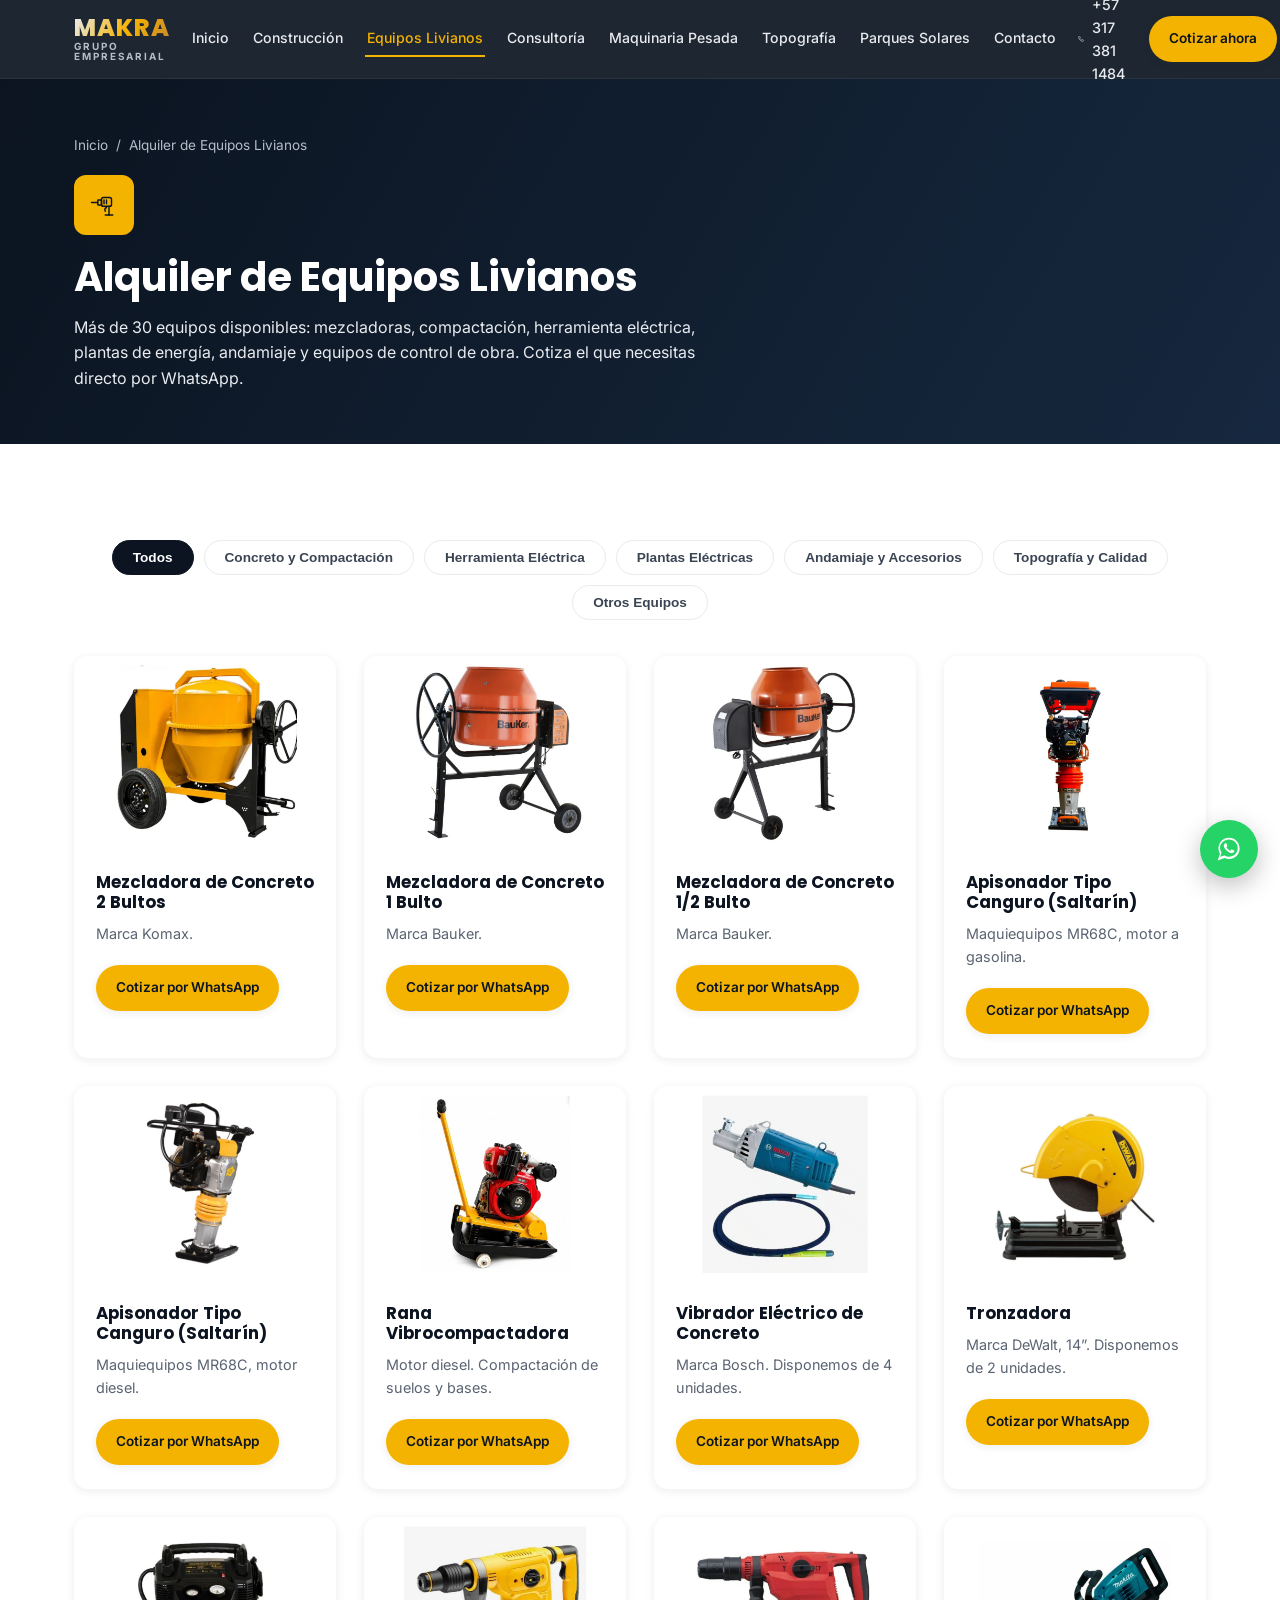
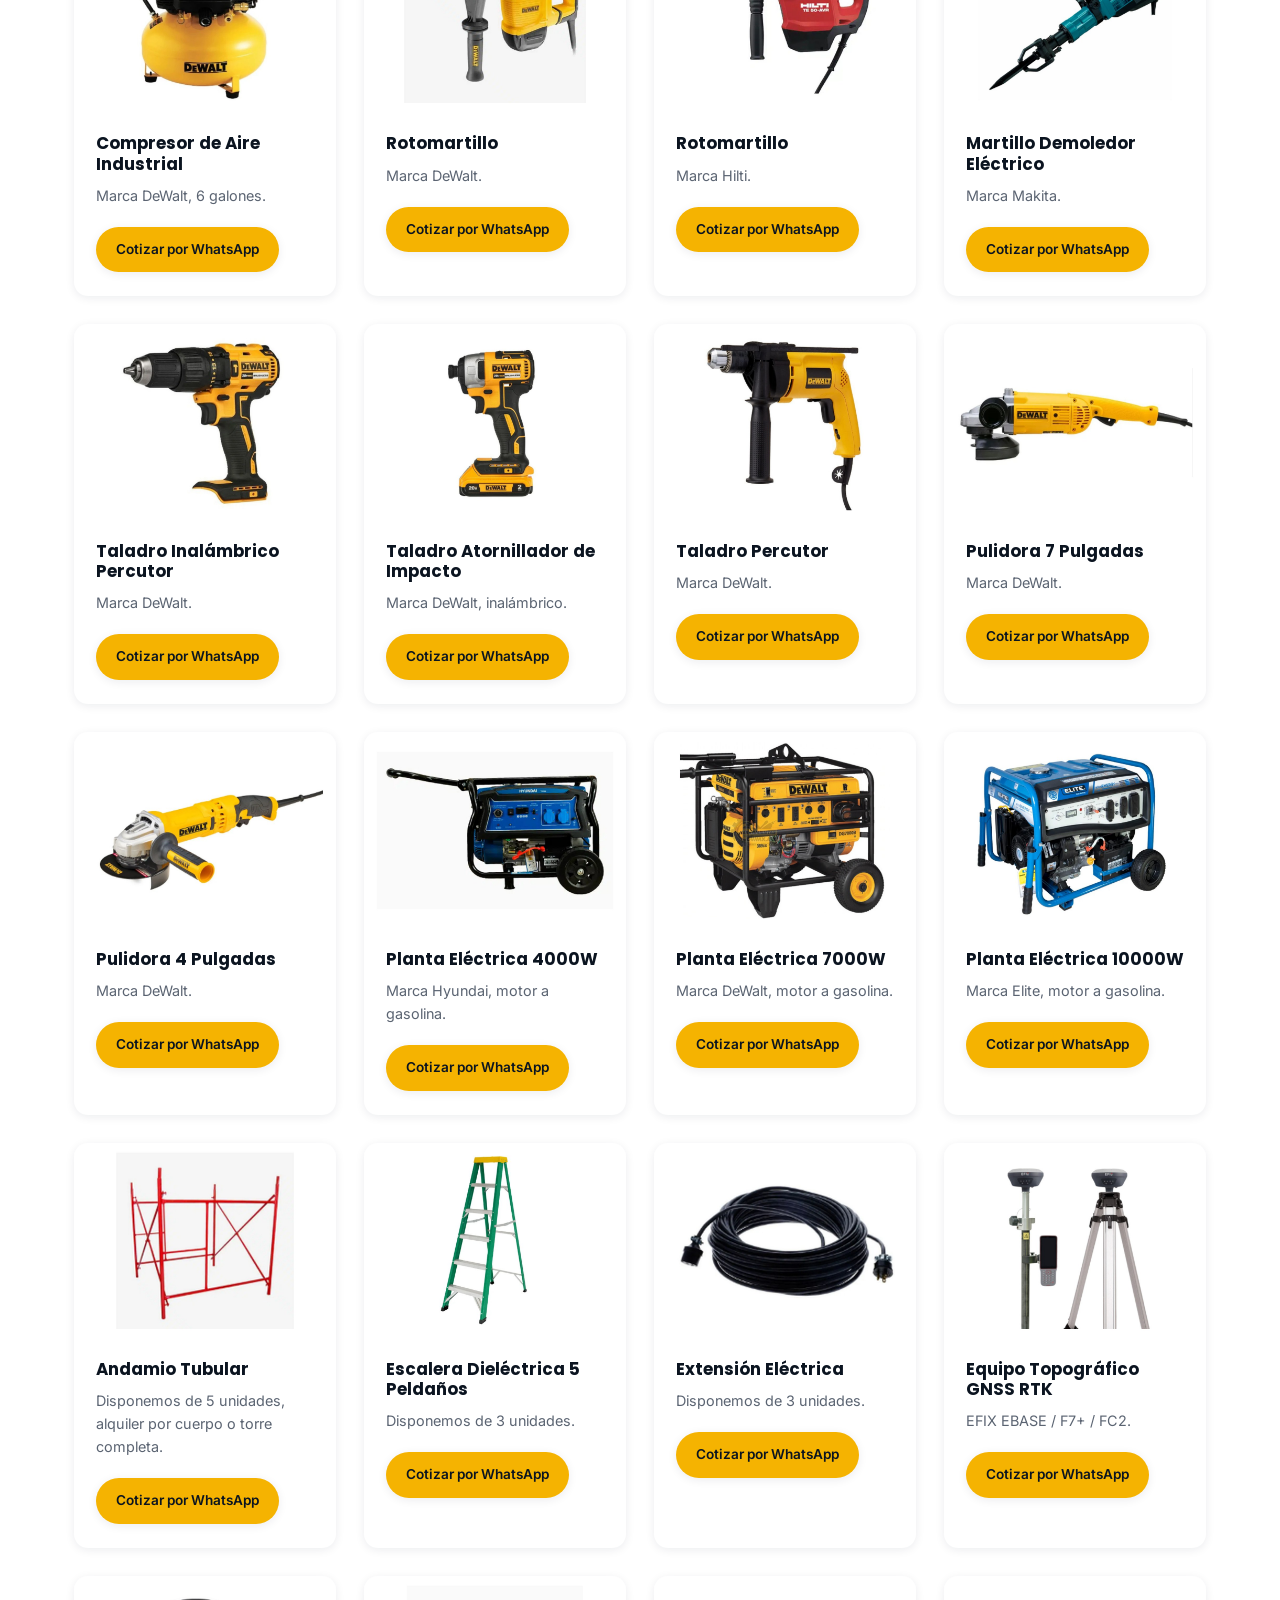
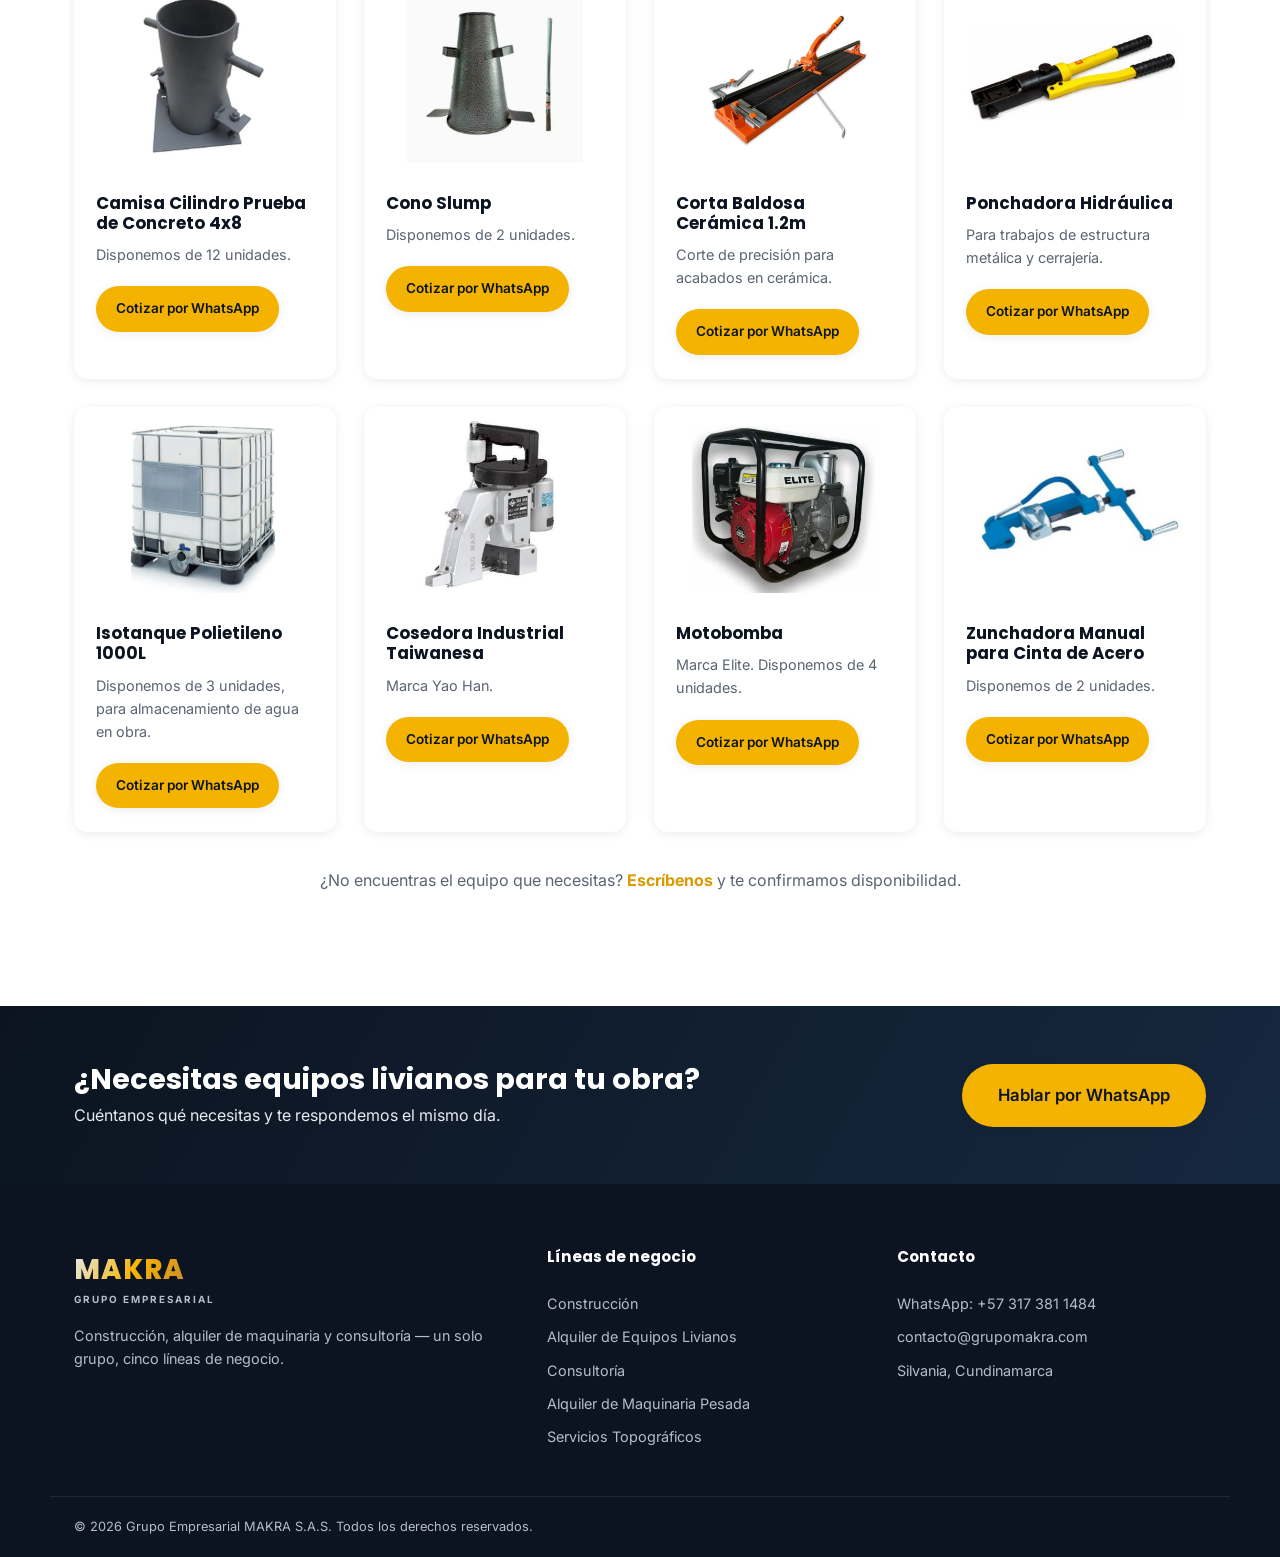
==== alquiler-equipos-livianos.html @ 00861cf1 "Agregar Servicios Topograficos y pagina de Parques Solares, corregir atribucion de interventoria" ====
<!DOCTYPE html>
<html lang="es">
<head>
<meta charset="UTF-8">
<meta name="viewport" content="width=device-width, initial-scale=1.0">
<title>Alquiler de Equipos Livianos | Grupo Empresarial MAKRA S.A.S.</title>
<meta name="description" content="Alquiler de mezcladoras, apisonadores, plantas eléctricas, rotomartillos, taladros, andamios y más de 30 equipos livianos. Grupo Empresarial MAKRA S.A.S.">
<link rel="icon" type="image/png" href="images/favicon.png">
<link rel="preconnect" href="https://fonts.googleapis.com">
<link rel="preconnect" href="https://fonts.gstatic.com" crossorigin>
<link href="https://fonts.googleapis.com/css2?family=Poppins:wght@600;700;800&family=Inter:wght@400;500;600;700&display=swap" rel="stylesheet">
<link rel="stylesheet" href="css/styles.css">
</head>
<body>

<a class="whatsapp-float" target="_blank" rel="noopener"
   href="https://wa.me/573173811484?text=Hola%20MAKRA%2C%20quiero%20informaci%C3%B3n%20sobre%20Alquiler%20de%20Equipos%20Livianos"
   aria-label="Escribir por WhatsApp">
  <svg viewBox="0 0 32 32" width="28" height="28" fill="currentColor" aria-hidden="true"><path d="M16.04 3C9.37 3 3.96 8.4 3.96 15.06c0 2.23.61 4.36 1.75 6.24L3 29l7.9-2.66a12.02 12.02 0 0 0 5.14 1.15h.01c6.67 0 12.08-5.4 12.08-12.06C28.13 8.4 22.71 3 16.04 3zm0 21.9h-.01a9.9 9.9 0 0 1-5.05-1.38l-.36-.21-4.69 1.58 1.58-4.57-.24-.38a9.86 9.86 0 0 1-1.52-5.28C5.75 9.5 10.34 5 16.04 5c2.65 0 5.14 1.03 7.01 2.9a9.83 9.83 0 0 1 2.9 6.97c0 5.5-4.6 9.99-9.91 9.99zm5.44-7.44c-.3-.15-1.76-.87-2.03-.97-.27-.1-.47-.15-.67.15-.2.3-.77.97-.94 1.17-.17.2-.35.22-.65.07-.3-.15-1.24-.46-2.36-1.46-.87-.78-1.46-1.74-1.63-2.04-.17-.3-.02-.46.13-.6.13-.13.3-.35.44-.52.15-.17.2-.3.3-.5.1-.2.05-.37-.02-.52-.07-.15-.67-1.62-.92-2.22-.24-.58-.49-.5-.67-.51h-.57c-.2 0-.52.07-.79.37-.27.3-1.04 1.02-1.04 2.48s1.06 2.88 1.21 3.08c.15.2 2.09 3.2 5.08 4.48.71.31 1.26.49 1.69.63.71.22 1.36.19 1.87.12.57-.09 1.76-.72 2.01-1.42.25-.7.25-1.29.17-1.42-.07-.13-.27-.2-.57-.35z"/></svg>
</a>
<button class="back-to-top" id="backToTop" aria-label="Volver arriba">↑</button>

<header class="site-header" id="header">
  <div class="container header-inner">
    <a href="index.html" class="brand">
      <span class="brand-mark">MAKRA</span>
      <span class="brand-sub">GRUPO EMPRESARIAL</span>
    </a>
    <nav class="main-nav" id="mainNav">
      <a href="index.html" class="nav-link">Inicio</a>
      <a href="construccion.html" class="nav-link">Construcción</a>
      <a href="alquiler-equipos-livianos.html" class="nav-link">Equipos Livianos</a>
      <a href="consultoria.html" class="nav-link">Consultoría</a>
      <a href="alquiler-maquinaria-pesada.html" class="nav-link">Maquinaria Pesada</a>
      <a href="topografia.html" class="nav-link">Topografía</a>
      <a href="parques-solares.html" class="nav-link">Parques Solares</a>
      <a href="index.html#contacto" class="nav-link">Contacto</a>
    </nav>
    <div class="header-actions">
      <a href="tel:+573173811484" class="phone-pill" title="Llamar a MAKRA S.A.S">
        <svg width="16" height="16" viewBox="0 0 24 24" fill="none" stroke="currentColor" stroke-width="2"><path d="M22 16.92v3a2 2 0 0 1-2.18 2 19.79 19.79 0 0 1-8.63-3.07 19.5 19.5 0 0 1-6-6 19.79 19.79 0 0 1-3.07-8.67A2 2 0 0 1 4.11 2h3a2 2 0 0 1 2 1.72c.12.9.34 1.79.65 2.65a2 2 0 0 1-.45 2.11L8.09 9.91a16 16 0 0 0 6 6l1.43-1.27a2 2 0 0 1 2.11-.45c.86.31 1.75.53 2.65.65A2 2 0 0 1 22 16.92z"/></svg>
        <span>+57 317 381 1484</span>
      </a>
      <a class="btn btn-primary btn-sm" target="_blank" rel="noopener"
         href="https://wa.me/573173811484?text=Hola%20MAKRA%2C%20quiero%20una%20cotizaci%C3%B3n">
        Cotizar ahora
      </a>
    </div>
    <button class="nav-toggle" id="navToggle" aria-label="Abrir menú" aria-expanded="false">
      <span></span><span></span><span></span>
    </button>
  </div>
</header>

<section class="page-hero">
  <div class="container" data-reveal>
    <div class="breadcrumb"><a href="index.html">Inicio</a> <span>/</span> <span>Alquiler de Equipos Livianos</span></div>
    <span class="business-icon-badge" aria-hidden="true">
      <svg viewBox="0 0 48 48" fill="none" stroke="currentColor" stroke-width="2.3" stroke-linecap="round" stroke-linejoin="round">
        <line x1="4" y1="20" x2="14" y2="20"/>
        <rect x="14" y="16" width="6" height="8" rx="1"/>
        <rect x="20" y="12" width="16" height="14" rx="3"/>
        <line x1="24" y1="16" x2="24" y2="22"/>
        <line x1="28" y1="16" x2="28" y2="22"/>
        <path d="M32 26 L32 40"/>
        <path d="M26 40 L38 40"/>
        <path d="M28 28 Q24 30 26 34"/>
      </svg>
    </span>
    <h1>Alquiler de Equipos Livianos</h1>
    <p>Más de 30 equipos disponibles: mezcladoras, compactación, herramienta eléctrica, plantas de energía, andamiaje y equipos de control de obra. Cotiza el que necesitas directo por WhatsApp.</p>
  </div>
</section>

<section class="section">
  <div class="container">

    <div class="filter-bar" data-reveal>
      <button class="filter-btn active" data-filter="all">Todos</button>
      <button class="filter-btn" data-filter="concreto">Concreto y Compactación</button>
      <button class="filter-btn" data-filter="herramienta">Herramienta Eléctrica</button>
      <button class="filter-btn" data-filter="energia">Plantas Eléctricas</button>
      <button class="filter-btn" data-filter="andamiaje">Andamiaje y Accesorios</button>
      <button class="filter-btn" data-filter="topografia">Topografía y Calidad</button>
      <button class="filter-btn" data-filter="otros">Otros Equipos</button>
    </div>

    <div class="grid machines-grid">

      <article class="card machine-card" data-category="concreto" data-reveal>
        <div class="card-media"><img src="images/mezcladora-2-bultos.jpg" alt="Mezcladora de concreto 2 bultos, marca Komax" loading="lazy"></div>
        <div class="card-body">
          <h3>Mezcladora de Concreto 2 Bultos</h3>
          <p>Marca Komax.</p>
          <a class="btn btn-sm btn-primary" target="_blank" rel="noopener" href="https://wa.me/573173811484?text=Hola%2C%20quiero%20cotizar%20el%20alquiler%20de%20la%20Mezcladora%20de%20Concreto%202%20Bultos">Cotizar por WhatsApp</a>
        </div>
      </article>

      <article class="card machine-card" data-category="concreto" data-reveal>
        <div class="card-media"><img src="images/mezcladora-1-bulto.jpg" alt="Mezcladora de concreto 1 bulto, marca Bauker" loading="lazy"></div>
        <div class="card-body">
          <h3>Mezcladora de Concreto 1 Bulto</h3>
          <p>Marca Bauker.</p>
          <a class="btn btn-sm btn-primary" target="_blank" rel="noopener" href="https://wa.me/573173811484?text=Hola%2C%20quiero%20cotizar%20el%20alquiler%20de%20la%20Mezcladora%20de%20Concreto%201%20Bulto">Cotizar por WhatsApp</a>
        </div>
      </article>

      <article class="card machine-card" data-category="concreto" data-reveal>
        <div class="card-media"><img src="images/mezcladora-medio-bulto.jpg" alt="Mezcladora de concreto 1/2 bulto, marca Bauker" loading="lazy"></div>
        <div class="card-body">
          <h3>Mezcladora de Concreto 1/2 Bulto</h3>
          <p>Marca Bauker.</p>
          <a class="btn btn-sm btn-primary" target="_blank" rel="noopener" href="https://wa.me/573173811484?text=Hola%2C%20quiero%20cotizar%20el%20alquiler%20de%20la%20Mezcladora%20de%20Concreto%201%2F2%20Bulto">Cotizar por WhatsApp</a>
        </div>
      </article>

      <article class="card machine-card" data-category="concreto" data-reveal>
        <div class="card-media"><img src="images/apisonador-gasolina.jpg" alt="Apisonador tipo canguro a gasolina, Maquiequipos MR68C" loading="lazy"></div>
        <div class="card-body">
          <h3>Apisonador Tipo Canguro (Saltarín)</h3>
          <p>Maquiequipos MR68C, motor a gasolina.</p>
          <a class="btn btn-sm btn-primary" target="_blank" rel="noopener" href="https://wa.me/573173811484?text=Hola%2C%20quiero%20cotizar%20el%20alquiler%20del%20Apisonador%20a%20gasolina">Cotizar por WhatsApp</a>
        </div>
      </article>

      <article class="card machine-card" data-category="concreto" data-reveal>
        <div class="card-media"><img src="images/apisonador-diesel.jpg" alt="Apisonador tipo canguro a diesel, Maquiequipos MR68C" loading="lazy"></div>
        <div class="card-body">
          <h3>Apisonador Tipo Canguro (Saltarín)</h3>
          <p>Maquiequipos MR68C, motor diesel.</p>
          <a class="btn btn-sm btn-primary" target="_blank" rel="noopener" href="https://wa.me/573173811484?text=Hola%2C%20quiero%20cotizar%20el%20alquiler%20del%20Apisonador%20diesel">Cotizar por WhatsApp</a>
        </div>
      </article>

      <article class="card machine-card" data-category="concreto" data-reveal>
        <div class="card-media"><img src="images/rana-vibrocompactadora.jpg" alt="Rana vibrocompactadora diesel" loading="lazy"></div>
        <div class="card-body">
          <h3>Rana Vibrocompactadora</h3>
          <p>Motor diesel. Compactación de suelos y bases.</p>
          <a class="btn btn-sm btn-primary" target="_blank" rel="noopener" href="https://wa.me/573173811484?text=Hola%2C%20quiero%20cotizar%20el%20alquiler%20de%20la%20Rana%20Vibrocompactadora">Cotizar por WhatsApp</a>
        </div>
      </article>

      <article class="card machine-card" data-category="concreto" data-reveal>
        <div class="card-media"><img src="images/vibrador-concreto.jpg" alt="Vibrador eléctrico de concreto, marca Bosch" loading="lazy"></div>
        <div class="card-body">
          <h3>Vibrador Eléctrico de Concreto</h3>
          <p>Marca Bosch. Disponemos de 4 unidades.</p>
          <a class="btn btn-sm btn-primary" target="_blank" rel="noopener" href="https://wa.me/573173811484?text=Hola%2C%20quiero%20cotizar%20el%20alquiler%20de%20Vibradores%20de%20Concreto">Cotizar por WhatsApp</a>
        </div>
      </article>

      <article class="card machine-card" data-category="herramienta" data-reveal>
        <div class="card-media"><img src="images/tronzadora.jpg" alt="Tronzadora DeWalt 14 pulgadas" loading="lazy"></div>
        <div class="card-body">
          <h3>Tronzadora</h3>
          <p>Marca DeWalt, 14”. Disponemos de 2 unidades.</p>
          <a class="btn btn-sm btn-primary" target="_blank" rel="noopener" href="https://wa.me/573173811484?text=Hola%2C%20quiero%20cotizar%20el%20alquiler%20de%20la%20Tronzadora">Cotizar por WhatsApp</a>
        </div>
      </article>

      <article class="card machine-card" data-category="herramienta" data-reveal>
        <div class="card-media"><img src="images/compresor-aire.jpg" alt="Compresor de aire industrial DeWalt 6 galones" loading="lazy"></div>
        <div class="card-body">
          <h3>Compresor de Aire Industrial</h3>
          <p>Marca DeWalt, 6 galones.</p>
          <a class="btn btn-sm btn-primary" target="_blank" rel="noopener" href="https://wa.me/573173811484?text=Hola%2C%20quiero%20cotizar%20el%20alquiler%20del%20Compresor%20de%20Aire">Cotizar por WhatsApp</a>
        </div>
      </article>

      <article class="card machine-card" data-category="herramienta" data-reveal>
        <div class="card-media"><img src="images/rotomartillo-dewalt.jpg" alt="Rotomartillo DeWalt" loading="lazy"></div>
        <div class="card-body">
          <h3>Rotomartillo</h3>
          <p>Marca DeWalt.</p>
          <a class="btn btn-sm btn-primary" target="_blank" rel="noopener" href="https://wa.me/573173811484?text=Hola%2C%20quiero%20cotizar%20el%20alquiler%20del%20Rotomartillo%20DeWalt">Cotizar por WhatsApp</a>
        </div>
      </article>

      <article class="card machine-card" data-category="herramienta" data-reveal>
        <div class="card-media"><img src="images/rotomartillo-hilti.jpg" alt="Rotomartillo Hilti" loading="lazy"></div>
        <div class="card-body">
          <h3>Rotomartillo</h3>
          <p>Marca Hilti.</p>
          <a class="btn btn-sm btn-primary" target="_blank" rel="noopener" href="https://wa.me/573173811484?text=Hola%2C%20quiero%20cotizar%20el%20alquiler%20del%20Rotomartillo%20Hilti">Cotizar por WhatsApp</a>
        </div>
      </article>

      <article class="card machine-card" data-category="herramienta" data-reveal>
        <div class="card-media"><img src="images/martillo-demoledor.jpg" alt="Martillo demoledor eléctrico Makita" loading="lazy"></div>
        <div class="card-body">
          <h3>Martillo Demoledor Eléctrico</h3>
          <p>Marca Makita.</p>
          <a class="btn btn-sm btn-primary" target="_blank" rel="noopener" href="https://wa.me/573173811484?text=Hola%2C%20quiero%20cotizar%20el%20alquiler%20del%20Martillo%20Demoledor">Cotizar por WhatsApp</a>
        </div>
      </article>

      <article class="card machine-card" data-category="herramienta" data-reveal>
        <div class="card-media"><img src="images/taladro-inalambrico-percutor.jpg" alt="Taladro inalámbrico percutor DeWalt" loading="lazy"></div>
        <div class="card-body">
          <h3>Taladro Inalámbrico Percutor</h3>
          <p>Marca DeWalt.</p>
          <a class="btn btn-sm btn-primary" target="_blank" rel="noopener" href="https://wa.me/573173811484?text=Hola%2C%20quiero%20cotizar%20el%20alquiler%20del%20Taladro%20Inal%C3%A1mbrico%20Percutor">Cotizar por WhatsApp</a>
        </div>
      </article>

      <article class="card machine-card" data-category="herramienta" data-reveal>
        <div class="card-media"><img src="images/taladro-atornillador-impacto.jpg" alt="Taladro inalámbrico atornillador de impacto DeWalt" loading="lazy"></div>
        <div class="card-body">
          <h3>Taladro Atornillador de Impacto</h3>
          <p>Marca DeWalt, inalámbrico.</p>
          <a class="btn btn-sm btn-primary" target="_blank" rel="noopener" href="https://wa.me/573173811484?text=Hola%2C%20quiero%20cotizar%20el%20alquiler%20del%20Taladro%20Atornillador%20de%20Impacto">Cotizar por WhatsApp</a>
        </div>
      </article>

      <article class="card machine-card" data-category="herramienta" data-reveal>
        <div class="card-media"><img src="images/taladro-percutor.jpg" alt="Taladro percutor DeWalt" loading="lazy"></div>
        <div class="card-body">
          <h3>Taladro Percutor</h3>
          <p>Marca DeWalt.</p>
          <a class="btn btn-sm btn-primary" target="_blank" rel="noopener" href="https://wa.me/573173811484?text=Hola%2C%20quiero%20cotizar%20el%20alquiler%20del%20Taladro%20Percutor">Cotizar por WhatsApp</a>
        </div>
      </article>

      <article class="card machine-card" data-category="herramienta" data-reveal>
        <div class="card-media"><img src="images/pulidora-7.jpg" alt="Pulidora 7 pulgadas DeWalt" loading="lazy"></div>
        <div class="card-body">
          <h3>Pulidora 7 Pulgadas</h3>
          <p>Marca DeWalt.</p>
          <a class="btn btn-sm btn-primary" target="_blank" rel="noopener" href="https://wa.me/573173811484?text=Hola%2C%20quiero%20cotizar%20el%20alquiler%20de%20la%20Pulidora%207%20Pulgadas">Cotizar por WhatsApp</a>
        </div>
      </article>

      <article class="card machine-card" data-category="herramienta" data-reveal>
        <div class="card-media"><img src="images/pulidora-4.jpg" alt="Pulidora 4 pulgadas DeWalt" loading="lazy"></div>
        <div class="card-body">
          <h3>Pulidora 4 Pulgadas</h3>
          <p>Marca DeWalt.</p>
          <a class="btn btn-sm btn-primary" target="_blank" rel="noopener" href="https://wa.me/573173811484?text=Hola%2C%20quiero%20cotizar%20el%20alquiler%20de%20la%20Pulidora%204%20Pulgadas">Cotizar por WhatsApp</a>
        </div>
      </article>

      <article class="card machine-card" data-category="energia" data-reveal>
        <div class="card-media"><img src="images/planta-4000w.jpg" alt="Planta eléctrica 4000w Hyundai" loading="lazy"></div>
        <div class="card-body">
          <h3>Planta Eléctrica 4000W</h3>
          <p>Marca Hyundai, motor a gasolina.</p>
          <a class="btn btn-sm btn-primary" target="_blank" rel="noopener" href="https://wa.me/573173811484?text=Hola%2C%20quiero%20cotizar%20el%20alquiler%20de%20la%20Planta%20El%C3%A9ctrica%204000W">Cotizar por WhatsApp</a>
        </div>
      </article>

      <article class="card machine-card" data-category="energia" data-reveal>
        <div class="card-media"><img src="images/planta-7000w.jpg" alt="Planta eléctrica 7000w DeWalt" loading="lazy"></div>
        <div class="card-body">
          <h3>Planta Eléctrica 7000W</h3>
          <p>Marca DeWalt, motor a gasolina.</p>
          <a class="btn btn-sm btn-primary" target="_blank" rel="noopener" href="https://wa.me/573173811484?text=Hola%2C%20quiero%20cotizar%20el%20alquiler%20de%20la%20Planta%20El%C3%A9ctrica%207000W">Cotizar por WhatsApp</a>
        </div>
      </article>

      <article class="card machine-card" data-category="energia" data-reveal>
        <div class="card-media"><img src="images/planta-10000w.jpg" alt="Planta eléctrica 10000w Elite" loading="lazy"></div>
        <div class="card-body">
          <h3>Planta Eléctrica 10000W</h3>
          <p>Marca Elite, motor a gasolina.</p>
          <a class="btn btn-sm btn-primary" target="_blank" rel="noopener" href="https://wa.me/573173811484?text=Hola%2C%20quiero%20cotizar%20el%20alquiler%20de%20la%20Planta%20El%C3%A9ctrica%2010000W">Cotizar por WhatsApp</a>
        </div>
      </article>

      <article class="card machine-card" data-category="andamiaje" data-reveal>
        <div class="card-media"><img src="images/andamio-tubular.jpg" alt="Andamio tubular" loading="lazy"></div>
        <div class="card-body">
          <h3>Andamio Tubular</h3>
          <p>Disponemos de 5 unidades, alquiler por cuerpo o torre completa.</p>
          <a class="btn btn-sm btn-primary" target="_blank" rel="noopener" href="https://wa.me/573173811484?text=Hola%2C%20quiero%20cotizar%20el%20alquiler%20de%20Andamio%20Tubular">Cotizar por WhatsApp</a>
        </div>
      </article>

      <article class="card machine-card" data-category="andamiaje" data-reveal>
        <div class="card-media"><img src="images/escalera-dielectrica.jpg" alt="Escalera dieléctrica de 5 peldaños" loading="lazy"></div>
        <div class="card-body">
          <h3>Escalera Dieléctrica 5 Peldaños</h3>
          <p>Disponemos de 3 unidades.</p>
          <a class="btn btn-sm btn-primary" target="_blank" rel="noopener" href="https://wa.me/573173811484?text=Hola%2C%20quiero%20cotizar%20el%20alquiler%20de%20la%20Escalera%20Diel%C3%A9ctrica">Cotizar por WhatsApp</a>
        </div>
      </article>

      <article class="card machine-card" data-category="andamiaje" data-reveal>
        <div class="card-media"><img src="images/extension-electrica.jpg" alt="Extensión eléctrica industrial" loading="lazy"></div>
        <div class="card-body">
          <h3>Extensión Eléctrica</h3>
          <p>Disponemos de 3 unidades.</p>
          <a class="btn btn-sm btn-primary" target="_blank" rel="noopener" href="https://wa.me/573173811484?text=Hola%2C%20quiero%20cotizar%20el%20alquiler%20de%20Extensi%C3%B3n%20El%C3%A9ctrica">Cotizar por WhatsApp</a>
        </div>
      </article>

      <article class="card machine-card" data-category="topografia" data-reveal>
        <div class="card-media"><img src="images/equipo-topografico-gnss.jpg" alt="Equipo topográfico GNSS RTK EFIX" loading="lazy"></div>
        <div class="card-body">
          <h3>Equipo Topográfico GNSS RTK</h3>
          <p>EFIX EBASE / F7+ / FC2.</p>
          <a class="btn btn-sm btn-primary" target="_blank" rel="noopener" href="https://wa.me/573173811484?text=Hola%2C%20quiero%20cotizar%20el%20alquiler%20del%20Equipo%20Topogr%C3%A1fico%20GNSS">Cotizar por WhatsApp</a>
        </div>
      </article>

      <article class="card machine-card" data-category="topografia" data-reveal>
        <div class="card-media"><img src="images/camisa-cilindro-concreto.jpg" alt="Camisa cilindro para prueba de concreto 4x8" loading="lazy"></div>
        <div class="card-body">
          <h3>Camisa Cilindro Prueba de Concreto 4x8</h3>
          <p>Disponemos de 12 unidades.</p>
          <a class="btn btn-sm btn-primary" target="_blank" rel="noopener" href="https://wa.me/573173811484?text=Hola%2C%20quiero%20cotizar%20el%20alquiler%20de%20Camisas%20Cilindro%20para%20Prueba%20de%20Concreto">Cotizar por WhatsApp</a>
        </div>
      </article>

      <article class="card machine-card" data-category="topografia" data-reveal>
        <div class="card-media"><img src="images/cono-slump.jpg" alt="Cono de Abrams (Slump) para control de concreto" loading="lazy"></div>
        <div class="card-body">
          <h3>Cono Slump</h3>
          <p>Disponemos de 2 unidades.</p>
          <a class="btn btn-sm btn-primary" target="_blank" rel="noopener" href="https://wa.me/573173811484?text=Hola%2C%20quiero%20cotizar%20el%20alquiler%20del%20Cono%20Slump">Cotizar por WhatsApp</a>
        </div>
      </article>

      <article class="card machine-card" data-category="otros" data-reveal>
        <div class="card-media"><img src="images/corta-baldosa.jpg" alt="Corta baldosa cerámica 1.2 metros" loading="lazy"></div>
        <div class="card-body">
          <h3>Corta Baldosa Cerámica 1.2m</h3>
          <p>Corte de precisión para acabados en cerámica.</p>
          <a class="btn btn-sm btn-primary" target="_blank" rel="noopener" href="https://wa.me/573173811484?text=Hola%2C%20quiero%20cotizar%20el%20alquiler%20del%20Corta%20Baldosa">Cotizar por WhatsApp</a>
        </div>
      </article>

      <article class="card machine-card" data-category="otros" data-reveal>
        <div class="card-media"><img src="images/ponchadora-hidraulica.jpg" alt="Ponchadora hidráulica" loading="lazy"></div>
        <div class="card-body">
          <h3>Ponchadora Hidráulica</h3>
          <p>Para trabajos de estructura metálica y cerrajería.</p>
          <a class="btn btn-sm btn-primary" target="_blank" rel="noopener" href="https://wa.me/573173811484?text=Hola%2C%20quiero%20cotizar%20el%20alquiler%20de%20la%20Ponchadora%20Hidr%C3%A1ulica">Cotizar por WhatsApp</a>
        </div>
      </article>

      <article class="card machine-card" data-category="otros" data-reveal>
        <div class="card-media"><img src="images/isotanque-1000l.jpg" alt="Isotanque de polietileno 1000 litros" loading="lazy"></div>
        <div class="card-body">
          <h3>Isotanque Polietileno 1000L</h3>
          <p>Disponemos de 3 unidades, para almacenamiento de agua en obra.</p>
          <a class="btn btn-sm btn-primary" target="_blank" rel="noopener" href="https://wa.me/573173811484?text=Hola%2C%20quiero%20cotizar%20el%20alquiler%20de%20Isotanques%20de%201000L">Cotizar por WhatsApp</a>
        </div>
      </article>

      <article class="card machine-card" data-category="otros" data-reveal>
        <div class="card-media"><img src="images/cosedora-industrial.jpg" alt="Cosedora industrial taiwanesa Yao Han" loading="lazy"></div>
        <div class="card-body">
          <h3>Cosedora Industrial Taiwanesa</h3>
          <p>Marca Yao Han.</p>
          <a class="btn btn-sm btn-primary" target="_blank" rel="noopener" href="https://wa.me/573173811484?text=Hola%2C%20quiero%20cotizar%20el%20alquiler%20de%20la%20Cosedora%20Industrial">Cotizar por WhatsApp</a>
        </div>
      </article>

      <article class="card machine-card" data-category="otros" data-reveal>
        <div class="card-media"><img src="images/motobomba.jpg" alt="Motobomba Elite" loading="lazy"></div>
        <div class="card-body">
          <h3>Motobomba</h3>
          <p>Marca Elite. Disponemos de 4 unidades.</p>
          <a class="btn btn-sm btn-primary" target="_blank" rel="noopener" href="https://wa.me/573173811484?text=Hola%2C%20quiero%20cotizar%20el%20alquiler%20de%20Motobombas">Cotizar por WhatsApp</a>
        </div>
      </article>

      <article class="card machine-card" data-category="otros" data-reveal>
        <div class="card-media"><img src="images/zunchadora-manual.jpg" alt="Zunchadora manual para cinta de acero" loading="lazy"></div>
        <div class="card-body">
          <h3>Zunchadora Manual para Cinta de Acero</h3>
          <p>Disponemos de 2 unidades.</p>
          <a class="btn btn-sm btn-primary" target="_blank" rel="noopener" href="https://wa.me/573173811484?text=Hola%2C%20quiero%20cotizar%20el%20alquiler%20de%20la%20Zunchadora%20Manual">Cotizar por WhatsApp</a>
        </div>
      </article>

    </div>

    <p class="machines-note" data-reveal>
      ¿No encuentras el equipo que necesitas? <a href="index.html#contacto">Escríbenos</a> y te confirmamos disponibilidad.
    </p>
  </div>
</section>

<section class="cta-band" data-reveal>
  <div class="container cta-inner">
    <div>
      <h2>¿Necesitas equipos livianos para tu obra?</h2>
      <p>Cuéntanos qué necesitas y te respondemos el mismo día.</p>
    </div>
    <a class="btn btn-primary btn-lg" target="_blank" rel="noopener"
       href="https://wa.me/573173811484?text=Hola%20MAKRA%2C%20quiero%20informaci%C3%B3n%20sobre%20Alquiler%20de%20Equipos%20Livianos">
       Hablar por WhatsApp
    </a>
  </div>
</section>

<footer class="site-footer">
  <div class="container footer-inner">
    <div class="footer-brand">
      <span class="brand-mark brand-mark-footer">MAKRA</span>
      <span class="brand-sub brand-sub-footer">GRUPO EMPRESARIAL</span>
      <p>Construcción, alquiler de maquinaria y consultoría — un solo grupo, cinco líneas de negocio.</p>
    </div>
    <div class="footer-col">
      <h4>Líneas de negocio</h4>
      <a href="construccion.html">Construcción</a>
      <a href="alquiler-equipos-livianos.html">Alquiler de Equipos Livianos</a>
      <a href="consultoria.html">Consultoría</a>
      <a href="alquiler-maquinaria-pesada.html">Alquiler de Maquinaria Pesada</a>
      <a href="topografia.html">Servicios Topográficos</a>
    </div>
    <div class="footer-col">
      <h4>Contacto</h4>
      <a href="https://wa.me/573173811484" target="_blank" rel="noopener">WhatsApp: +57 317 381 1484</a>
      <a href="mailto:contacto@grupomakra.com">contacto@grupomakra.com</a>
      <span>Silvania, Cundinamarca</span>
    </div>
  </div>
  <div class="footer-bottom">
    <div class="container">
      <span>© <span id="year"></span> Grupo Empresarial MAKRA S.A.S. Todos los derechos reservados.</span>
    </div>
  </div>
</footer>

<script src="js/script.js"></script>
</body>
</html>
---- css/styles.css ----
/* =========================================================
   MAKRA S.A.S — Hoja de estilos principal
   Paleta: navy industrial + amarillo de seguridad + gris concreto
   ========================================================= */

:root{
  --navy-900:#0B1420;
  --navy-800:#0F1B2D;
  --navy-700:#16283F;
  --navy-600:#20395A;
  --yellow:#F5B301;
  --yellow-dark:#D99A00;
  --gray-100:#F5F6F8;
  --gray-200:#E8EBEF;
  --gray-400:#B5BDC9;
  --gray-600:#5B6472;
  --gray-800:#3A4453;
  --white:#FFFFFF;

  --font-head:'Poppins', Arial, sans-serif;
  --font-body:'Inter', Arial, sans-serif;

  --radius:14px;
  --radius-sm:8px;
  --shadow-sm:0 2px 10px rgba(15,27,45,0.08);
  --shadow-md:0 10px 30px rgba(15,27,45,0.14);
  --container:1180px;
  --transition:.25s ease;
}

*,*::before,*::after{ box-sizing:border-box; }
html{ scroll-behavior:smooth; }

/* Foco visible: se ve claro al navegar con teclado, sin aparecer con el mouse.
   El anillo interior (navy) resalta sobre fondos claros y el exterior
   (amarillo) resalta sobre fondos oscuros, así siempre hay contraste. */
a:focus-visible, button:focus-visible, input:focus-visible,
select:focus-visible, textarea:focus-visible, [tabindex]:focus-visible{
  outline:none;
  box-shadow:0 0 0 3px var(--navy-900), 0 0 0 6px var(--yellow-dark);
}
body{
  margin:0;
  font-family:var(--font-body);
  color:var(--navy-800);
  background:var(--white);
  line-height:1.6;
  -webkit-font-smoothing:antialiased;
}
img{ max-width:100%; display:block; }
a{ color:inherit; text-decoration:none; }
ul{ margin:0; padding:0; list-style:none; }
h1,h2,h3,h4{ font-family:var(--font-head); font-weight:700; margin:0 0 .5em; line-height:1.2; color:var(--navy-900); }
p{ margin:0 0 1em; color:var(--gray-800); }

.container{
  width:100%;
  max-width:var(--container);
  margin:0 auto;
  padding:0 24px;
}

/* ===== Botones ===== */
.btn{
  display:inline-flex;
  align-items:center;
  justify-content:center;
  gap:8px;
  padding:14px 28px;
  border-radius:999px;
  font-weight:600;
  font-size:.95rem;
  border:2px solid transparent;
  cursor:pointer;
  transition:transform var(--transition), box-shadow var(--transition), background var(--transition), color var(--transition);
  white-space:nowrap;
}
.btn:hover{ transform:translateY(-2px); }
.btn-primary{ background:var(--yellow); color:var(--navy-900); box-shadow:var(--shadow-sm); }
.btn-primary:hover{ background:var(--yellow-dark); box-shadow:var(--shadow-md); }
.btn-outline{ border-color:rgba(255,255,255,0.6); color:var(--white); }
.btn-outline:hover{ background:rgba(255,255,255,0.12); }
.btn-sm{ padding:10px 18px; font-size:.85rem; min-height:44px; }
.btn-lg{ padding:16px 34px; font-size:1.05rem; }
.btn-block{ width:100%; }

/* ===== Header ===== */
.site-header{
  position:sticky; top:0; z-index:100;
  background:rgba(11,20,32,0.92);
  backdrop-filter:blur(8px);
  border-bottom:1px solid rgba(255,255,255,0.06);
}
.header-inner{
  display:flex; align-items:center; justify-content:space-between;
  height:78px;
  gap:20px;
}
.brand img{ height:40px; }
.brand{ display:flex; flex-direction:column; line-height:1; gap:2px; }
.brand-mark{
  font-family:var(--font-head);
  font-weight:800;
  font-size:1.5rem;
  letter-spacing:1px;
  background:linear-gradient(120deg, #E8ECF1 0%, var(--yellow) 55%, #C98A2C 100%);
  -webkit-background-clip:text;
  background-clip:text;
  -webkit-text-fill-color:transparent;
  color:var(--yellow);
}
.brand-sub{
  font-size:.62rem;
  font-weight:700;
  letter-spacing:2px;
  color:var(--gray-400);
}
.brand-mark-footer{ font-size:1.7rem; }
.brand-sub-footer{ display:block; margin-bottom:14px; }
.main-nav{ display:flex; align-items:center; gap:20px; }
.nav-link{
  color:var(--gray-200);
  font-weight:500;
  font-size:.88rem;
  padding:6px 2px;
  border-bottom:2px solid transparent;
  white-space:nowrap;
  transition:color var(--transition), border-color var(--transition);
}
.nav-link:hover, .nav-link.active{ color:var(--yellow); border-color:var(--yellow); }

.header-actions{ display:flex; align-items:center; gap:14px; }
.phone-pill{
  display:flex; align-items:center; gap:8px;
  color:var(--gray-200);
  font-size:.9rem;
  font-weight:500;
}
.phone-pill:hover{ color:var(--yellow); }

.nav-toggle{
  display:none;
  flex-direction:column;
  justify-content:center;
  gap:5px;
  width:40px; height:40px;
  background:transparent;
  border:none;
  cursor:pointer;
}
.nav-toggle span{
  display:block; height:2px; width:100%;
  background:var(--white);
  border-radius:2px;
  transition:transform var(--transition), opacity var(--transition);
}
.nav-toggle.open span:nth-child(1){ transform:translateY(7px) rotate(45deg); }
.nav-toggle.open span:nth-child(2){ opacity:0; }
.nav-toggle.open span:nth-child(3){ transform:translateY(-7px) rotate(-45deg); }

/* ===== Hero ===== */
.hero{
  position:relative;
  min-height:88vh;
  display:flex;
  align-items:center;
  background-size:cover;
  background-position:center top;
  background-color:var(--navy-900);
  overflow:hidden;
}
.hero-bg-video{
  position:absolute; inset:0;
  width:100%; height:100%;
  object-fit:cover;
  object-position:center top;
  z-index:0;
  filter:brightness(1.12) saturate(1.25) contrast(1.05);
}
@media (prefers-reduced-motion: reduce){
  .hero-bg-video{ display:none; }
}
.hero-overlay{
  position:absolute; inset:0;
  z-index:0;
  background:linear-gradient(100deg, rgba(8,14,23,0.6) 0%, rgba(8,14,23,0.46) 40%, rgba(8,14,23,0.16) 70%, rgba(8,14,23,0.36) 100%);
}
.hero-content{ position:relative; z-index:1; max-width:760px; padding-top:60px; padding-bottom:60px; }
.eyebrow{
  display:inline-block;
  color:var(--yellow);
  font-weight:700;
  letter-spacing:1.5px;
  text-transform:uppercase;
  font-size:.8rem;
  margin-bottom:16px;
}
.hero h1{ color:var(--white); font-size:clamp(2rem, 4.5vw, 3.2rem); margin-bottom:20px; }
.hero-sub{ color:var(--gray-200); font-size:1.05rem; max-width:620px; margin-bottom:32px; }
.hero-actions{ display:flex; gap:16px; flex-wrap:wrap; }

/* ===== Stats ===== */
.stats{ background:var(--navy-800); padding:44px 0; }
.stats-grid{
  display:grid;
  grid-template-columns:repeat(4, 1fr);
  gap:24px;
  text-align:center;
}
.stat-item{ display:flex; flex-direction:column; gap:4px; }
.stat-number{ font-family:var(--font-head); font-size:2.4rem; font-weight:800; color:var(--yellow); }
.stat-label{ color:var(--gray-200); font-size:.85rem; letter-spacing:.3px; }

/* ===== Secciones genéricas ===== */
.section{ padding:96px 0; }
.section-alt{ background:var(--gray-100); }
.section-tag{
  display:inline-block;
  color:var(--yellow-dark);
  background:rgba(245,179,1,0.12);
  padding:6px 14px;
  border-radius:999px;
  font-weight:700;
  font-size:.78rem;
  letter-spacing:.5px;
  text-transform:uppercase;
  margin-bottom:16px;
}
.section-head{ max-width:680px; margin:0 auto 48px; text-align:center; }
.section-head h2{ font-size:clamp(1.6rem, 3vw, 2.2rem); }
.section-head p{ color:var(--gray-600); }

/* ===== Nosotros ===== */
.about-grid{
  display:grid;
  grid-template-columns:1fr 1.1fr;
  gap:60px;
  align-items:center;
}
.about-image img{ border-radius:var(--radius); box-shadow:var(--shadow-md); }
.about-logo-card{
  background:var(--white);
  border:1.5px solid var(--gray-200);
  border-radius:var(--radius);
  box-shadow:var(--shadow-md);
  padding:48px 32px;
  display:flex;
  flex-direction:column;
  align-items:center;
  text-align:center;
  gap:20px;
}
.about-logo-card img{ max-width:280px; }
.about-logo-card span{ font-size:.85rem; font-weight:600; color:var(--gray-600); }
.about-logo-card .brand-mark{ font-size:2.6rem; }
.about-logo-card .brand-sub{ color:var(--gray-600); }
.about-logo-card .tagline{ margin-top:4px; font-size:.9rem; color:var(--gray-600); text-align:center; font-weight:500; }
.about-logo-card .about-stats{ display:flex; gap:28px; margin-top:14px; padding-top:20px; border-top:1px solid var(--gray-200); width:100%; justify-content:center; }
.about-logo-card .about-stats div{ text-align:center; }
.about-logo-card .about-stats strong{ display:block; font-family:var(--font-head); font-size:1.4rem; color:var(--navy-900); }
.about-logo-card .about-stats span{ font-size:.72rem; text-transform:uppercase; letter-spacing:.4px; }

/* ===== Líneas de negocio ===== */
.business-grid{ grid-template-columns:repeat(4, 1fr); }
.business-card{
  background:var(--white);
  border:1px solid var(--gray-200);
  border-top:3px solid transparent;
  border-radius:var(--radius-sm);
  padding:30px 26px;
  text-align:left;
  display:flex;
  flex-direction:column;
  align-items:flex-start;
  gap:14px;
  transition:transform var(--transition), box-shadow var(--transition), border-color var(--transition);
}
.business-card:hover{ transform:translateY(-4px); box-shadow:var(--shadow-md); border-top-color:var(--yellow); }
.business-icon-badge{
  width:52px; height:52px;
  flex-shrink:0;
  display:flex; align-items:center; justify-content:center;
  border-radius:12px;
  background:var(--navy-900);
  color:var(--yellow);
}
.business-icon-badge svg{ width:26px; height:26px; }
.business-card h3{ font-size:1.02rem; margin-bottom:0; }
.business-card p{ font-size:.85rem; color:var(--gray-600); margin:0; line-height:1.55; }

.subsection-title{
  font-size:1.15rem;
  color:var(--navy-900);
  margin:40px 0 22px;
  padding-bottom:10px;
  border-bottom:2px solid var(--gray-200);
}
.subsection-title:first-of-type{ margin-top:0; }

/* ===== Page hero (subpáginas de línea de negocio) ===== */
.page-hero{
  background:linear-gradient(120deg, var(--navy-900), var(--navy-700));
  padding:56px 0 52px;
}
.breadcrumb{ display:flex; gap:8px; align-items:center; color:var(--gray-400); font-size:.85rem; margin-bottom:18px; }
.breadcrumb a{ color:var(--gray-400); }
.breadcrumb a:hover{ color:var(--yellow); }
.page-hero h1{ color:var(--white); font-size:clamp(1.7rem, 4vw, 2.5rem); margin-bottom:14px; }
.page-hero p{ color:var(--gray-200); max-width:640px; margin:0; }
.page-hero .business-icon-badge{ width:60px; height:60px; margin-bottom:18px; background:var(--yellow); color:var(--navy-900); }
.page-hero .business-icon-badge svg{ width:30px; height:30px; }

/* ===== Consultoría: tarjetas de servicio ===== */
.features-grid{ grid-template-columns:repeat(2, 1fr); }
.feature-card{
  background:var(--white);
  border:1px solid var(--gray-200);
  border-radius:var(--radius);
  padding:32px 28px;
  display:flex; flex-direction:column; gap:12px;
  box-shadow:var(--shadow-sm);
}
.feature-card h3{ font-size:1.08rem; margin-bottom:0; }
.feature-card p{ font-size:.9rem; color:var(--gray-600); margin:0; }

/* ===== Nuestros clientes ===== */
.clients-wrap{
  background:var(--white);
  border-radius:var(--radius);
  padding:20px;
  box-shadow:var(--shadow-sm);
}
.clients-wrap img{ border-radius:var(--radius-sm); width:100%; height:auto; aspect-ratio:2250/1601; object-fit:cover; }
.about-text h2{ font-size:clamp(1.6rem, 3vw, 2.1rem); }
.check-list{ margin-top:20px; display:flex; flex-direction:column; gap:12px; }
.check-list li{
  position:relative;
  padding-left:30px;
  color:var(--gray-800);
  font-weight:500;
}
.check-list li::before{
  content:'✓';
  position:absolute; left:0; top:0;
  width:20px; height:20px;
  background:var(--yellow);
  color:var(--navy-900);
  border-radius:50%;
  font-size:.75rem;
  font-weight:800;
  display:flex; align-items:center; justify-content:center;
}

/* ===== Grids de tarjetas ===== */
.grid{ display:grid; gap:28px; }
.projects-grid{ grid-template-columns:repeat(3, 1fr); }
.machines-grid{ grid-template-columns:repeat(4, 1fr); }

.card{
  background:var(--white);
  border-radius:var(--radius);
  overflow:hidden;
  box-shadow:var(--shadow-sm);
  transition:transform var(--transition), box-shadow var(--transition);
  display:flex; flex-direction:column;
}
.card:hover{ transform:translateY(-6px); box-shadow:var(--shadow-md); }
.card-media{ aspect-ratio:4/3; overflow:hidden; background:var(--navy-800); }
.card-media img{ width:100%; height:100%; object-fit:cover; transition:transform .4s ease; }
.card:hover .card-media img{ transform:scale(1.06); }
.card-body{ padding:20px 22px 24px; display:flex; flex-direction:column; gap:8px; flex:1; }
.card-body h3{ font-size:1.05rem; margin-bottom:2px; }
.card-body p{ font-size:.9rem; color:var(--gray-600); margin-bottom:12px; }
.card-link{ font-size:.85rem; font-weight:700; color:var(--yellow-dark); }
.card-link:hover{ color:var(--navy-900); }
.machine-card .card-body{ align-items:flex-start; }
.badge{
  align-self:flex-start;
  background:var(--navy-800);
  color:var(--yellow);
  font-size:.72rem;
  font-weight:700;
  text-transform:uppercase;
  letter-spacing:.4px;
  padding:4px 10px;
  border-radius:999px;
}

.filter-bar{ display:flex; justify-content:center; gap:10px; flex-wrap:wrap; margin-bottom:36px; }
.filter-btn{
  padding:9px 20px;
  border-radius:999px;
  border:1.5px solid var(--gray-200);
  background:var(--white);
  color:var(--gray-800);
  font-weight:600;
  font-size:.85rem;
  cursor:pointer;
  transition:all var(--transition);
}
.filter-btn:hover{ border-color:var(--yellow); }
.filter-btn.active{ background:var(--navy-900); border-color:var(--navy-900); color:var(--white); }

.machines-note{ text-align:center; margin-top:36px; color:var(--gray-600); }
.machines-note a{ color:var(--yellow-dark); font-weight:700; }

/* ===== CTA band ===== */
.cta-band{ background:linear-gradient(120deg, var(--navy-900), var(--navy-700)); padding:56px 0; }

/* ===== Banda destacada: Parques Solares ===== */
.solar-band{
  background:linear-gradient(120deg, var(--navy-900) 0%, var(--navy-700) 60%, var(--navy-600) 100%);
  border-top:4px solid var(--yellow);
  border-bottom:4px solid var(--yellow);
  padding:48px 0;
}
.solar-band-inner{ display:flex; align-items:center; justify-content:space-between; gap:40px; flex-wrap:wrap; }
.solar-band-text{ max-width:640px; }
.solar-band-tag{ display:inline-block; color:var(--yellow); font-weight:700; letter-spacing:1.5px; text-transform:uppercase; font-size:.8rem; margin-bottom:10px; }
.solar-band-text h2{ color:var(--white); font-size:clamp(1.5rem, 3vw, 2.1rem); margin-bottom:12px; }
.solar-band-text p{ color:var(--gray-200); margin-bottom:20px; }
.solar-band-stats{ display:flex; gap:32px; flex-shrink:0; }
.solar-band-stats div{ text-align:center; }
.solar-band-stats strong{ display:block; font-family:var(--font-head); font-size:2rem; font-weight:800; color:var(--yellow); }
.solar-band-stats span{ font-size:.8rem; color:var(--gray-200); }
@media (max-width:640px){
  .solar-band-inner{ flex-direction:column; align-items:flex-start; }
  .solar-band-stats{ gap:24px; }
}
.cta-inner{
  display:flex; align-items:center; justify-content:space-between; gap:24px; flex-wrap:wrap;
}
.cta-inner h2{ color:var(--white); margin-bottom:6px; font-size:clamp(1.3rem, 2.6vw, 1.8rem); }
.cta-inner p{ color:var(--gray-200); margin:0; }

/* ===== Contacto ===== */
.contact-grid{
  display:grid;
  grid-template-columns:1fr 1fr;
  gap:60px;
  align-items:start;
}
.contact-lead{ color:var(--gray-600); }
.contact-cards{ display:grid; grid-template-columns:1fr 1fr; gap:16px; margin-top:24px; }
.contact-card{
  display:flex; align-items:flex-start; gap:12px;
  background:var(--gray-100);
  border-radius:var(--radius-sm);
  padding:16px;
  transition:background var(--transition);
}
a.contact-card:hover{ background:var(--gray-200); }
.contact-card strong{ display:block; font-size:.85rem; color:var(--navy-900); }
.contact-card span{ font-size:.85rem; color:var(--gray-600); }
.contact-icon{ font-size:1.3rem; line-height:1; }

.social-row{ display:flex; gap:12px; margin-top:28px; }
.social-btn{
  width:42px; height:42px;
  display:flex; align-items:center; justify-content:center;
  background:var(--navy-900);
  color:var(--white);
  border-radius:50%;
  transition:background var(--transition), transform var(--transition);
}
.social-btn:hover{ background:var(--yellow); color:var(--navy-900); transform:translateY(-3px); }

.contact-form{
  background:var(--gray-100);
  border-radius:var(--radius);
  padding:36px;
  display:flex; flex-direction:column; gap:16px;
}
.contact-form label{ display:flex; flex-direction:column; gap:6px; font-size:.85rem; font-weight:600; color:var(--navy-800); }
.contact-form input, .contact-form select, .contact-form textarea{
  font-family:var(--font-body);
  padding:12px 14px;
  border-radius:var(--radius-sm);
  border:1.5px solid var(--gray-200);
  font-size:.95rem;
  background:var(--white);
  color:var(--navy-900);
  resize:vertical;
}
.contact-form input:focus, .contact-form select:focus, .contact-form textarea:focus{
  outline:none; border-color:var(--yellow);
}
.form-row{ display:grid; grid-template-columns:1fr 1fr; gap:16px; }
.form-note{ font-size:.78rem; color:var(--gray-600); margin-top:-4px; }

/* ===== Footer ===== */
.site-footer{ background:var(--navy-900); color:var(--gray-200); padding-top:64px; }
.footer-inner{
  display:grid;
  grid-template-columns:1.4fr 1fr 1fr;
  gap:40px;
  padding-bottom:48px;
  border-bottom:1px solid rgba(255,255,255,0.08);
}
.footer-brand p{ color:var(--gray-400); font-size:.9rem; margin-top:16px; }
.footer-col h4{ color:var(--white); font-size:.95rem; margin-bottom:16px; }
.footer-col{ display:flex; flex-direction:column; gap:10px; }
.footer-col a, .footer-col span{ color:var(--gray-400); font-size:.9rem; transition:color var(--transition); }
.footer-col a:hover{ color:var(--yellow); }
.footer-bottom{ padding:20px 0; }
.footer-bottom .container{
  display:flex; justify-content:space-between; flex-wrap:wrap; gap:8px;
  font-size:.8rem; color:var(--gray-400);
}

/* ===== Botón flotante WhatsApp ===== */
.whatsapp-float{
  position:fixed; right:22px; bottom:22px; z-index:200;
  width:58px; height:58px;
  background:#25D366;
  color:var(--white);
  border-radius:50%;
  display:flex; align-items:center; justify-content:center;
  box-shadow:0 8px 24px rgba(0,0,0,0.25);
  transition:transform var(--transition);
}
.whatsapp-float:hover{ transform:scale(1.08); }

.back-to-top{
  position:fixed; right:22px; bottom:90px; z-index:200;
  width:44px; height:44px;
  background:var(--navy-900);
  color:var(--yellow);
  border:none;
  border-radius:50%;
  font-size:1.1rem;
  cursor:pointer;
  opacity:0; pointer-events:none;
  transform:translateY(10px);
  transition:opacity var(--transition), transform var(--transition);
}
.back-to-top.visible{ opacity:1; pointer-events:auto; transform:translateY(0); }

/* ===== Animación al hacer scroll ===== */
[data-reveal]{ opacity:0; transform:translateY(10px); transition:opacity .5s cubic-bezier(.16,1,.3,1), transform .5s cubic-bezier(.16,1,.3,1); }
[data-reveal].in-view{ opacity:1; transform:translateY(0); }

/* ===== Responsive ===== */
@media (max-width: 1180px){
  .header-actions .phone-pill{ display:none; }
}

@media (max-width: 980px){
  .projects-grid{ grid-template-columns:repeat(2,1fr); }
  .machines-grid{ grid-template-columns:repeat(2,1fr); }
  .business-grid{ grid-template-columns:repeat(2,1fr); }
  .features-grid{ grid-template-columns:1fr; }
  .about-grid, .contact-grid{ grid-template-columns:1fr; gap:36px; }
  .footer-inner{ grid-template-columns:1fr 1fr; }
}

@media (max-width: 900px){
  .hero-overlay{
    background:linear-gradient(180deg, rgba(8,14,23,0.28) 0%, rgba(8,14,23,0.48) 55%, rgba(8,14,23,0.65) 100%);
  }
  /* Video a pantalla completa (sin marco/letterbox), tal como antes:
     "cover" recorta los costados en pantallas angostas, pero se ve
     vivo y ocupa todo el hero en vez de quedar chiquito con barras. */
  .main-nav{
    position:fixed; top:78px; left:0; right:0;
    background:var(--navy-900);
    flex-direction:column;
    align-items:flex-start;
    padding:24px;
    gap:18px;
    transform:translateY(-130%);
    transition:transform var(--transition);
    border-bottom:1px solid rgba(255,255,255,0.08);
  }
  .main-nav.open{ transform:translateY(0); }
  .header-actions .phone-pill{ display:none; }
  .nav-toggle{ display:flex; }
  .stats-grid{ grid-template-columns:repeat(2,1fr); }
  .projects-grid, .machines-grid, .business-grid{ grid-template-columns:1fr; }
  .footer-inner{ grid-template-columns:1fr; }
  .contact-cards{ grid-template-columns:1fr; }
  .form-row{ grid-template-columns:1fr; }
  .cta-inner{ flex-direction:column; align-items:flex-start; }
  .hero{ min-height:100vh; }
}
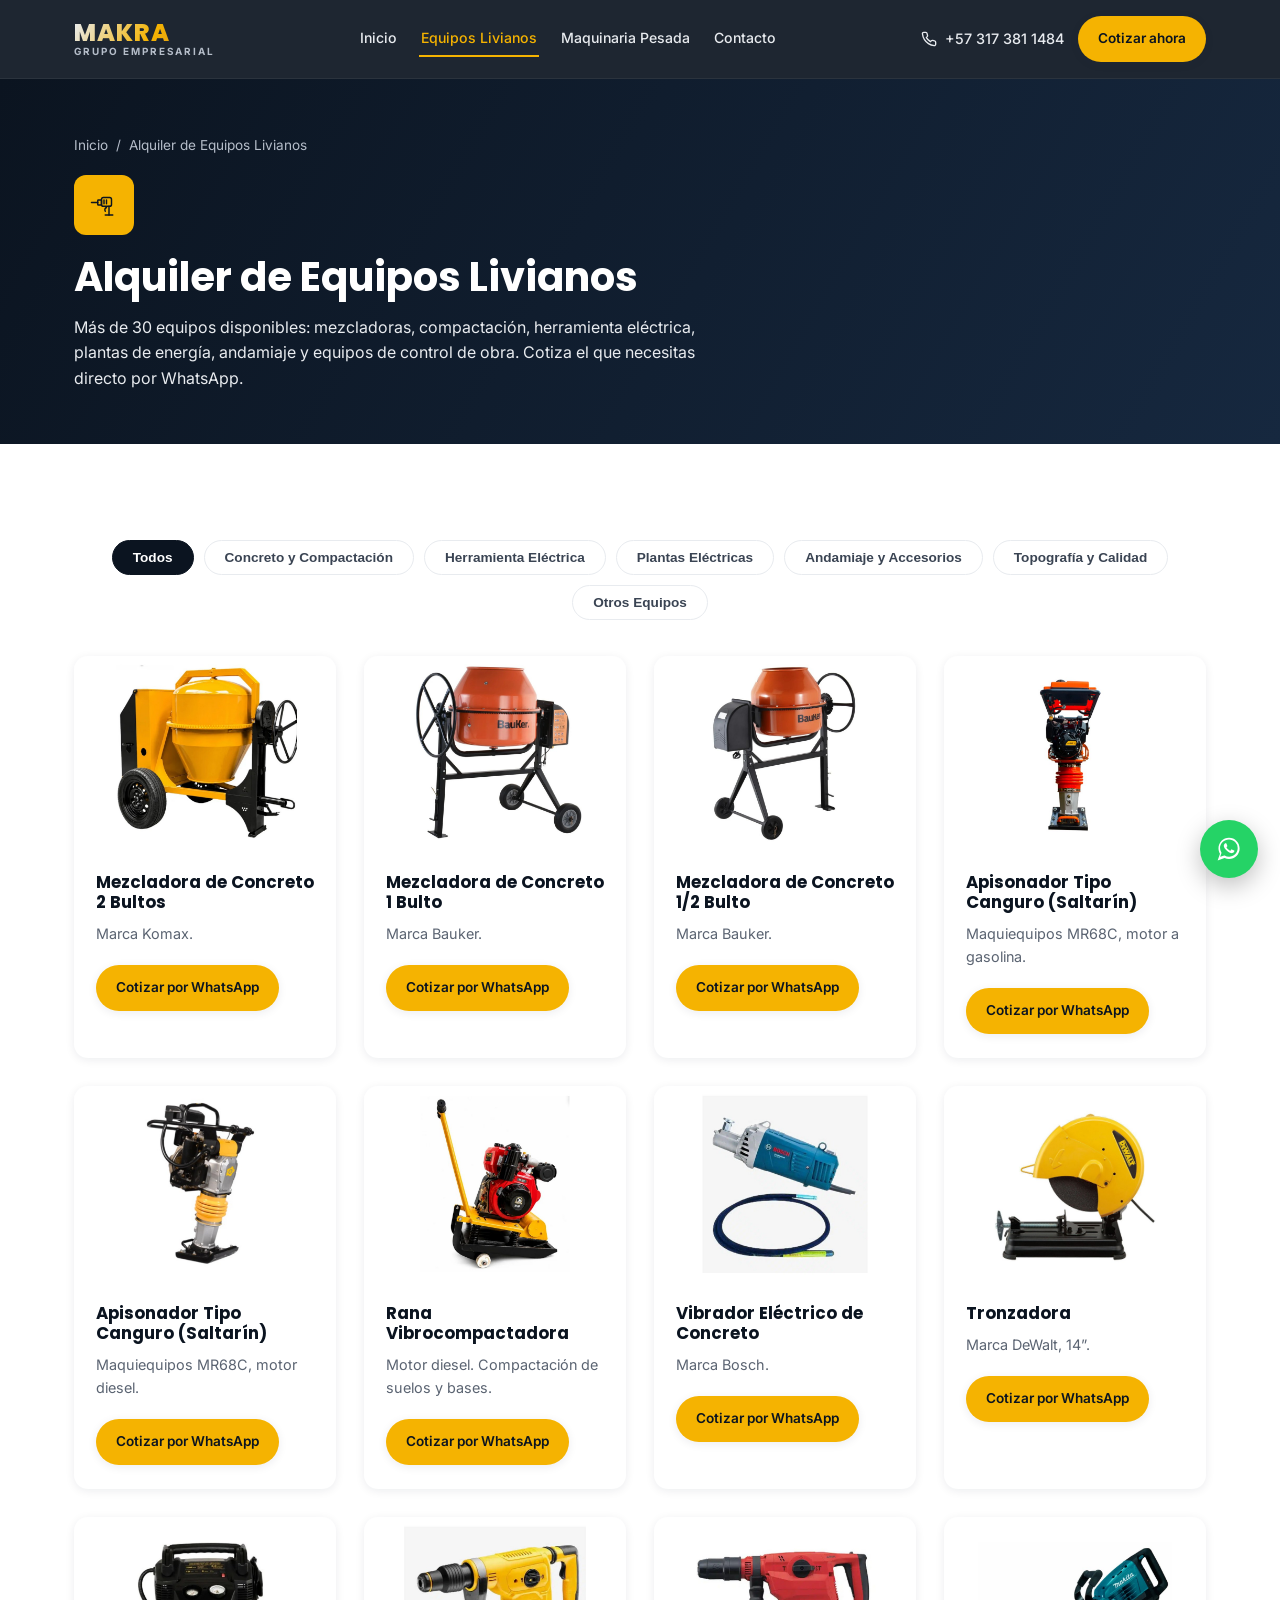
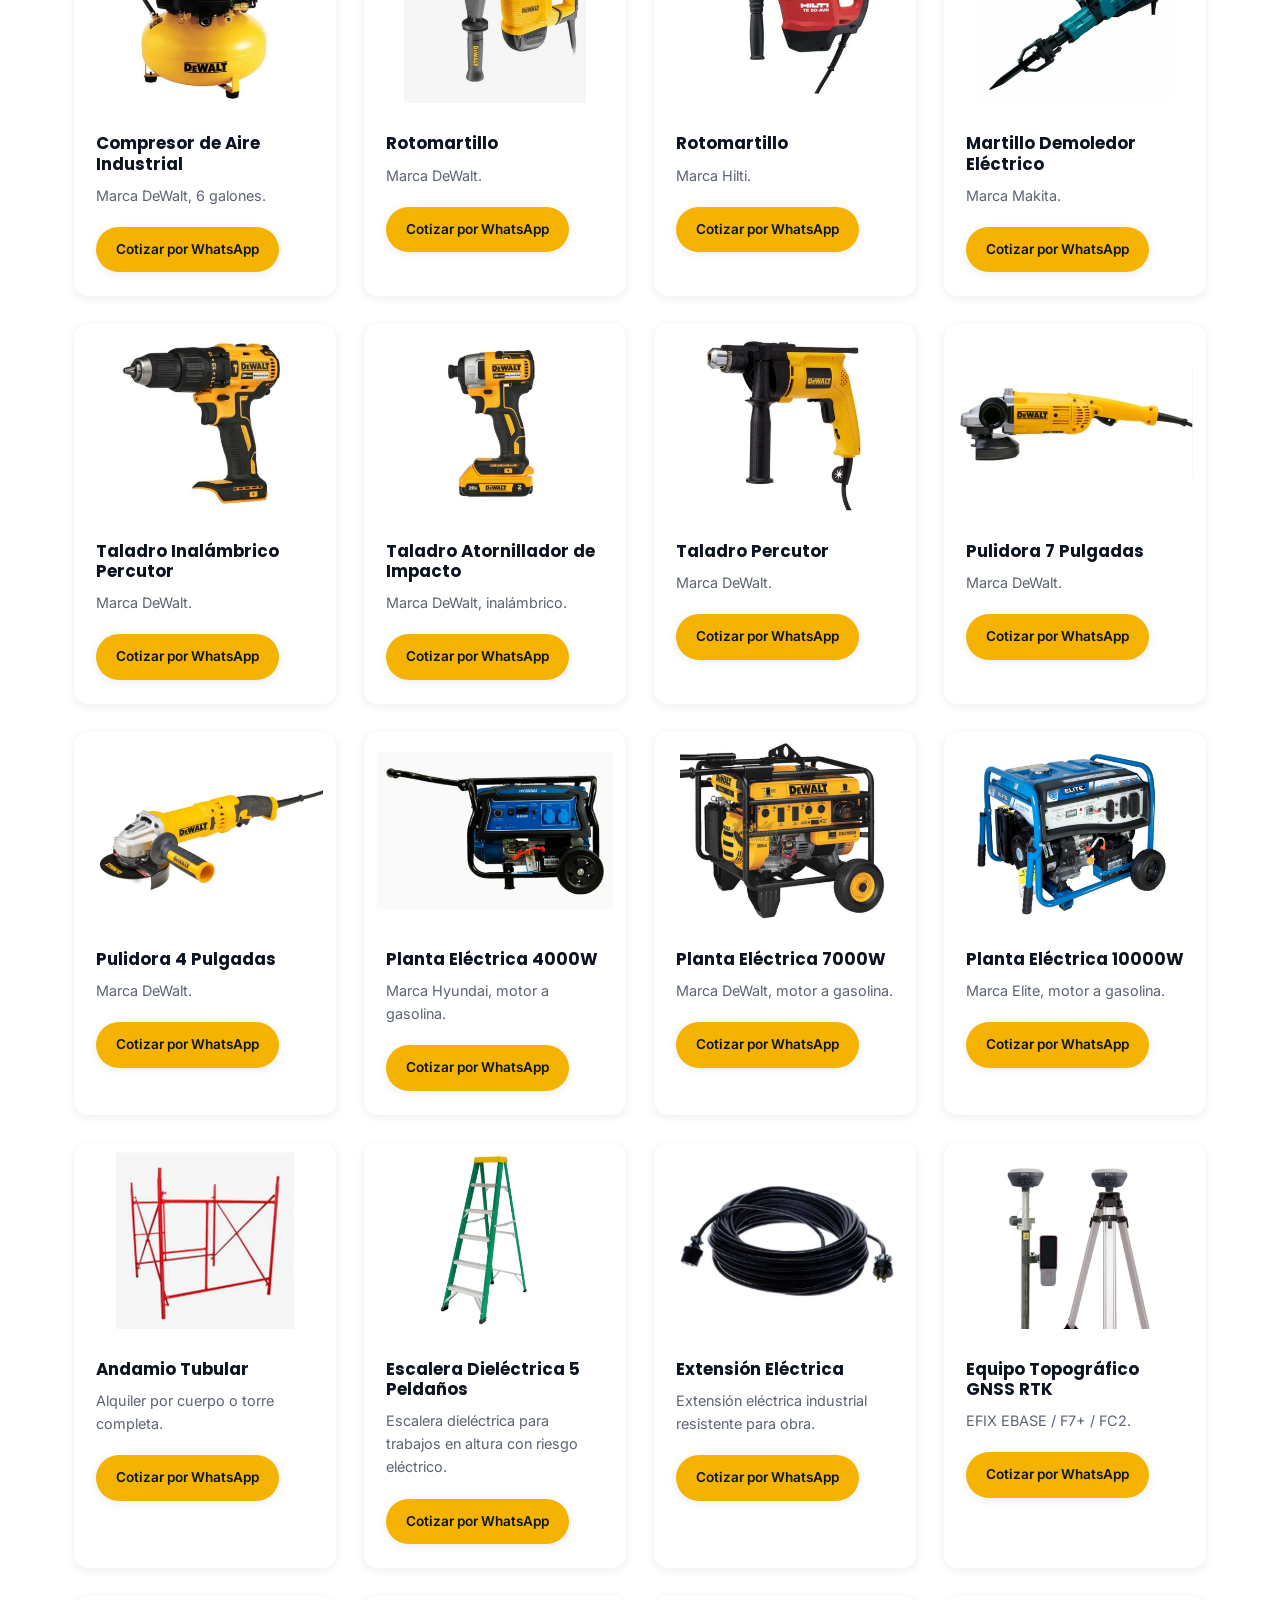
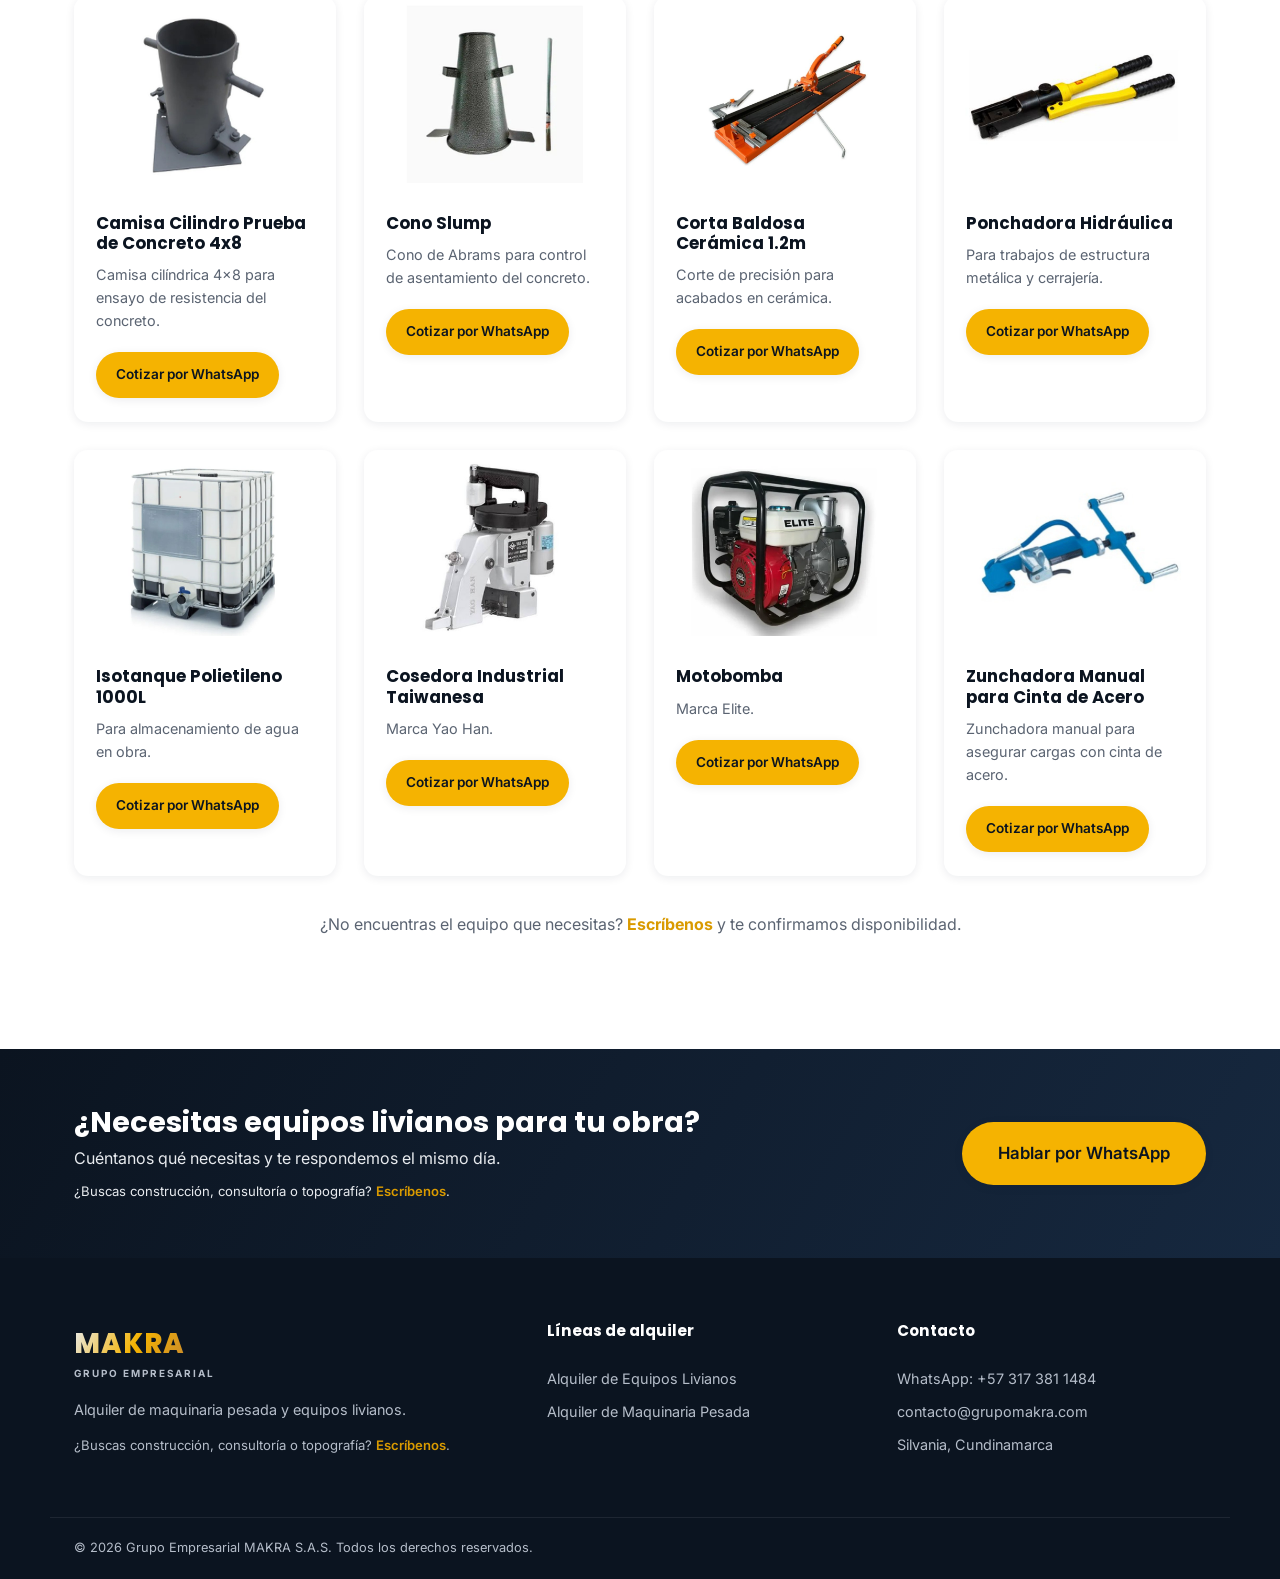
==== commit 68d1b34d: "Convertir el sitio a exclusivamente alquiler de maquinaria y equipos, agregar excavadora SANY SY135C" ====
--- a/alquiler-equipos-livianos.html
+++ b/alquiler-equipos-livianos.html
@@ -28,12 +28,8 @@
     </a>
     <nav class="main-nav" id="mainNav">
       <a href="index.html" class="nav-link">Inicio</a>
-      <a href="construccion.html" class="nav-link">Construcción</a>
       <a href="alquiler-equipos-livianos.html" class="nav-link">Equipos Livianos</a>
-      <a href="consultoria.html" class="nav-link">Consultoría</a>
       <a href="alquiler-maquinaria-pesada.html" class="nav-link">Maquinaria Pesada</a>
-      <a href="topografia.html" class="nav-link">Topografía</a>
-      <a href="parques-solares.html" class="nav-link">Parques Solares</a>
       <a href="index.html#contacto" class="nav-link">Contacto</a>
     </nav>
     <div class="header-actions">
@@ -145,7 +141,7 @@
         <div class="card-media"><img src="images/vibrador-concreto.jpg" alt="Vibrador eléctrico de concreto, marca Bosch" loading="lazy"></div>
         <div class="card-body">
           <h3>Vibrador Eléctrico de Concreto</h3>
-          <p>Marca Bosch. Disponemos de 4 unidades.</p>
+          <p>Marca Bosch.</p>
           <a class="btn btn-sm btn-primary" target="_blank" rel="noopener" href="https://wa.me/573173811484?text=Hola%2C%20quiero%20cotizar%20el%20alquiler%20de%20Vibradores%20de%20Concreto">Cotizar por WhatsApp</a>
         </div>
       </article>
@@ -154,7 +150,7 @@
         <div class="card-media"><img src="images/tronzadora.jpg" alt="Tronzadora DeWalt 14 pulgadas" loading="lazy"></div>
         <div class="card-body">
           <h3>Tronzadora</h3>
-          <p>Marca DeWalt, 14”. Disponemos de 2 unidades.</p>
+          <p>Marca DeWalt, 14”.</p>
           <a class="btn btn-sm btn-primary" target="_blank" rel="noopener" href="https://wa.me/573173811484?text=Hola%2C%20quiero%20cotizar%20el%20alquiler%20de%20la%20Tronzadora">Cotizar por WhatsApp</a>
         </div>
       </article>
@@ -271,7 +267,7 @@
         <div class="card-media"><img src="images/andamio-tubular.jpg" alt="Andamio tubular" loading="lazy"></div>
         <div class="card-body">
           <h3>Andamio Tubular</h3>
-          <p>Disponemos de 5 unidades, alquiler por cuerpo o torre completa.</p>
+          <p>Alquiler por cuerpo o torre completa.</p>
           <a class="btn btn-sm btn-primary" target="_blank" rel="noopener" href="https://wa.me/573173811484?text=Hola%2C%20quiero%20cotizar%20el%20alquiler%20de%20Andamio%20Tubular">Cotizar por WhatsApp</a>
         </div>
       </article>
@@ -280,7 +276,7 @@
         <div class="card-media"><img src="images/escalera-dielectrica.jpg" alt="Escalera dieléctrica de 5 peldaños" loading="lazy"></div>
         <div class="card-body">
           <h3>Escalera Dieléctrica 5 Peldaños</h3>
-          <p>Disponemos de 3 unidades.</p>
+          <p>Escalera dieléctrica para trabajos en altura con riesgo eléctrico.</p>
           <a class="btn btn-sm btn-primary" target="_blank" rel="noopener" href="https://wa.me/573173811484?text=Hola%2C%20quiero%20cotizar%20el%20alquiler%20de%20la%20Escalera%20Diel%C3%A9ctrica">Cotizar por WhatsApp</a>
         </div>
       </article>
@@ -289,7 +285,7 @@
         <div class="card-media"><img src="images/extension-electrica.jpg" alt="Extensión eléctrica industrial" loading="lazy"></div>
         <div class="card-body">
           <h3>Extensión Eléctrica</h3>
-          <p>Disponemos de 3 unidades.</p>
+          <p>Extensión eléctrica industrial resistente para obra.</p>
           <a class="btn btn-sm btn-primary" target="_blank" rel="noopener" href="https://wa.me/573173811484?text=Hola%2C%20quiero%20cotizar%20el%20alquiler%20de%20Extensi%C3%B3n%20El%C3%A9ctrica">Cotizar por WhatsApp</a>
         </div>
       </article>
@@ -307,7 +303,7 @@
         <div class="card-media"><img src="images/camisa-cilindro-concreto.jpg" alt="Camisa cilindro para prueba de concreto 4x8" loading="lazy"></div>
         <div class="card-body">
           <h3>Camisa Cilindro Prueba de Concreto 4x8</h3>
-          <p>Disponemos de 12 unidades.</p>
+          <p>Camisa cilíndrica 4x8 para ensayo de resistencia del concreto.</p>
           <a class="btn btn-sm btn-primary" target="_blank" rel="noopener" href="https://wa.me/573173811484?text=Hola%2C%20quiero%20cotizar%20el%20alquiler%20de%20Camisas%20Cilindro%20para%20Prueba%20de%20Concreto">Cotizar por WhatsApp</a>
         </div>
       </article>
@@ -316,7 +312,7 @@
         <div class="card-media"><img src="images/cono-slump.jpg" alt="Cono de Abrams (Slump) para control de concreto" loading="lazy"></div>
         <div class="card-body">
           <h3>Cono Slump</h3>
-          <p>Disponemos de 2 unidades.</p>
+          <p>Cono de Abrams para control de asentamiento del concreto.</p>
           <a class="btn btn-sm btn-primary" target="_blank" rel="noopener" href="https://wa.me/573173811484?text=Hola%2C%20quiero%20cotizar%20el%20alquiler%20del%20Cono%20Slump">Cotizar por WhatsApp</a>
         </div>
       </article>
@@ -343,7 +339,7 @@
         <div class="card-media"><img src="images/isotanque-1000l.jpg" alt="Isotanque de polietileno 1000 litros" loading="lazy"></div>
         <div class="card-body">
           <h3>Isotanque Polietileno 1000L</h3>
-          <p>Disponemos de 3 unidades, para almacenamiento de agua en obra.</p>
+          <p>Para almacenamiento de agua en obra.</p>
           <a class="btn btn-sm btn-primary" target="_blank" rel="noopener" href="https://wa.me/573173811484?text=Hola%2C%20quiero%20cotizar%20el%20alquiler%20de%20Isotanques%20de%201000L">Cotizar por WhatsApp</a>
         </div>
       </article>
@@ -361,7 +357,7 @@
         <div class="card-media"><img src="images/motobomba.jpg" alt="Motobomba Elite" loading="lazy"></div>
         <div class="card-body">
           <h3>Motobomba</h3>
-          <p>Marca Elite. Disponemos de 4 unidades.</p>
+          <p>Marca Elite.</p>
           <a class="btn btn-sm btn-primary" target="_blank" rel="noopener" href="https://wa.me/573173811484?text=Hola%2C%20quiero%20cotizar%20el%20alquiler%20de%20Motobombas">Cotizar por WhatsApp</a>
         </div>
       </article>
@@ -370,7 +366,7 @@
         <div class="card-media"><img src="images/zunchadora-manual.jpg" alt="Zunchadora manual para cinta de acero" loading="lazy"></div>
         <div class="card-body">
           <h3>Zunchadora Manual para Cinta de Acero</h3>
-          <p>Disponemos de 2 unidades.</p>
+          <p>Zunchadora manual para asegurar cargas con cinta de acero.</p>
           <a class="btn btn-sm btn-primary" target="_blank" rel="noopener" href="https://wa.me/573173811484?text=Hola%2C%20quiero%20cotizar%20el%20alquiler%20de%20la%20Zunchadora%20Manual">Cotizar por WhatsApp</a>
         </div>
       </article>
@@ -388,6 +384,7 @@
     <div>
       <h2>¿Necesitas equipos livianos para tu obra?</h2>
       <p>Cuéntanos qué necesitas y te respondemos el mismo día.</p>
+      <p class="other-services-note">¿Buscas construcción, consultoría o topografía? <a href="https://wa.me/573173811484?text=Hola%20MAKRA%2C%20quiero%20informaci%C3%B3n%20sobre%20construcci%C3%B3n%2C%20consultor%C3%ADa%20o%20topograf%C3%ADa" target="_blank" rel="noopener">Escríbenos</a>.</p>
     </div>
     <a class="btn btn-primary btn-lg" target="_blank" rel="noopener"
        href="https://wa.me/573173811484?text=Hola%20MAKRA%2C%20quiero%20informaci%C3%B3n%20sobre%20Alquiler%20de%20Equipos%20Livianos">
@@ -401,15 +398,13 @@
     <div class="footer-brand">
       <span class="brand-mark brand-mark-footer">MAKRA</span>
       <span class="brand-sub brand-sub-footer">GRUPO EMPRESARIAL</span>
-      <p>Construcción, alquiler de maquinaria y consultoría — un solo grupo, cinco líneas de negocio.</p>
+      <p>Alquiler de maquinaria pesada y equipos livianos.</p>
+      <p class="other-services-note">¿Buscas construcción, consultoría o topografía? <a href="https://wa.me/573173811484?text=Hola%20MAKRA%2C%20quiero%20informaci%C3%B3n%20sobre%20construcci%C3%B3n%2C%20consultor%C3%ADa%20o%20topograf%C3%ADa" target="_blank" rel="noopener">Escríbenos</a>.</p>
     </div>
     <div class="footer-col">
-      <h4>Líneas de negocio</h4>
-      <a href="construccion.html">Construcción</a>
+      <h4>Líneas de alquiler</h4>
       <a href="alquiler-equipos-livianos.html">Alquiler de Equipos Livianos</a>
-      <a href="consultoria.html">Consultoría</a>
       <a href="alquiler-maquinaria-pesada.html">Alquiler de Maquinaria Pesada</a>
-      <a href="topografia.html">Servicios Topográficos</a>
     </div>
     <div class="footer-col">
       <h4>Contacto</h4>
--- a/css/styles.css
+++ b/css/styles.css
@@ -261,7 +261,7 @@
 .about-logo-card .about-stats span{ font-size:.72rem; text-transform:uppercase; letter-spacing:.4px; }
 
 /* ===== Líneas de negocio ===== */
-.business-grid{ grid-template-columns:repeat(4, 1fr); }
+.business-grid{ grid-template-columns:repeat(2, 1fr); max-width:760px; margin:0 auto; }
 .business-card{
   background:var(--white);
   border:1px solid var(--gray-200);
@@ -371,8 +371,6 @@
 .card-body{ padding:20px 22px 24px; display:flex; flex-direction:column; gap:8px; flex:1; }
 .card-body h3{ font-size:1.05rem; margin-bottom:2px; }
 .card-body p{ font-size:.9rem; color:var(--gray-600); margin-bottom:12px; }
-.card-link{ font-size:.85rem; font-weight:700; color:var(--yellow-dark); }
-.card-link:hover{ color:var(--navy-900); }
 .machine-card .card-body{ align-items:flex-start; }
 .badge{
   align-self:flex-start;
@@ -407,26 +405,6 @@
 /* ===== CTA band ===== */
 .cta-band{ background:linear-gradient(120deg, var(--navy-900), var(--navy-700)); padding:56px 0; }
 
-/* ===== Banda destacada: Parques Solares ===== */
-.solar-band{
-  background:linear-gradient(120deg, var(--navy-900) 0%, var(--navy-700) 60%, var(--navy-600) 100%);
-  border-top:4px solid var(--yellow);
-  border-bottom:4px solid var(--yellow);
-  padding:48px 0;
-}
-.solar-band-inner{ display:flex; align-items:center; justify-content:space-between; gap:40px; flex-wrap:wrap; }
-.solar-band-text{ max-width:640px; }
-.solar-band-tag{ display:inline-block; color:var(--yellow); font-weight:700; letter-spacing:1.5px; text-transform:uppercase; font-size:.8rem; margin-bottom:10px; }
-.solar-band-text h2{ color:var(--white); font-size:clamp(1.5rem, 3vw, 2.1rem); margin-bottom:12px; }
-.solar-band-text p{ color:var(--gray-200); margin-bottom:20px; }
-.solar-band-stats{ display:flex; gap:32px; flex-shrink:0; }
-.solar-band-stats div{ text-align:center; }
-.solar-band-stats strong{ display:block; font-family:var(--font-head); font-size:2rem; font-weight:800; color:var(--yellow); }
-.solar-band-stats span{ font-size:.8rem; color:var(--gray-200); }
-@media (max-width:640px){
-  .solar-band-inner{ flex-direction:column; align-items:flex-start; }
-  .solar-band-stats{ gap:24px; }
-}
 .cta-inner{
   display:flex; align-items:center; justify-content:space-between; gap:24px; flex-wrap:wrap;
 }
@@ -498,6 +476,9 @@
   border-bottom:1px solid rgba(255,255,255,0.08);
 }
 .footer-brand p{ color:var(--gray-400); font-size:.9rem; margin-top:16px; }
+.other-services-note{ font-size:.82rem !important; margin-top:10px !important; }
+.other-services-note a{ color:var(--yellow-dark); font-weight:600; }
+.other-services-note a:hover{ color:var(--yellow); }
 .footer-col h4{ color:var(--white); font-size:.95rem; margin-bottom:16px; }
 .footer-col{ display:flex; flex-direction:column; gap:10px; }
 .footer-col a, .footer-col span{ color:var(--gray-400); font-size:.9rem; transition:color var(--transition); }
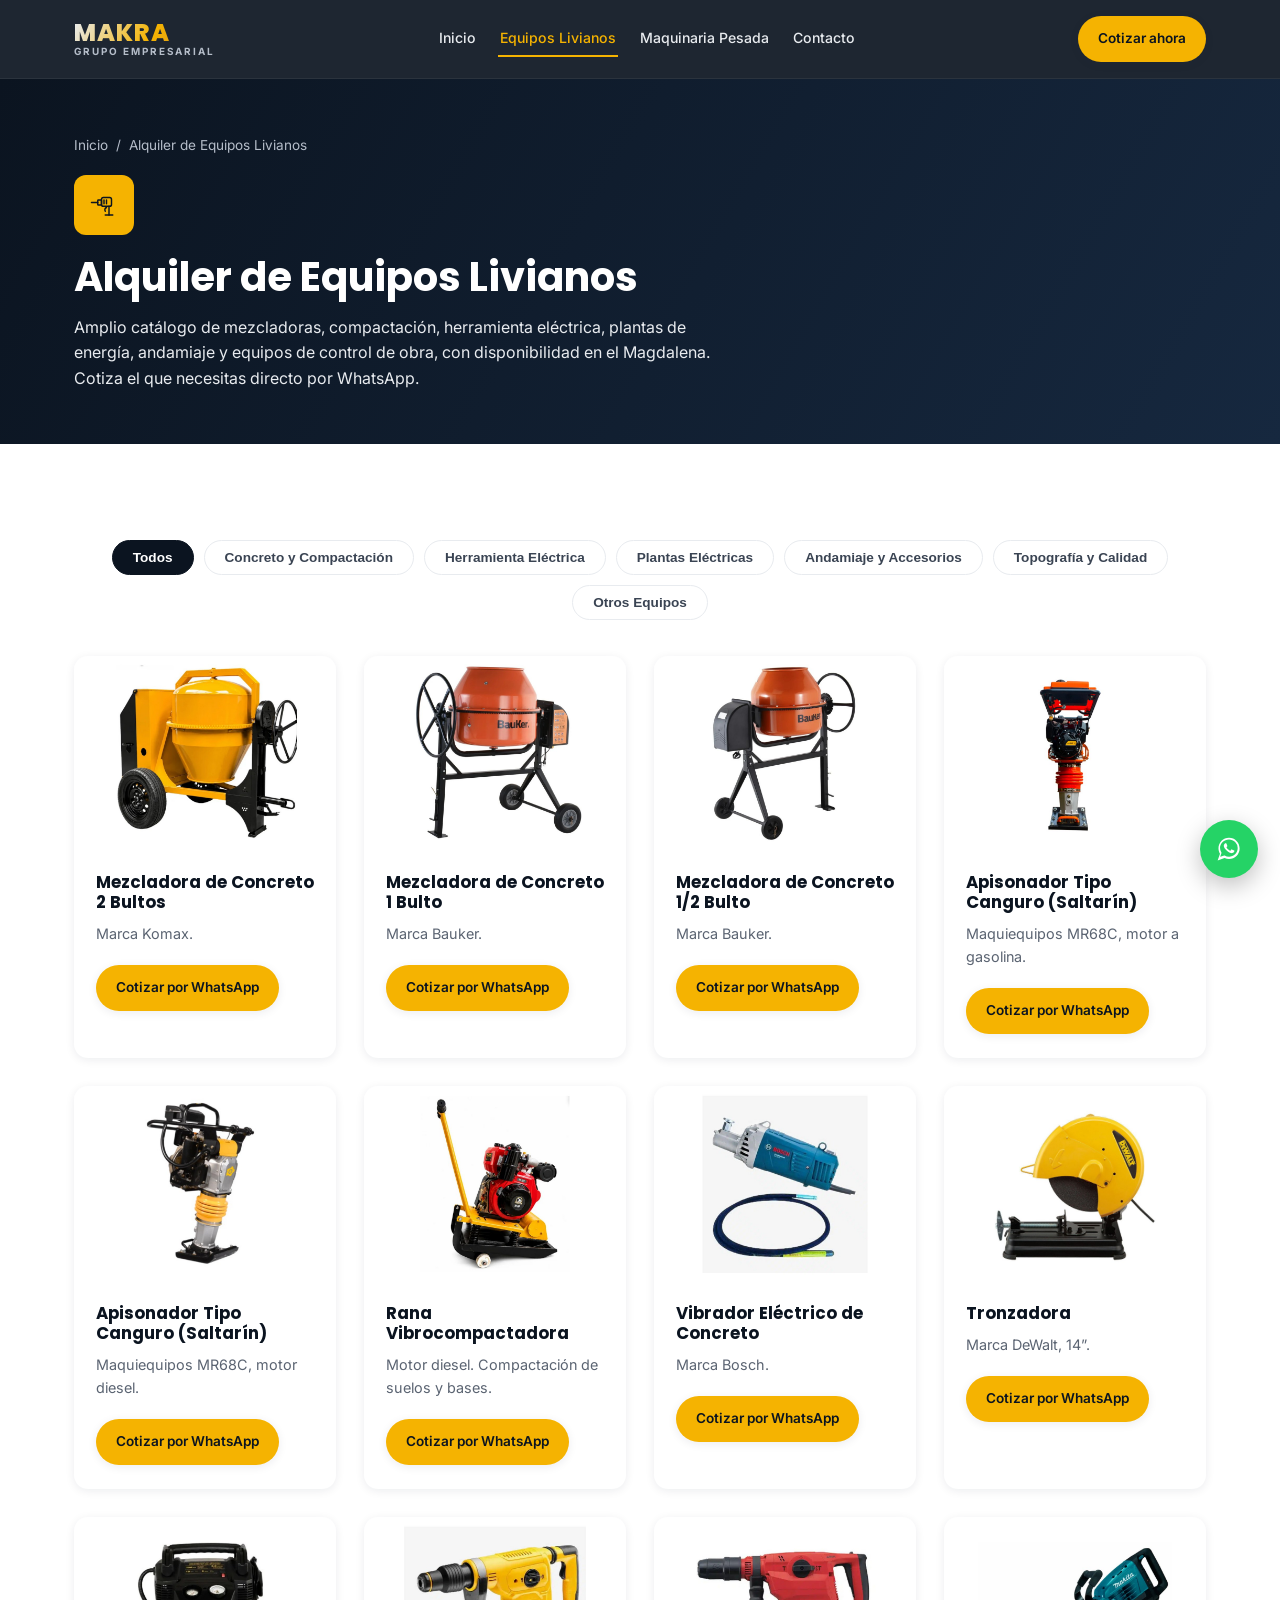
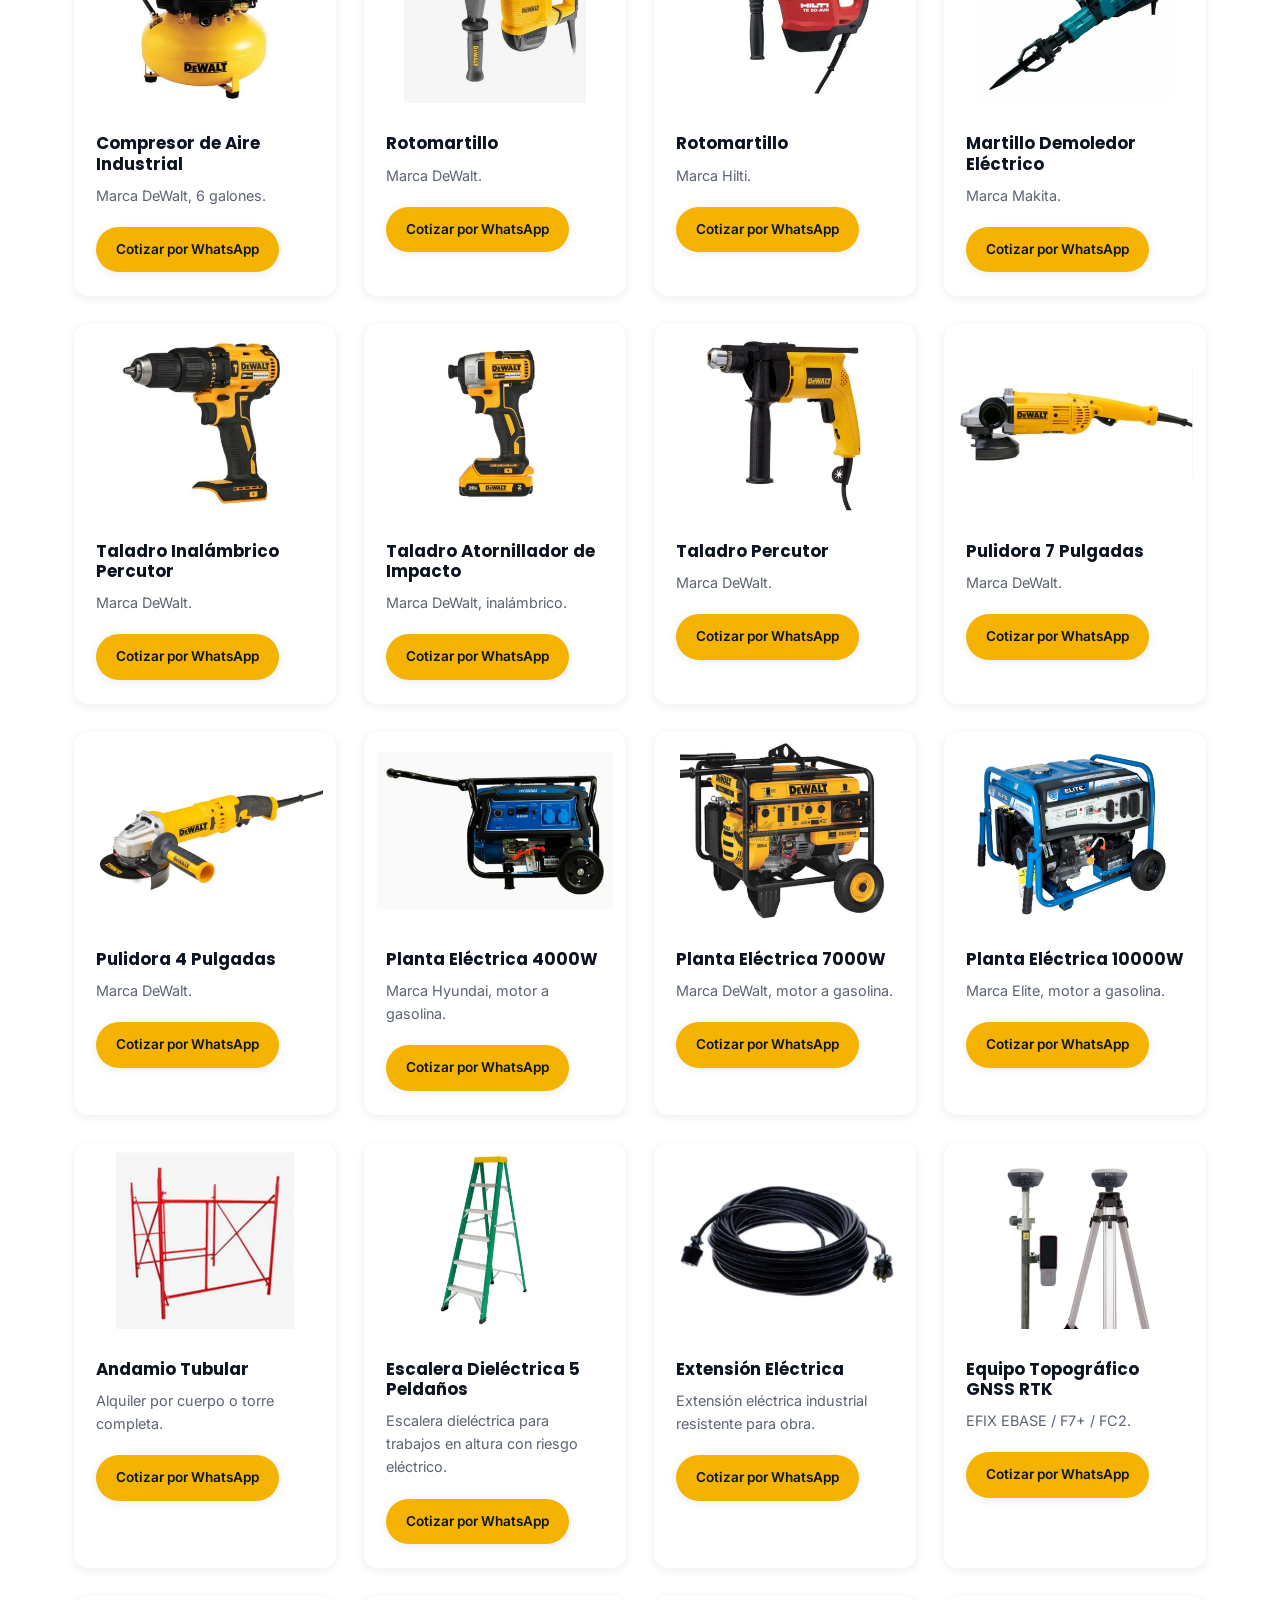
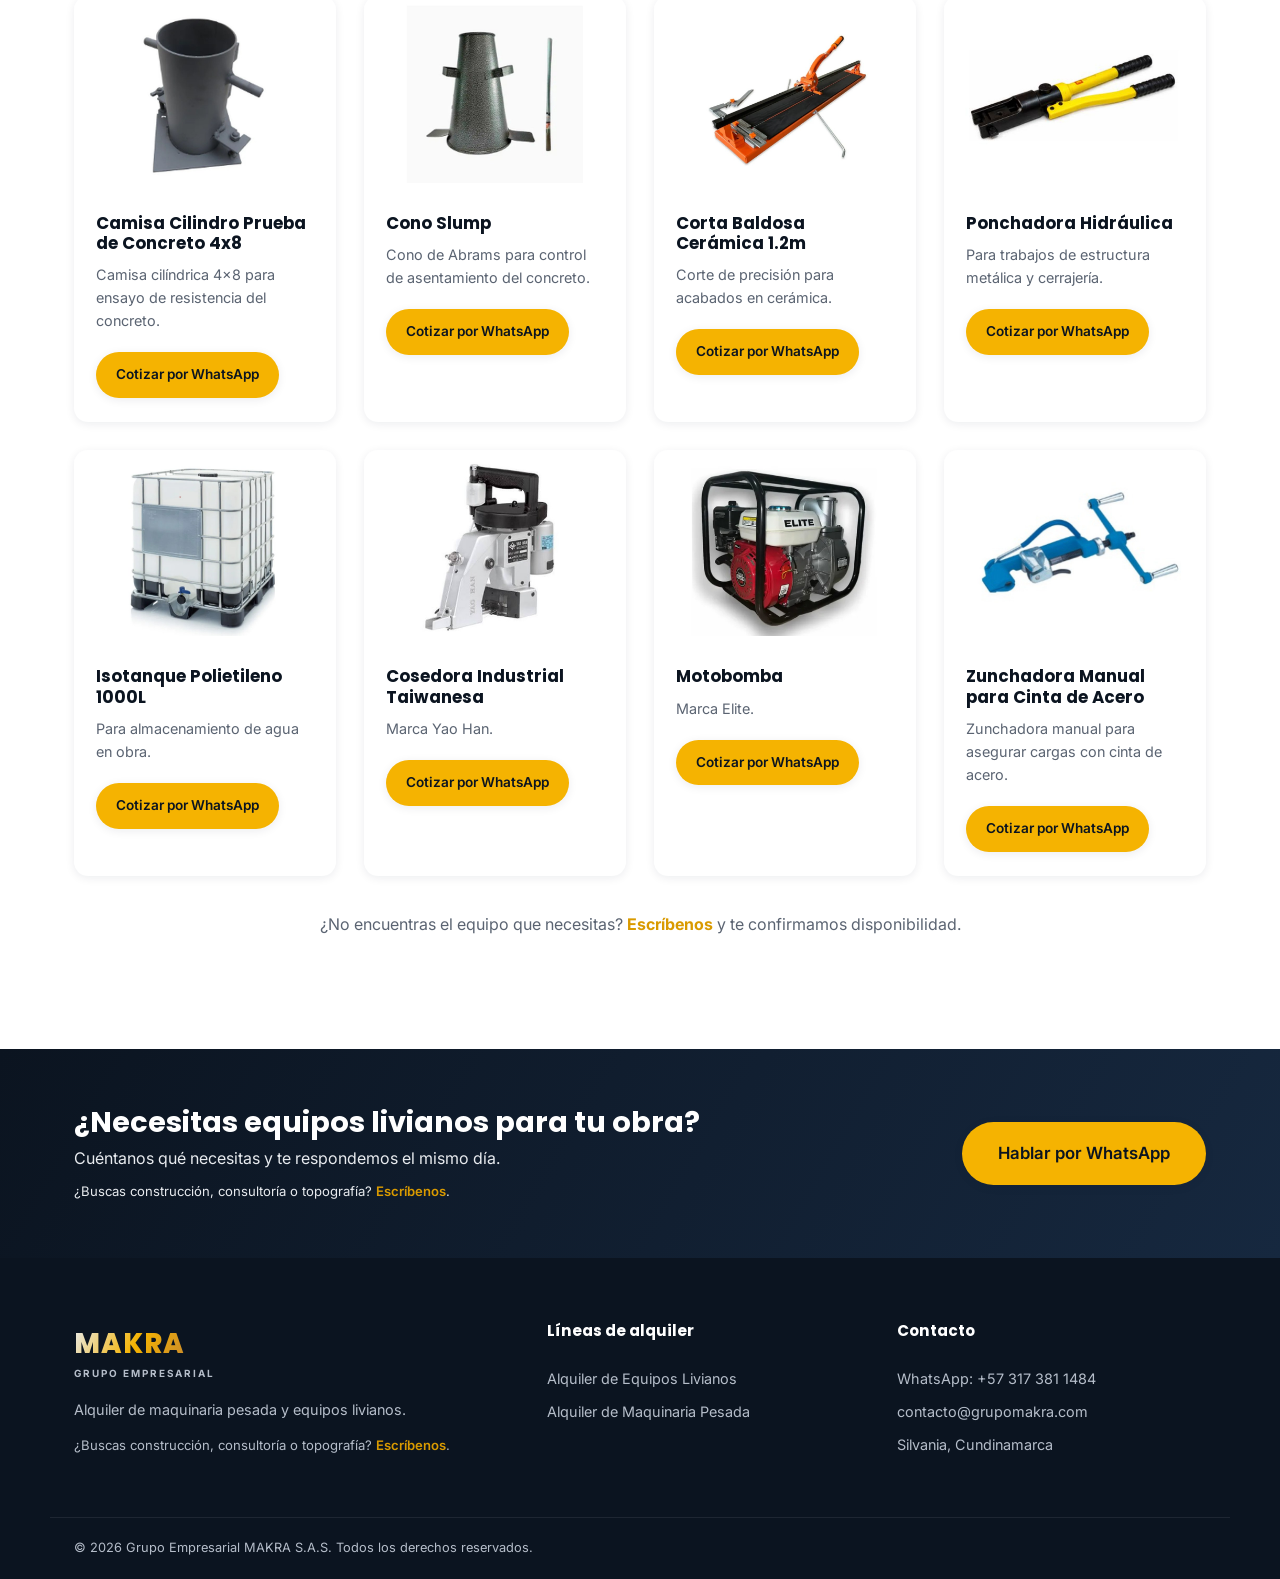
==== commit 84145e2e: "Ajustes solicitados por la duena: rodillo vibratorio, logos de clientes, cobertura por linea, stats " ====
--- a/alquiler-equipos-livianos.html
+++ b/alquiler-equipos-livianos.html
@@ -4,7 +4,7 @@
 <meta charset="UTF-8">
 <meta name="viewport" content="width=device-width, initial-scale=1.0">
 <title>Alquiler de Equipos Livianos | Grupo Empresarial MAKRA S.A.S.</title>
-<meta name="description" content="Alquiler de mezcladoras, apisonadores, plantas eléctricas, rotomartillos, taladros, andamios y más de 30 equipos livianos. Grupo Empresarial MAKRA S.A.S.">
+<meta name="description" content="Alquiler de mezcladoras, apisonadores, plantas eléctricas, rotomartillos, taladros, andamios y más equipos livianos, con disponibilidad en el Magdalena. Grupo Empresarial MAKRA S.A.S.">
 <link rel="icon" type="image/png" href="images/favicon.png">
 <link rel="preconnect" href="https://fonts.googleapis.com">
 <link rel="preconnect" href="https://fonts.gstatic.com" crossorigin>
@@ -33,10 +33,6 @@
       <a href="index.html#contacto" class="nav-link">Contacto</a>
     </nav>
     <div class="header-actions">
-      <a href="tel:+573173811484" class="phone-pill" title="Llamar a MAKRA S.A.S">
-        <svg width="16" height="16" viewBox="0 0 24 24" fill="none" stroke="currentColor" stroke-width="2"><path d="M22 16.92v3a2 2 0 0 1-2.18 2 19.79 19.79 0 0 1-8.63-3.07 19.5 19.5 0 0 1-6-6 19.79 19.79 0 0 1-3.07-8.67A2 2 0 0 1 4.11 2h3a2 2 0 0 1 2 1.72c.12.9.34 1.79.65 2.65a2 2 0 0 1-.45 2.11L8.09 9.91a16 16 0 0 0 6 6l1.43-1.27a2 2 0 0 1 2.11-.45c.86.31 1.75.53 2.65.65A2 2 0 0 1 22 16.92z"/></svg>
-        <span>+57 317 381 1484</span>
-      </a>
       <a class="btn btn-primary btn-sm" target="_blank" rel="noopener"
          href="https://wa.me/573173811484?text=Hola%20MAKRA%2C%20quiero%20una%20cotizaci%C3%B3n">
         Cotizar ahora
@@ -64,7 +60,7 @@
       </svg>
     </span>
     <h1>Alquiler de Equipos Livianos</h1>
-    <p>Más de 30 equipos disponibles: mezcladoras, compactación, herramienta eléctrica, plantas de energía, andamiaje y equipos de control de obra. Cotiza el que necesitas directo por WhatsApp.</p>
+    <p>Amplio catálogo de mezcladoras, compactación, herramienta eléctrica, plantas de energía, andamiaje y equipos de control de obra, con disponibilidad en el Magdalena. Cotiza el que necesitas directo por WhatsApp.</p>
   </div>
 </section>
 
--- a/css/styles.css
+++ b/css/styles.css
@@ -203,9 +203,11 @@
 .stats{ background:var(--navy-800); padding:44px 0; }
 .stats-grid{
   display:grid;
-  grid-template-columns:repeat(4, 1fr);
+  grid-template-columns:repeat(3, 1fr);
   gap:24px;
   text-align:center;
+  max-width:760px;
+  margin:0 auto;
 }
 .stat-item{ display:flex; flex-direction:column; gap:4px; }
 .stat-number{ font-family:var(--font-head); font-size:2.4rem; font-weight:800; color:var(--yellow); }
@@ -276,6 +278,15 @@
   transition:transform var(--transition), box-shadow var(--transition), border-color var(--transition);
 }
 .business-card:hover{ transform:translateY(-4px); box-shadow:var(--shadow-md); border-top-color:var(--yellow); }
+.business-card-media{
+  width:100%;
+  aspect-ratio:16/11;
+  border-radius:var(--radius-sm);
+  overflow:hidden;
+  background:var(--gray-100);
+  padding:14px;
+}
+.business-card-media img{ width:100%; height:100%; object-fit:contain; }
 .business-icon-badge{
   width:52px; height:52px;
   flex-shrink:0;
@@ -331,6 +342,18 @@
   box-shadow:var(--shadow-sm);
 }
 .clients-wrap img{ border-radius:var(--radius-sm); width:100%; height:auto; aspect-ratio:2250/1601; object-fit:cover; }
+.clients-extra{ display:flex; flex-wrap:wrap; justify-content:center; gap:20px; margin-top:20px; }
+.client-logo-card{
+  background:var(--white);
+  border:1px solid var(--gray-200);
+  border-radius:var(--radius-sm);
+  box-shadow:var(--shadow-sm);
+  padding:16px 26px;
+  display:flex; align-items:center; justify-content:center;
+  height:96px;
+}
+.client-logo-card img{ max-height:60px; max-width:180px; width:auto; height:auto; object-fit:contain; }
+.client-logo-card-dark{ background:var(--navy-900); border-color:var(--navy-900); }
 .about-text h2{ font-size:clamp(1.6rem, 3vw, 2.1rem); }
 .check-list{ margin-top:20px; display:flex; flex-direction:column; gap:12px; }
 .check-list li{
@@ -556,7 +579,7 @@
   .main-nav.open{ transform:translateY(0); }
   .header-actions .phone-pill{ display:none; }
   .nav-toggle{ display:flex; }
-  .stats-grid{ grid-template-columns:repeat(2,1fr); }
+  .stats-grid{ grid-template-columns:1fr; max-width:320px; gap:28px; }
   .projects-grid, .machines-grid, .business-grid{ grid-template-columns:1fr; }
   .footer-inner{ grid-template-columns:1fr; }
   .contact-cards{ grid-template-columns:1fr; }
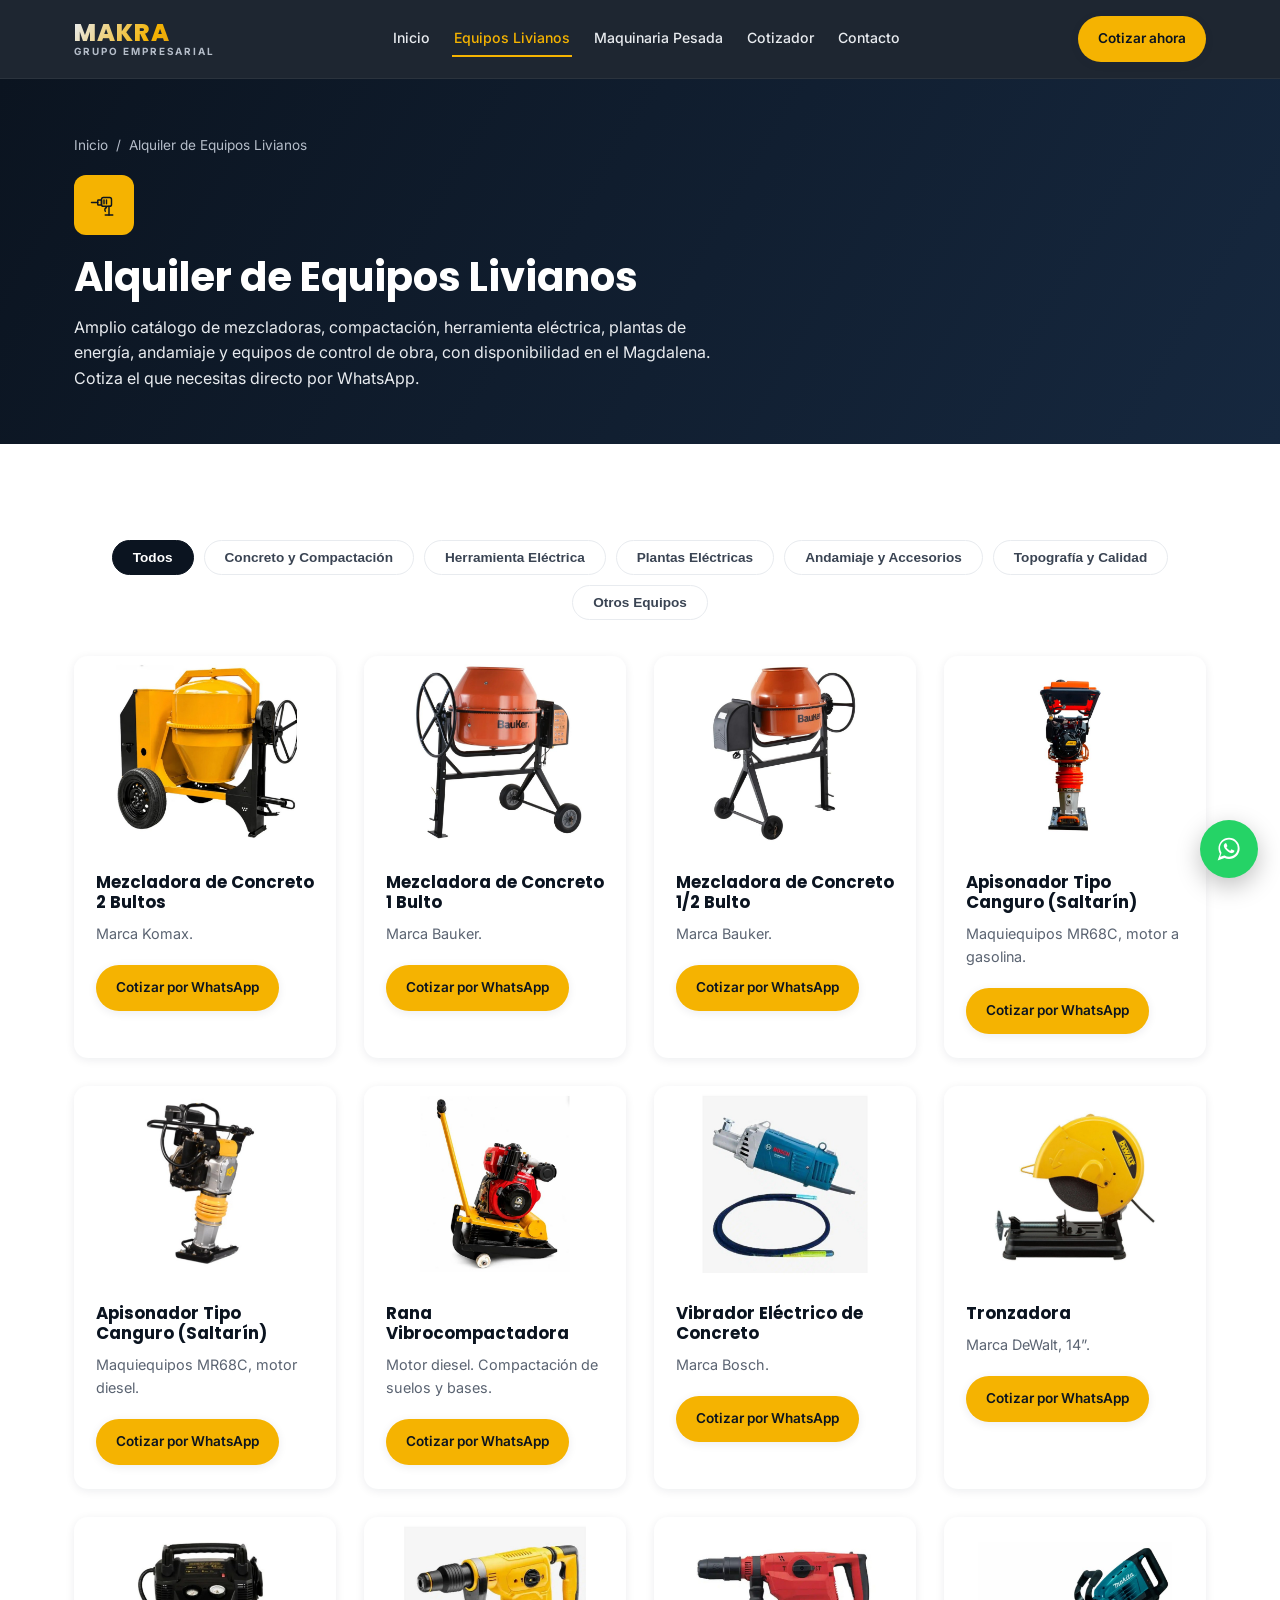
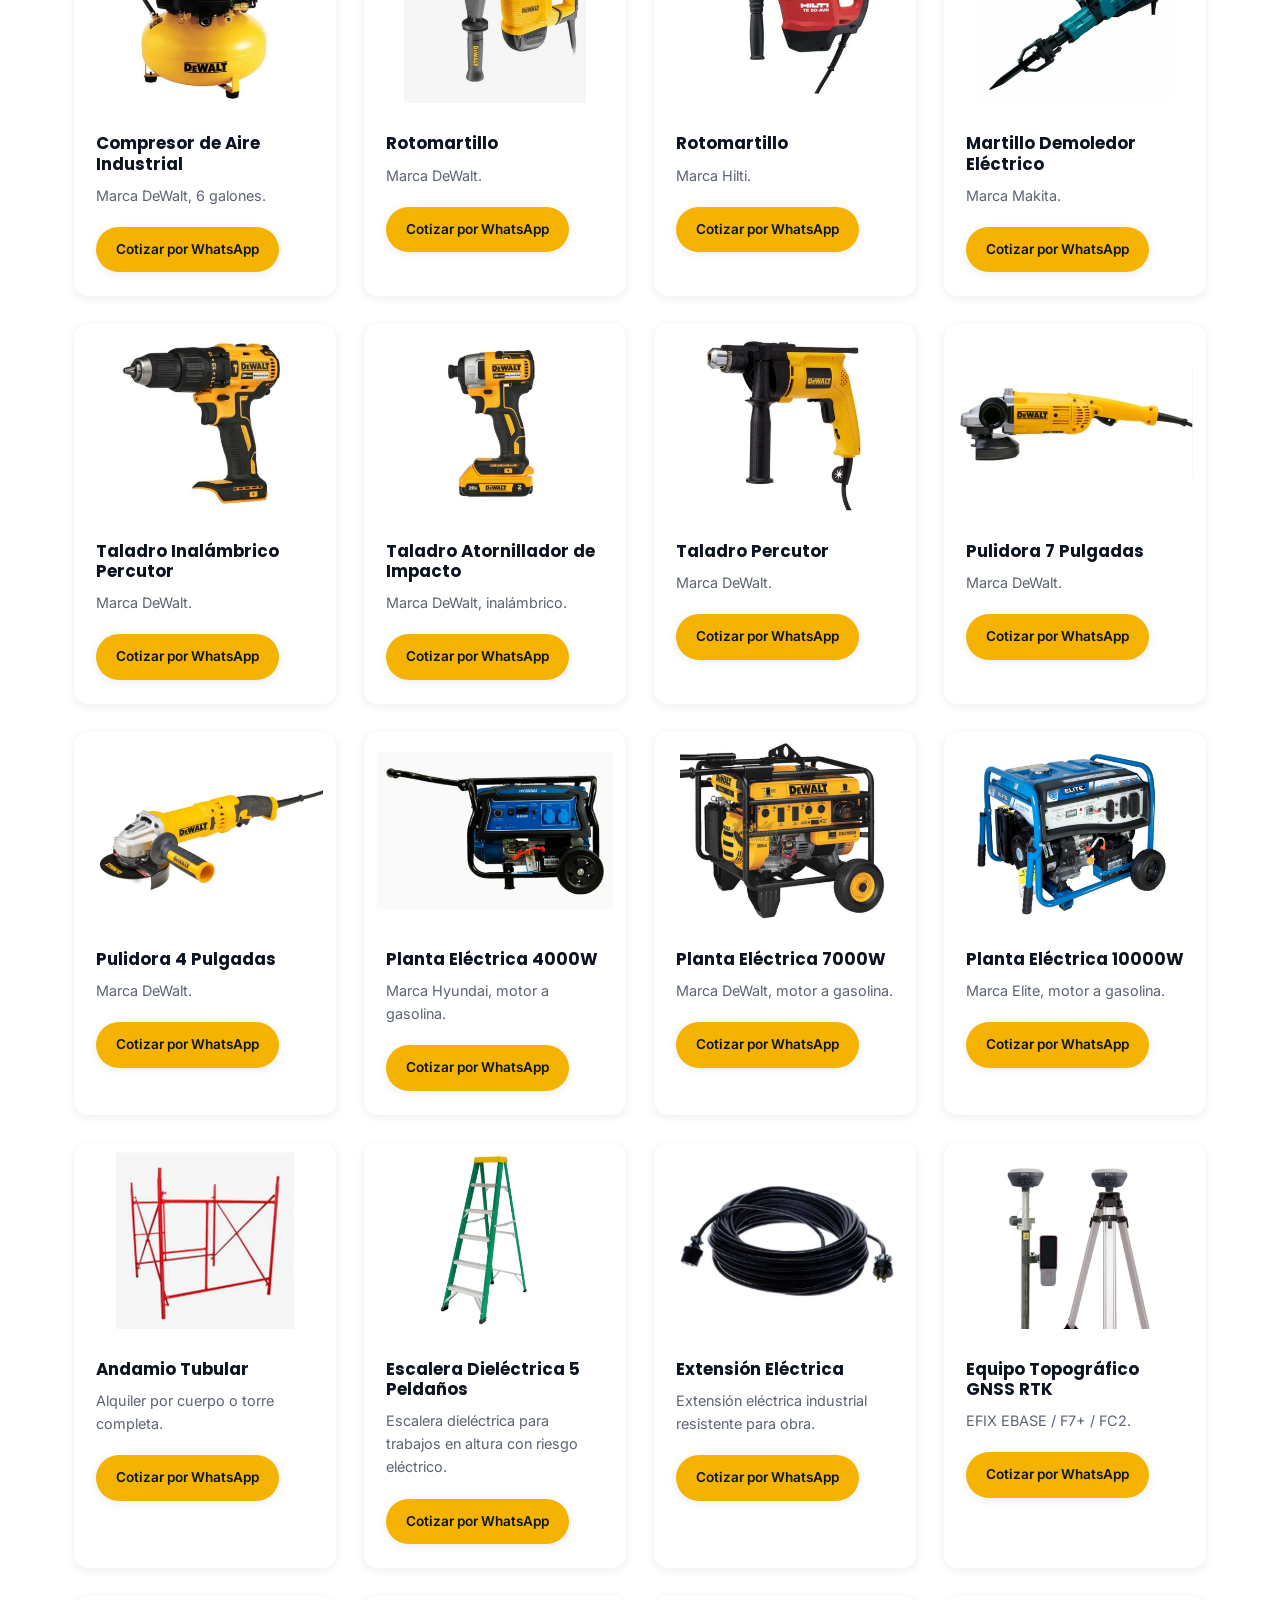
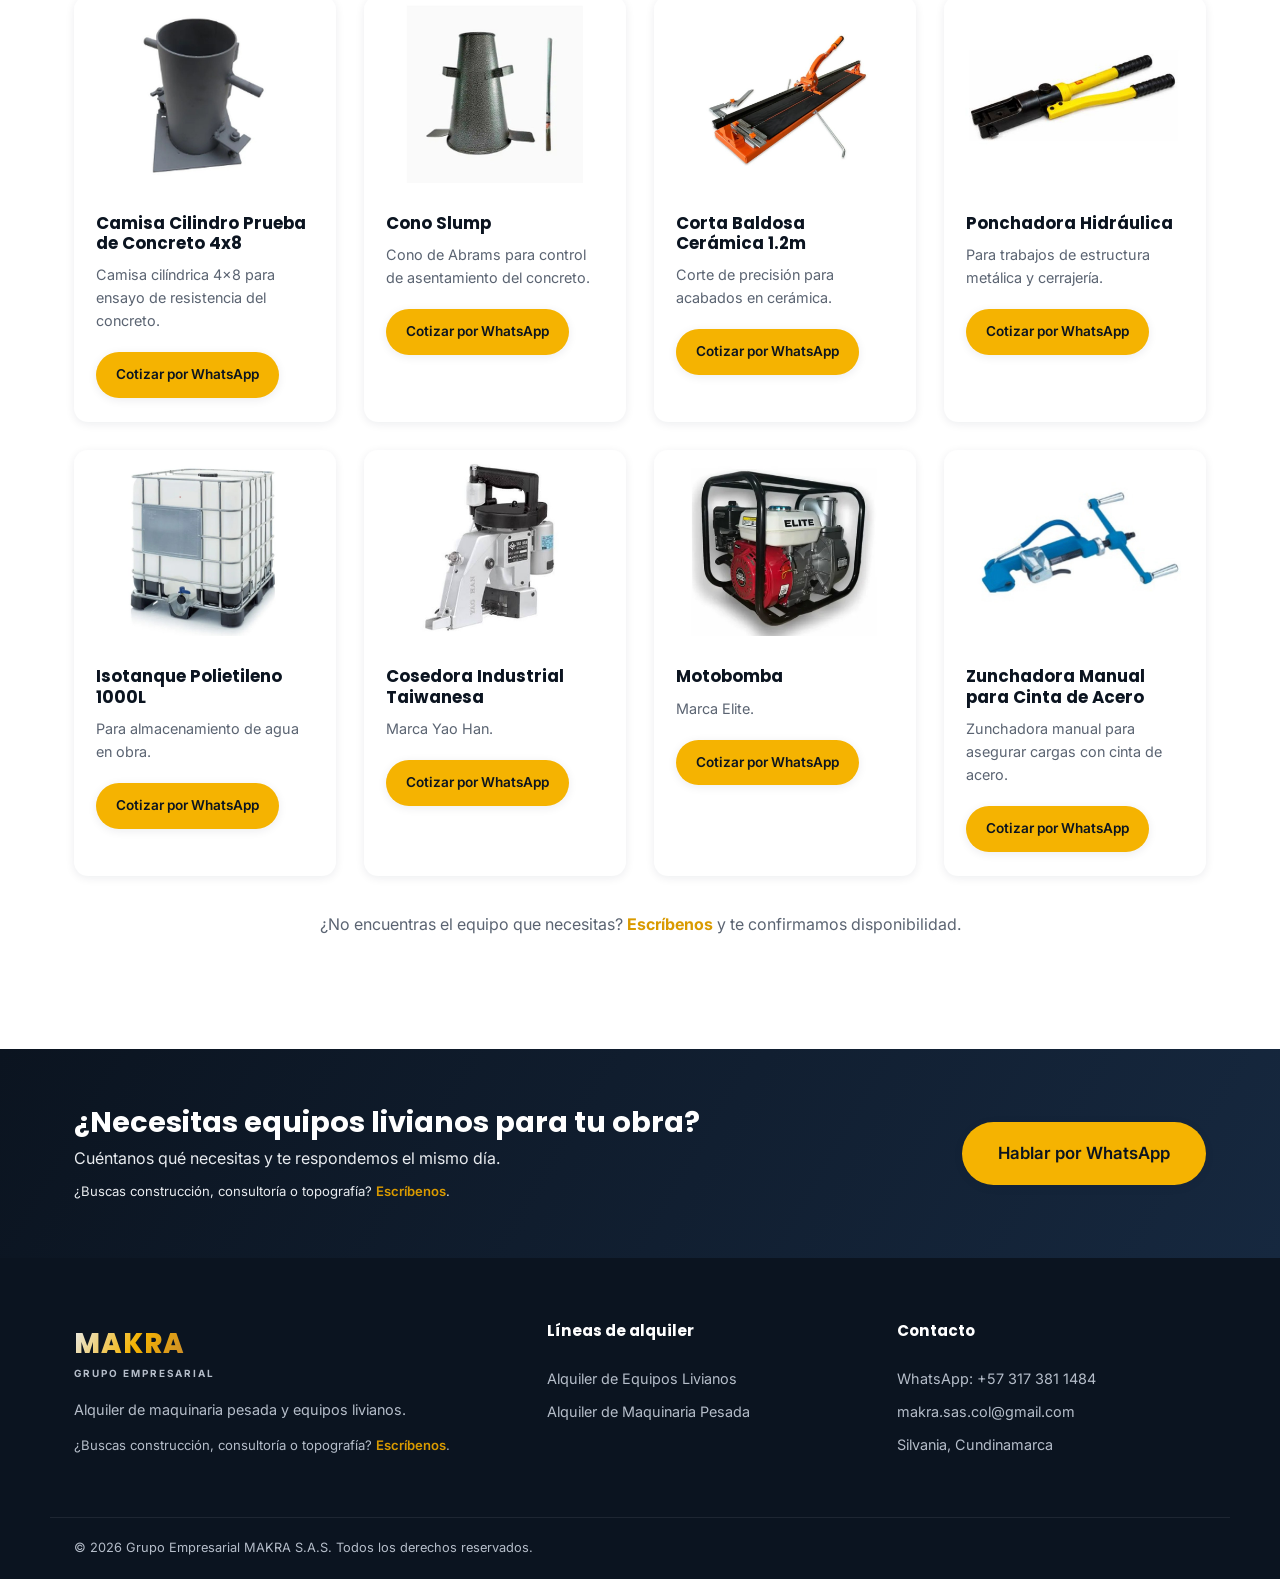
==== commit 7e36d0ee: "Cotizador con seleccion de categorias y dias, ajustes de contacto y realce del hero" ====
--- a/alquiler-equipos-livianos.html
+++ b/alquiler-equipos-livianos.html
@@ -30,6 +30,7 @@
       <a href="index.html" class="nav-link">Inicio</a>
       <a href="alquiler-equipos-livianos.html" class="nav-link">Equipos Livianos</a>
       <a href="alquiler-maquinaria-pesada.html" class="nav-link">Maquinaria Pesada</a>
+      <a href="index.html#cotizador" class="nav-link">Cotizador</a>
       <a href="index.html#contacto" class="nav-link">Contacto</a>
     </nav>
     <div class="header-actions">
@@ -405,7 +406,7 @@
     <div class="footer-col">
       <h4>Contacto</h4>
       <a href="https://wa.me/573173811484" target="_blank" rel="noopener">WhatsApp: +57 317 381 1484</a>
-      <a href="mailto:contacto@grupomakra.com">contacto@grupomakra.com</a>
+      <a href="mailto:makra.sas.col@gmail.com">makra.sas.col@gmail.com</a>
       <span>Silvania, Cundinamarca</span>
     </div>
   </div>
--- a/css/styles.css
+++ b/css/styles.css
@@ -195,8 +195,15 @@
   font-size:.8rem;
   margin-bottom:16px;
 }
-.hero h1{ color:var(--white); font-size:clamp(2rem, 4.5vw, 3.2rem); margin-bottom:20px; }
-.hero-sub{ color:var(--gray-200); font-size:1.05rem; max-width:620px; margin-bottom:32px; }
+.hero h1{ color:var(--white); font-size:clamp(2rem, 4.5vw, 3.2rem); margin-bottom:20px; text-shadow:0 2px 10px rgba(0,0,0,0.45); }
+.hero-sub{
+  color:var(--white);
+  font-size:1.18rem;
+  font-weight:500;
+  max-width:640px;
+  margin-bottom:32px;
+  text-shadow:0 2px 6px rgba(0,0,0,0.65), 0 1px 12px rgba(0,0,0,0.4);
+}
 .hero-actions{ display:flex; gap:16px; flex-wrap:wrap; }
 
 /* ===== Stats ===== */
@@ -341,18 +348,19 @@
   padding:20px;
   box-shadow:var(--shadow-sm);
 }
-.clients-wrap img{ border-radius:var(--radius-sm); width:100%; height:auto; aspect-ratio:2250/1601; object-fit:cover; }
-.clients-extra{ display:flex; flex-wrap:wrap; justify-content:center; gap:20px; margin-top:20px; }
+.clients-grid{ display:flex; flex-wrap:wrap; justify-content:center; align-items:center; gap:18px; }
 .client-logo-card{
   background:var(--white);
   border:1px solid var(--gray-200);
   border-radius:var(--radius-sm);
   box-shadow:var(--shadow-sm);
-  padding:16px 26px;
+  padding:14px 22px;
   display:flex; align-items:center; justify-content:center;
-  height:96px;
-}
-.client-logo-card img{ max-height:60px; max-width:180px; width:auto; height:auto; object-fit:contain; }
+  height:104px;
+  transition:transform var(--transition), box-shadow var(--transition);
+}
+.client-logo-card:hover{ transform:translateY(-3px); box-shadow:var(--shadow-md); }
+.client-logo-card img{ max-height:70px; max-width:260px; width:auto; height:auto; object-fit:contain; }
 .client-logo-card-dark{ background:var(--navy-900); border-color:var(--navy-900); }
 .about-text h2{ font-size:clamp(1.6rem, 3vw, 2.1rem); }
 .check-list{ margin-top:20px; display:flex; flex-direction:column; gap:12px; }
@@ -455,6 +463,14 @@
 .contact-card span{ font-size:.85rem; color:var(--gray-600); }
 .contact-icon{ font-size:1.3rem; line-height:1; }
 
+.contact-card-icon-only{
+  justify-content:center;
+  align-items:center;
+  gap:10px;
+}
+.contact-card-icon-only svg{ color:#25D366; flex-shrink:0; }
+.contact-card-icon-only span{ font-size:.9rem; font-weight:700; color:var(--navy-900); }
+
 .social-row{ display:flex; gap:12px; margin-top:28px; }
 .social-btn{
   width:42px; height:42px;
@@ -488,6 +504,51 @@
 }
 .form-row{ display:grid; grid-template-columns:1fr 1fr; gap:16px; }
 .form-note{ font-size:.78rem; color:var(--gray-600); margin-top:-4px; }
+
+/* ===== Cotizador ===== */
+.quote-card{
+  background:var(--white);
+  border:1px solid var(--gray-200);
+  border-radius:var(--radius);
+  box-shadow:var(--shadow-sm);
+  padding:36px;
+  max-width:760px;
+  margin:0 auto;
+}
+.quote-fieldset{ border:none; padding:0; margin:0 0 24px; }
+.quote-fieldset legend{ font-weight:700; font-size:.95rem; color:var(--navy-900); margin-bottom:14px; padding:0; }
+.category-list{ display:flex; flex-direction:column; gap:10px; }
+.category-check{
+  display:flex; align-items:center; flex-wrap:wrap; gap:14px;
+  background:var(--gray-100);
+  border:1.5px solid var(--gray-200);
+  border-radius:var(--radius-sm);
+  padding:14px 16px;
+  transition:border-color var(--transition), background var(--transition);
+}
+.category-check:has(input[type="checkbox"]:checked),
+.category-check.is-checked{
+  border-color:var(--yellow-dark);
+  background:rgba(245,179,1,0.08);
+}
+.category-check input[type="checkbox"]{ width:20px; height:20px; accent-color:var(--yellow-dark); flex-shrink:0; cursor:pointer; }
+.category-name{ font-weight:600; font-size:.92rem; color:var(--navy-800); flex:1 1 auto; cursor:pointer; }
+.category-days{ display:flex; align-items:center; gap:8px; margin-left:auto; }
+.category-days label{ font-size:.78rem; color:var(--gray-600); font-weight:500; }
+.category-days input{
+  width:74px;
+  padding:8px 10px;
+  border-radius:var(--radius-sm);
+  border:1.5px solid var(--gray-200);
+  font-size:.9rem;
+  font-family:var(--font-body);
+  background:var(--white);
+  color:var(--navy-900);
+}
+.category-days input:disabled{ background:var(--gray-200); color:var(--gray-400); cursor:not-allowed; }
+.quote-status{ font-size:.85rem; font-weight:600; margin-top:14px; min-height:1.2em; }
+.quote-status.is-error{ color:#C0392B; }
+.quote-status.is-success{ color:#1E8449; }
 
 /* ===== Footer ===== */
 .site-footer{ background:var(--navy-900); color:var(--gray-200); padding-top:64px; }
@@ -586,4 +647,8 @@
   .form-row{ grid-template-columns:1fr; }
   .cta-inner{ flex-direction:column; align-items:flex-start; }
   .hero{ min-height:100vh; }
-}
+  .quote-card{ padding:24px 20px; }
+  .category-check{ flex-direction:column; align-items:flex-start; }
+  .category-days{ margin-left:0; width:100%; }
+  .category-days input{ width:100%; }
+}
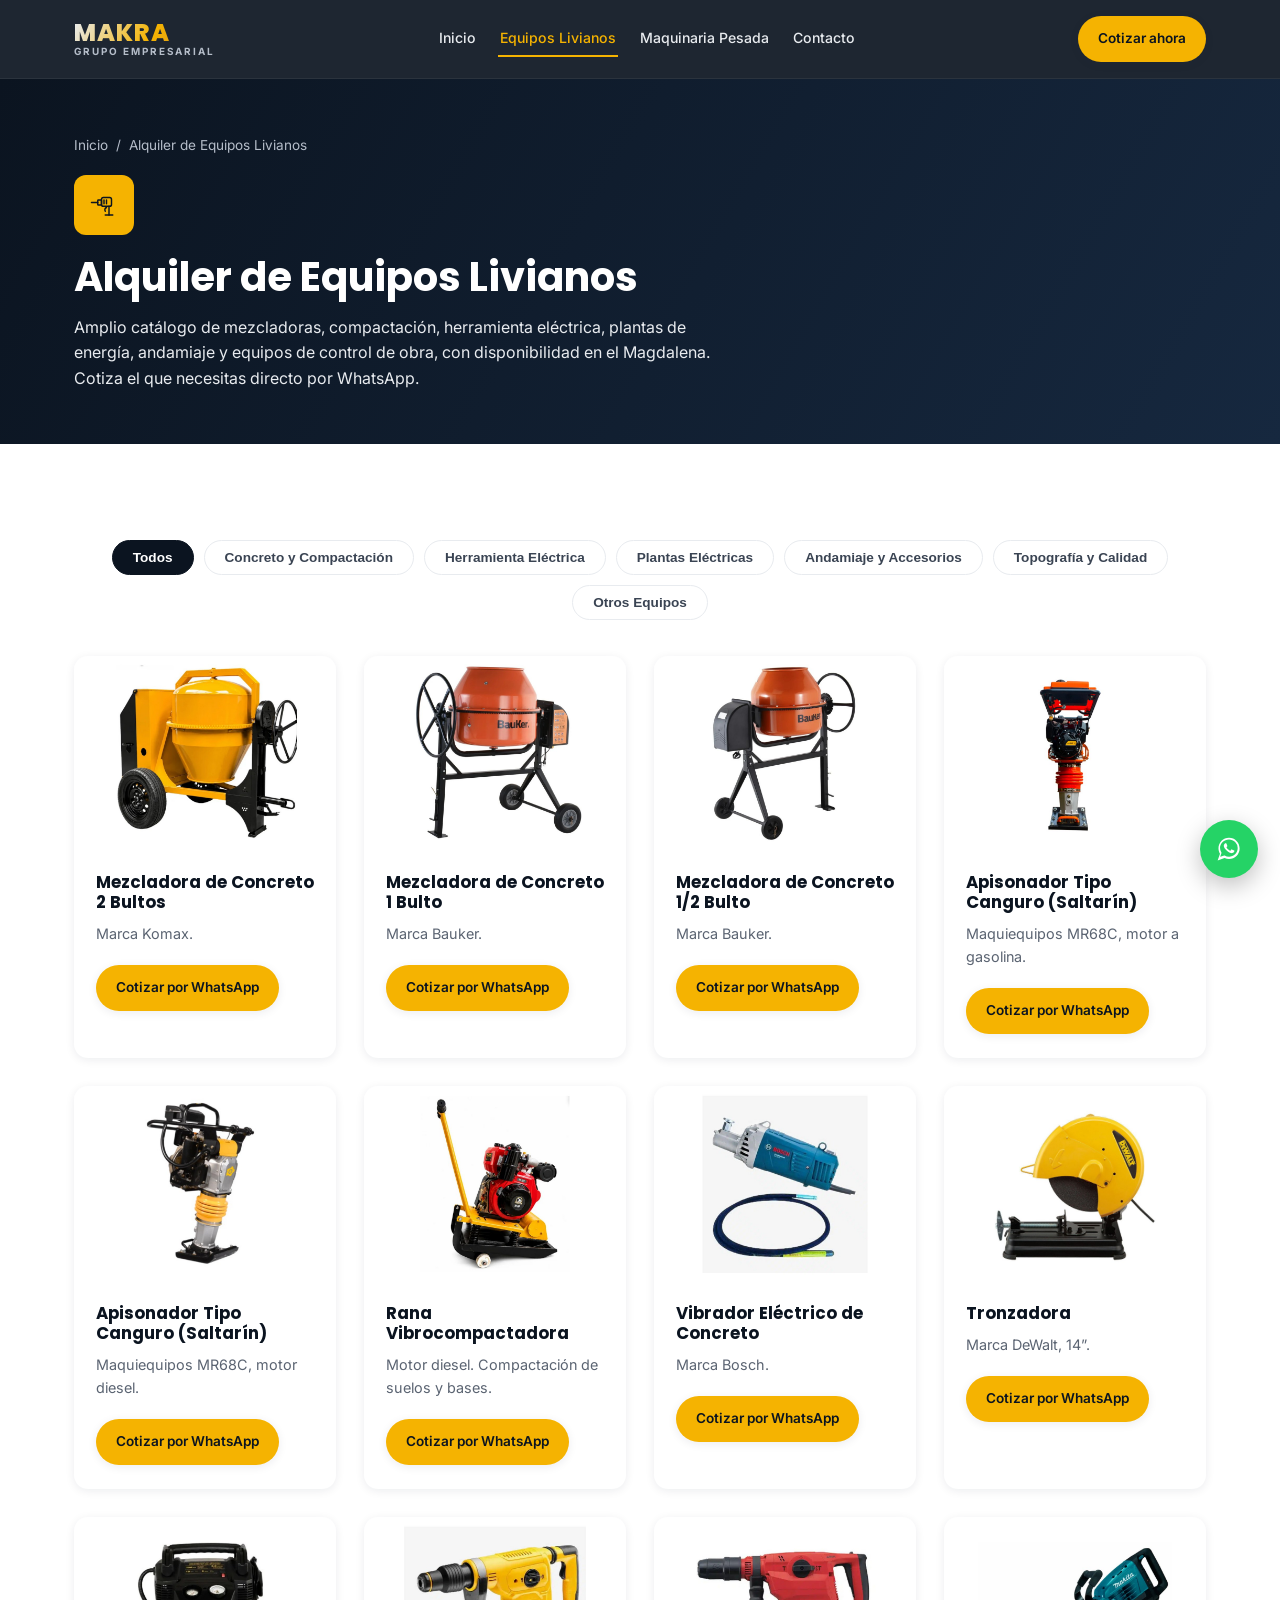
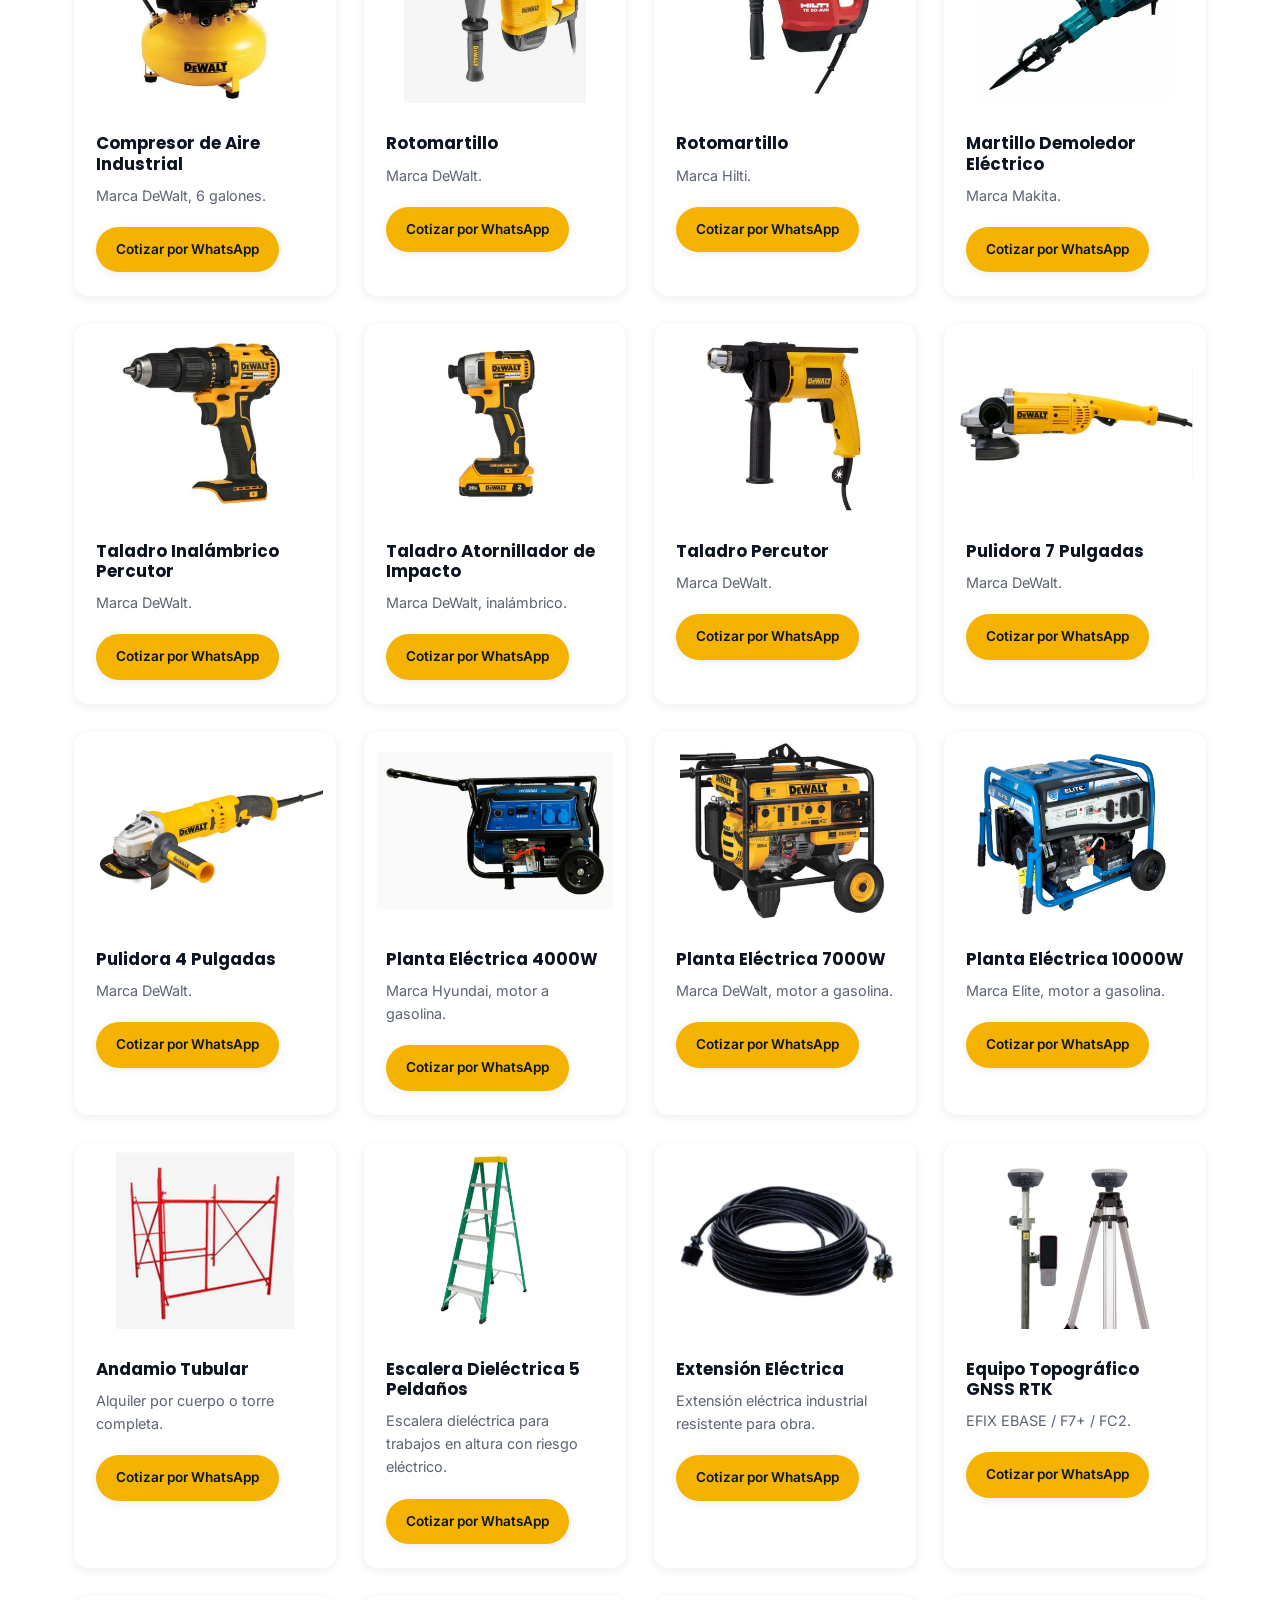
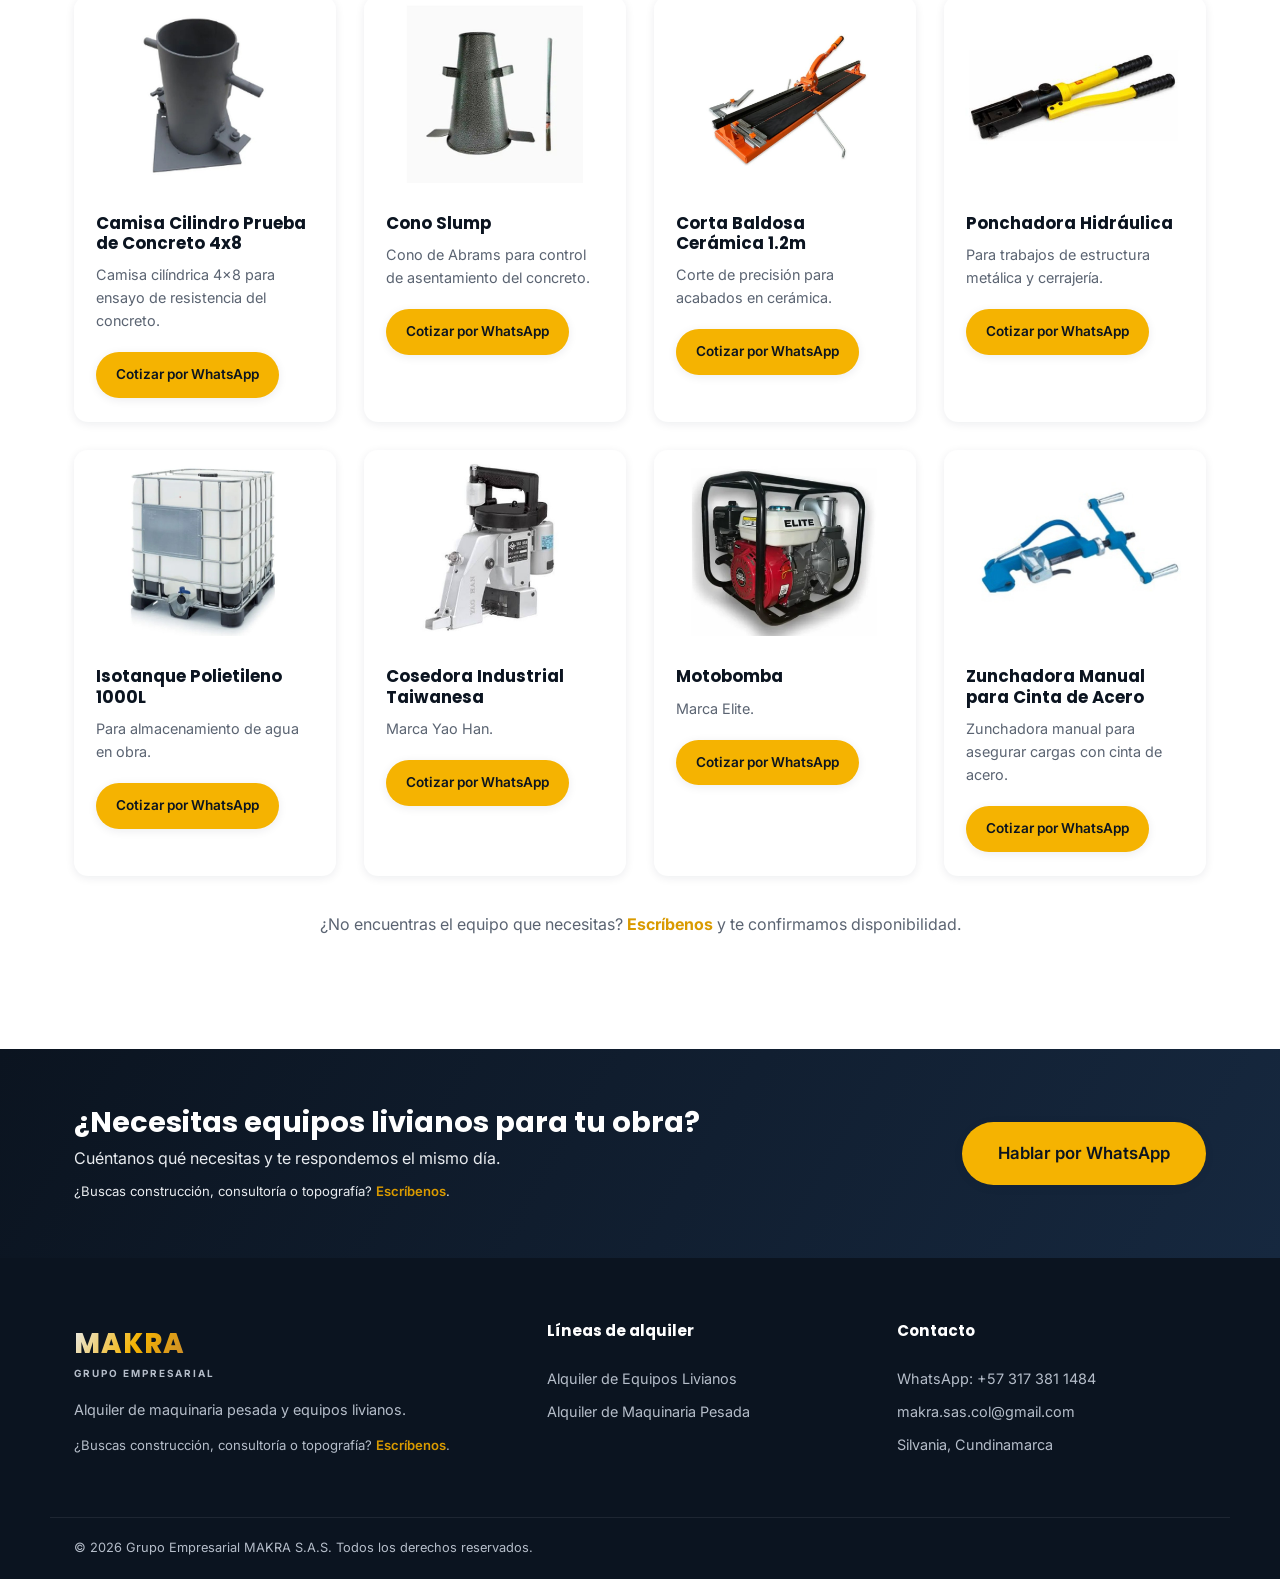
==== commit fe1c5cdf: "Fusionar cotizador con formulario de contacto: selección de equipos individuales por línea y categor" ====
--- a/alquiler-equipos-livianos.html
+++ b/alquiler-equipos-livianos.html
@@ -30,7 +30,6 @@
       <a href="index.html" class="nav-link">Inicio</a>
       <a href="alquiler-equipos-livianos.html" class="nav-link">Equipos Livianos</a>
       <a href="alquiler-maquinaria-pesada.html" class="nav-link">Maquinaria Pesada</a>
-      <a href="index.html#cotizador" class="nav-link">Cotizador</a>
       <a href="index.html#contacto" class="nav-link">Contacto</a>
     </nav>
     <div class="header-actions">
--- a/css/styles.css
+++ b/css/styles.css
@@ -30,6 +30,9 @@
 
 *,*::before,*::after{ box-sizing:border-box; }
 html{ scroll-behavior:smooth; }
+/* Asegura que el atributo [hidden] siempre oculte, incluso en elementos
+   que además tienen display:flex/grid propio (ej. el cotizador). */
+[hidden]{ display:none !important; }
 
 /* Foco visible: se ve claro al navegar con teclado, sin aparecer con el mouse.
    El anillo interior (navy) resalta sobre fondos claros y el exterior
@@ -443,14 +446,15 @@
 .cta-inner p{ color:var(--gray-200); margin:0; }
 
 /* ===== Contacto ===== */
-.contact-grid{
+.contact-layout{
   display:grid;
-  grid-template-columns:1fr 1fr;
-  gap:60px;
+  grid-template-columns:340px 1fr;
+  gap:48px;
   align-items:start;
 }
+.contact-info{ position:sticky; top:100px; }
 .contact-lead{ color:var(--gray-600); }
-.contact-cards{ display:grid; grid-template-columns:1fr 1fr; gap:16px; margin-top:24px; }
+.contact-cards{ display:flex; flex-direction:column; gap:16px; }
 .contact-card{
   display:flex; align-items:flex-start; gap:12px;
   background:var(--gray-100);
@@ -471,7 +475,7 @@
 .contact-card-icon-only svg{ color:#25D366; flex-shrink:0; }
 .contact-card-icon-only span{ font-size:.9rem; font-weight:700; color:var(--navy-900); }
 
-.social-row{ display:flex; gap:12px; margin-top:28px; }
+.social-row{ display:flex; gap:12px; margin-top:24px; }
 .social-btn{
   width:42px; height:42px;
   display:flex; align-items:center; justify-content:center;
@@ -505,48 +509,120 @@
 .form-row{ display:grid; grid-template-columns:1fr 1fr; gap:16px; }
 .form-note{ font-size:.78rem; color:var(--gray-600); margin-top:-4px; }
 
-/* ===== Cotizador ===== */
-.quote-card{
-  background:var(--white);
-  border:1px solid var(--gray-200);
-  border-radius:var(--radius);
-  box-shadow:var(--shadow-sm);
-  padding:36px;
-  max-width:760px;
-  margin:0 auto;
-}
-.quote-fieldset{ border:none; padding:0; margin:0 0 24px; }
-.quote-fieldset legend{ font-weight:700; font-size:.95rem; color:var(--navy-900); margin-bottom:14px; padding:0; }
-.category-list{ display:flex; flex-direction:column; gap:10px; }
-.category-check{
-  display:flex; align-items:center; flex-wrap:wrap; gap:14px;
-  background:var(--gray-100);
+/* ===== Cotizador (integrado en el formulario de Contacto) ===== */
+.quote-form h3{ font-size:1.4rem; margin:2px 0 2px; }
+.quote-intro{ font-size:.88rem; color:var(--gray-600); margin:0 0 6px; }
+
+.quote-picker{ display:flex; flex-direction:column; gap:14px; }
+
+.quote-line-toggle{ display:flex; flex-wrap:wrap; align-items:center; gap:10px; }
+.quote-line-label{ font-size:.85rem; font-weight:600; color:var(--navy-800); margin-right:2px; }
+.line-btn{
+  font-family:var(--font-body);
+  font-size:.85rem; font-weight:700;
+  padding:10px 18px;
+  border-radius:999px;
+  border:1.5px solid var(--gray-200);
+  background:var(--white);
+  color:var(--navy-800);
+  cursor:pointer;
+  transition:border-color var(--transition), background var(--transition), color var(--transition);
+}
+.line-btn:hover{ border-color:var(--yellow-dark); }
+.line-btn[aria-pressed="true"]{
+  background:var(--navy-900);
+  border-color:var(--navy-900);
+  color:var(--white);
+}
+
+.quote-items-wrap{ display:flex; flex-direction:column; gap:18px; }
+.quote-category-title{
+  font-size:.8rem; font-weight:700; text-transform:uppercase; letter-spacing:.04em;
+  color:var(--gray-600); margin:0 0 10px;
+}
+.quote-items-grid{
+  display:grid;
+  grid-template-columns:repeat(auto-fill, minmax(150px, 1fr));
+  gap:10px;
+}
+.quote-item{
+  display:flex; flex-direction:column; gap:8px;
+  background:var(--white);
   border:1.5px solid var(--gray-200);
   border-radius:var(--radius-sm);
-  padding:14px 16px;
+  padding:10px;
+  cursor:pointer;
   transition:border-color var(--transition), background var(--transition);
 }
-.category-check:has(input[type="checkbox"]:checked),
-.category-check.is-checked{
+.quote-item:hover{ border-color:var(--yellow-dark); }
+.quote-item:has(input:checked),
+.quote-item.is-checked{
   border-color:var(--yellow-dark);
   background:rgba(245,179,1,0.08);
 }
-.category-check input[type="checkbox"]{ width:20px; height:20px; accent-color:var(--yellow-dark); flex-shrink:0; cursor:pointer; }
-.category-name{ font-weight:600; font-size:.92rem; color:var(--navy-800); flex:1 1 auto; cursor:pointer; }
-.category-days{ display:flex; align-items:center; gap:8px; margin-left:auto; }
-.category-days label{ font-size:.78rem; color:var(--gray-600); font-weight:500; }
-.category-days input{
-  width:74px;
-  padding:8px 10px;
+.quote-item-thumb{
+  width:100%; aspect-ratio:1/1;
+  border-radius:6px;
+  overflow:hidden;
+  background:var(--gray-100);
+  position:relative;
+}
+.quote-item-thumb img{ width:100%; height:100%; object-fit:cover; }
+.quote-item-check{
+  position:absolute; top:6px; right:6px;
+  width:20px; height:20px;
+  accent-color:var(--yellow-dark);
+  cursor:pointer;
+}
+.quote-item-name{ font-size:.8rem; font-weight:600; color:var(--navy-800); line-height:1.3; }
+
+.quote-group-btn{ align-self:flex-start; }
+.quote-hint{ font-size:.78rem; color:var(--gray-600); margin:0; }
+
+.quote-summary{
+  background:var(--white);
+  border:1.5px solid var(--yellow-dark);
   border-radius:var(--radius-sm);
+  padding:18px;
+  display:flex; flex-direction:column; gap:12px;
+}
+.quote-summary-msg{ font-weight:700; font-size:.92rem; color:var(--navy-900); margin:0; }
+.summary-list{ display:flex; flex-direction:column; gap:8px; }
+.summary-row{
+  display:flex; align-items:center; gap:10px; flex-wrap:wrap;
+  background:var(--gray-100);
+  border-radius:var(--radius-sm);
+  padding:10px 12px;
+}
+.summary-row img{ width:36px; height:36px; object-fit:cover; border-radius:6px; flex-shrink:0; background:var(--white); }
+.summary-row-name{ font-weight:600; font-size:.86rem; color:var(--navy-800); flex:1 1 160px; }
+.summary-days{ display:flex; align-items:center; gap:6px; }
+.summary-days label{ font-size:.76rem; color:var(--gray-600); font-weight:500; white-space:nowrap; }
+.summary-days input{
+  width:64px;
+  padding:7px 8px;
+  border-radius:6px;
   border:1.5px solid var(--gray-200);
-  font-size:.9rem;
+  font-size:.85rem;
   font-family:var(--font-body);
   background:var(--white);
   color:var(--navy-900);
 }
-.category-days input:disabled{ background:var(--gray-200); color:var(--gray-400); cursor:not-allowed; }
-.quote-status{ font-size:.85rem; font-weight:600; margin-top:14px; min-height:1.2em; }
+.summary-remove{
+  background:none; border:none; cursor:pointer;
+  color:var(--gray-600); font-size:1.1rem; line-height:1;
+  padding:4px 6px; border-radius:6px;
+}
+.summary-remove:hover{ background:var(--gray-200); color:#C0392B; }
+.quote-edit-link{
+  align-self:flex-start;
+  background:none; border:none; cursor:pointer;
+  font-size:.82rem; font-weight:600; color:var(--navy-700);
+  text-decoration:underline;
+  padding:0;
+}
+
+.quote-status{ font-size:.85rem; font-weight:600; margin-top:-4px; min-height:1.2em; }
 .quote-status.is-error{ color:#C0392B; }
 .quote-status.is-success{ color:#1E8449; }
 
@@ -615,7 +691,8 @@
   .machines-grid{ grid-template-columns:repeat(2,1fr); }
   .business-grid{ grid-template-columns:repeat(2,1fr); }
   .features-grid{ grid-template-columns:1fr; }
-  .about-grid, .contact-grid{ grid-template-columns:1fr; gap:36px; }
+  .about-grid, .contact-layout{ grid-template-columns:1fr; gap:36px; }
+  .contact-info{ position:static; }
   .footer-inner{ grid-template-columns:1fr 1fr; }
 }
 
@@ -643,12 +720,11 @@
   .stats-grid{ grid-template-columns:1fr; max-width:320px; gap:28px; }
   .projects-grid, .machines-grid, .business-grid{ grid-template-columns:1fr; }
   .footer-inner{ grid-template-columns:1fr; }
-  .contact-cards{ grid-template-columns:1fr; }
   .form-row{ grid-template-columns:1fr; }
   .cta-inner{ flex-direction:column; align-items:flex-start; }
   .hero{ min-height:100vh; }
-  .quote-card{ padding:24px 20px; }
-  .category-check{ flex-direction:column; align-items:flex-start; }
-  .category-days{ margin-left:0; width:100%; }
-  .category-days input{ width:100%; }
-}
+  .contact-form{ padding:24px 20px; }
+  .quote-items-grid{ grid-template-columns:repeat(auto-fill, minmax(120px, 1fr)); }
+  .summary-row{ align-items:flex-start; }
+  .summary-days{ width:100%; justify-content:space-between; }
+}
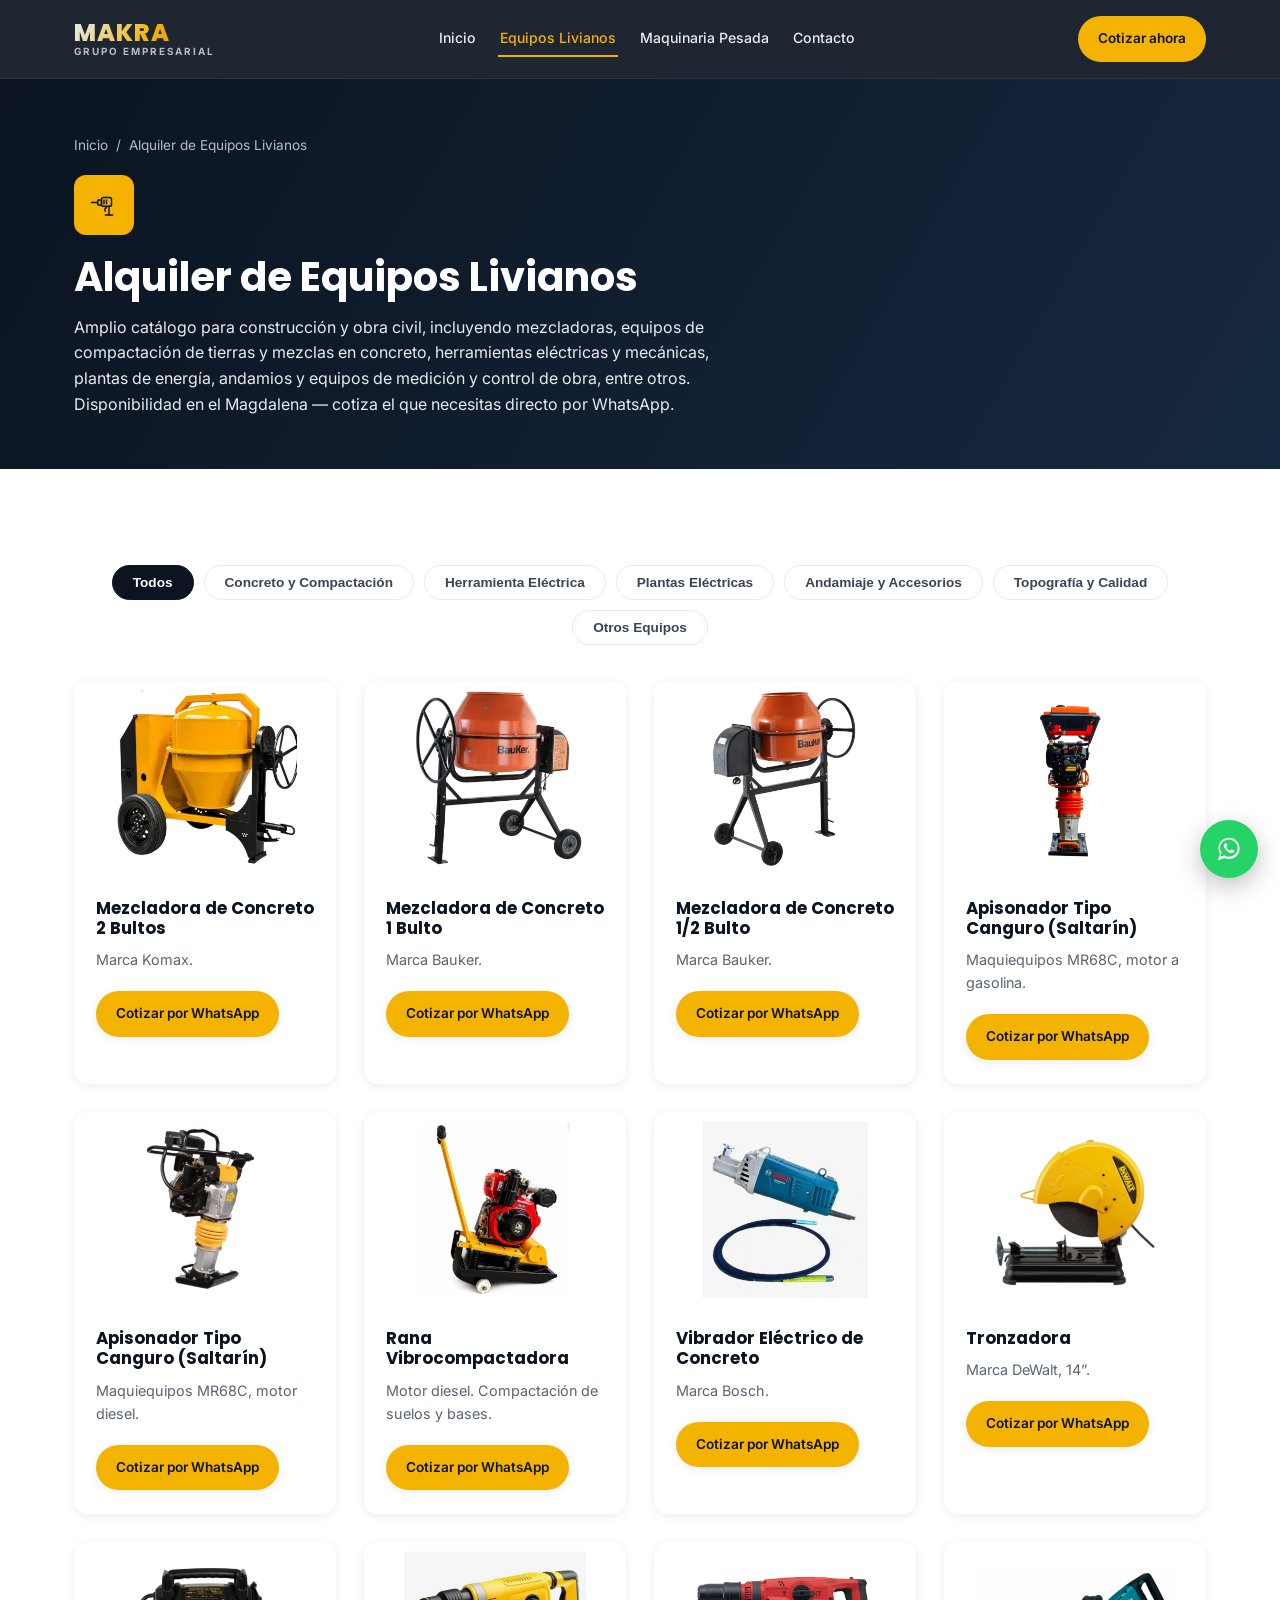
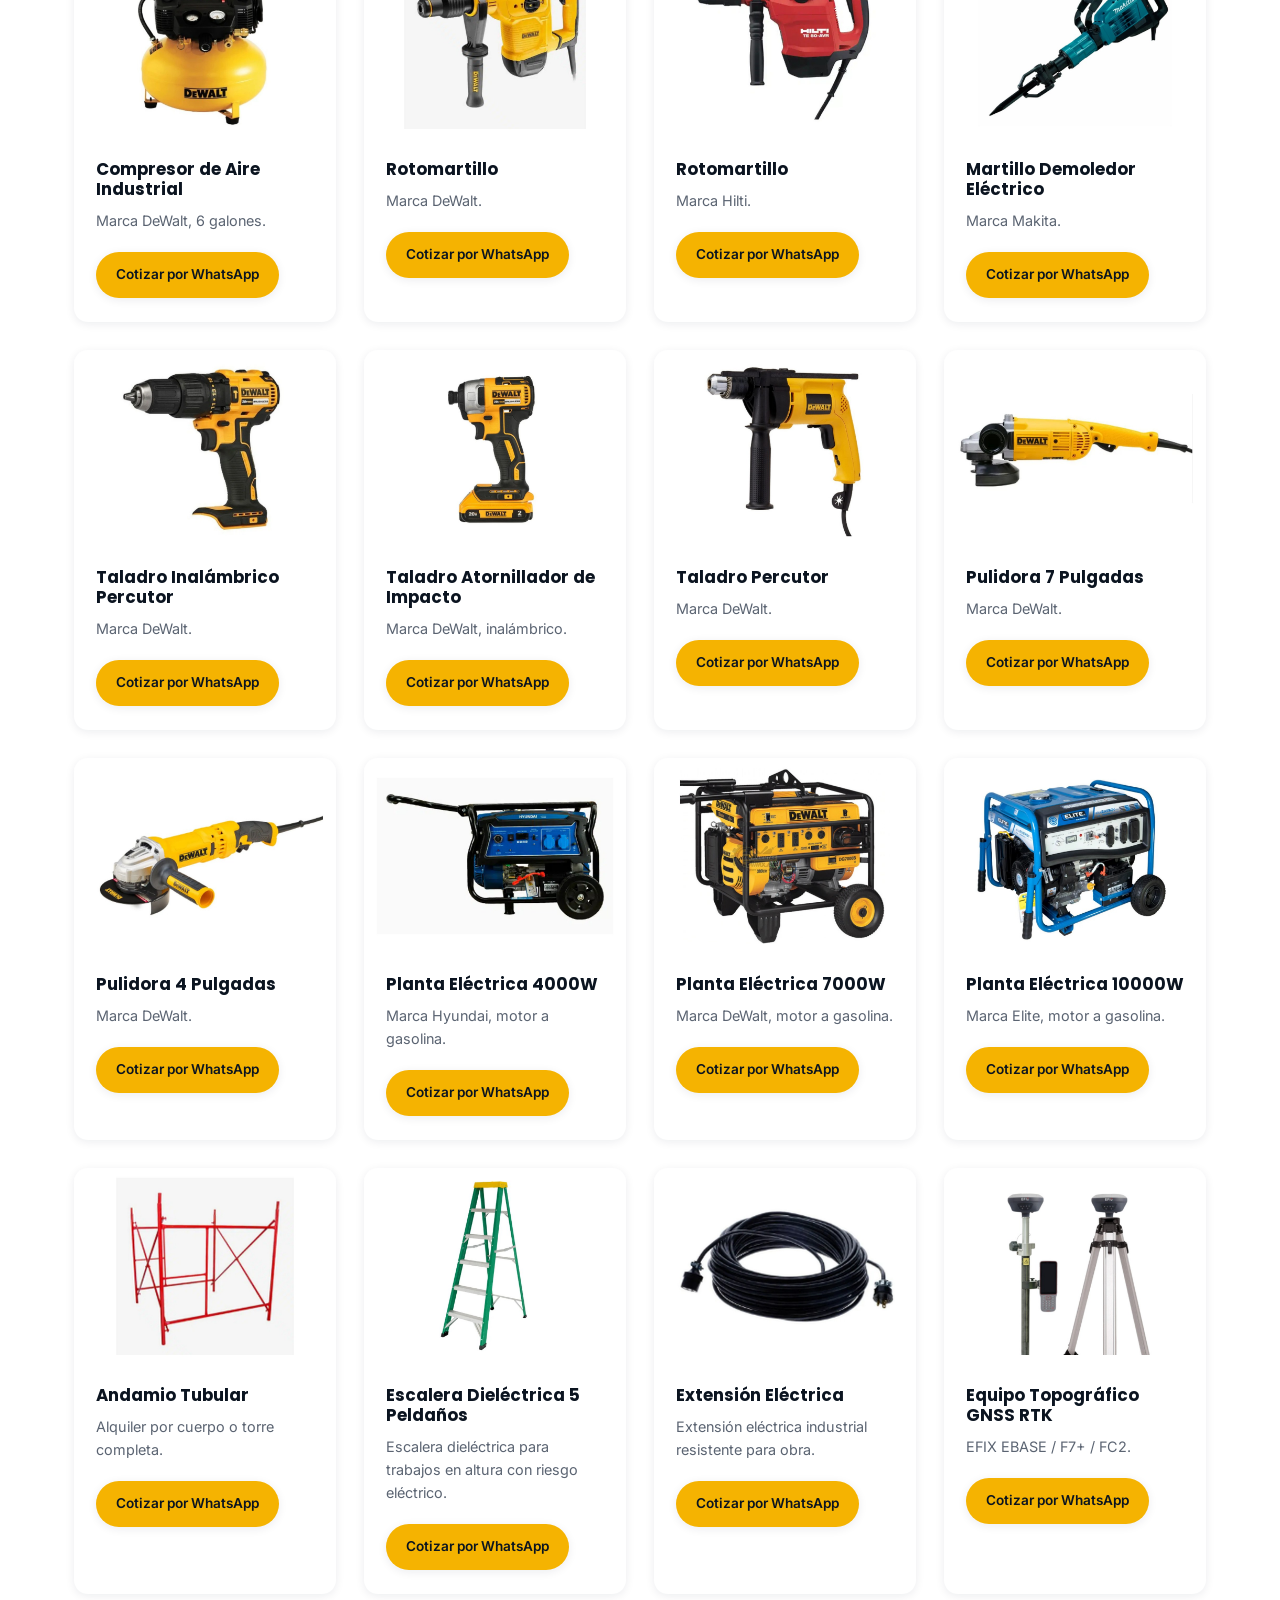
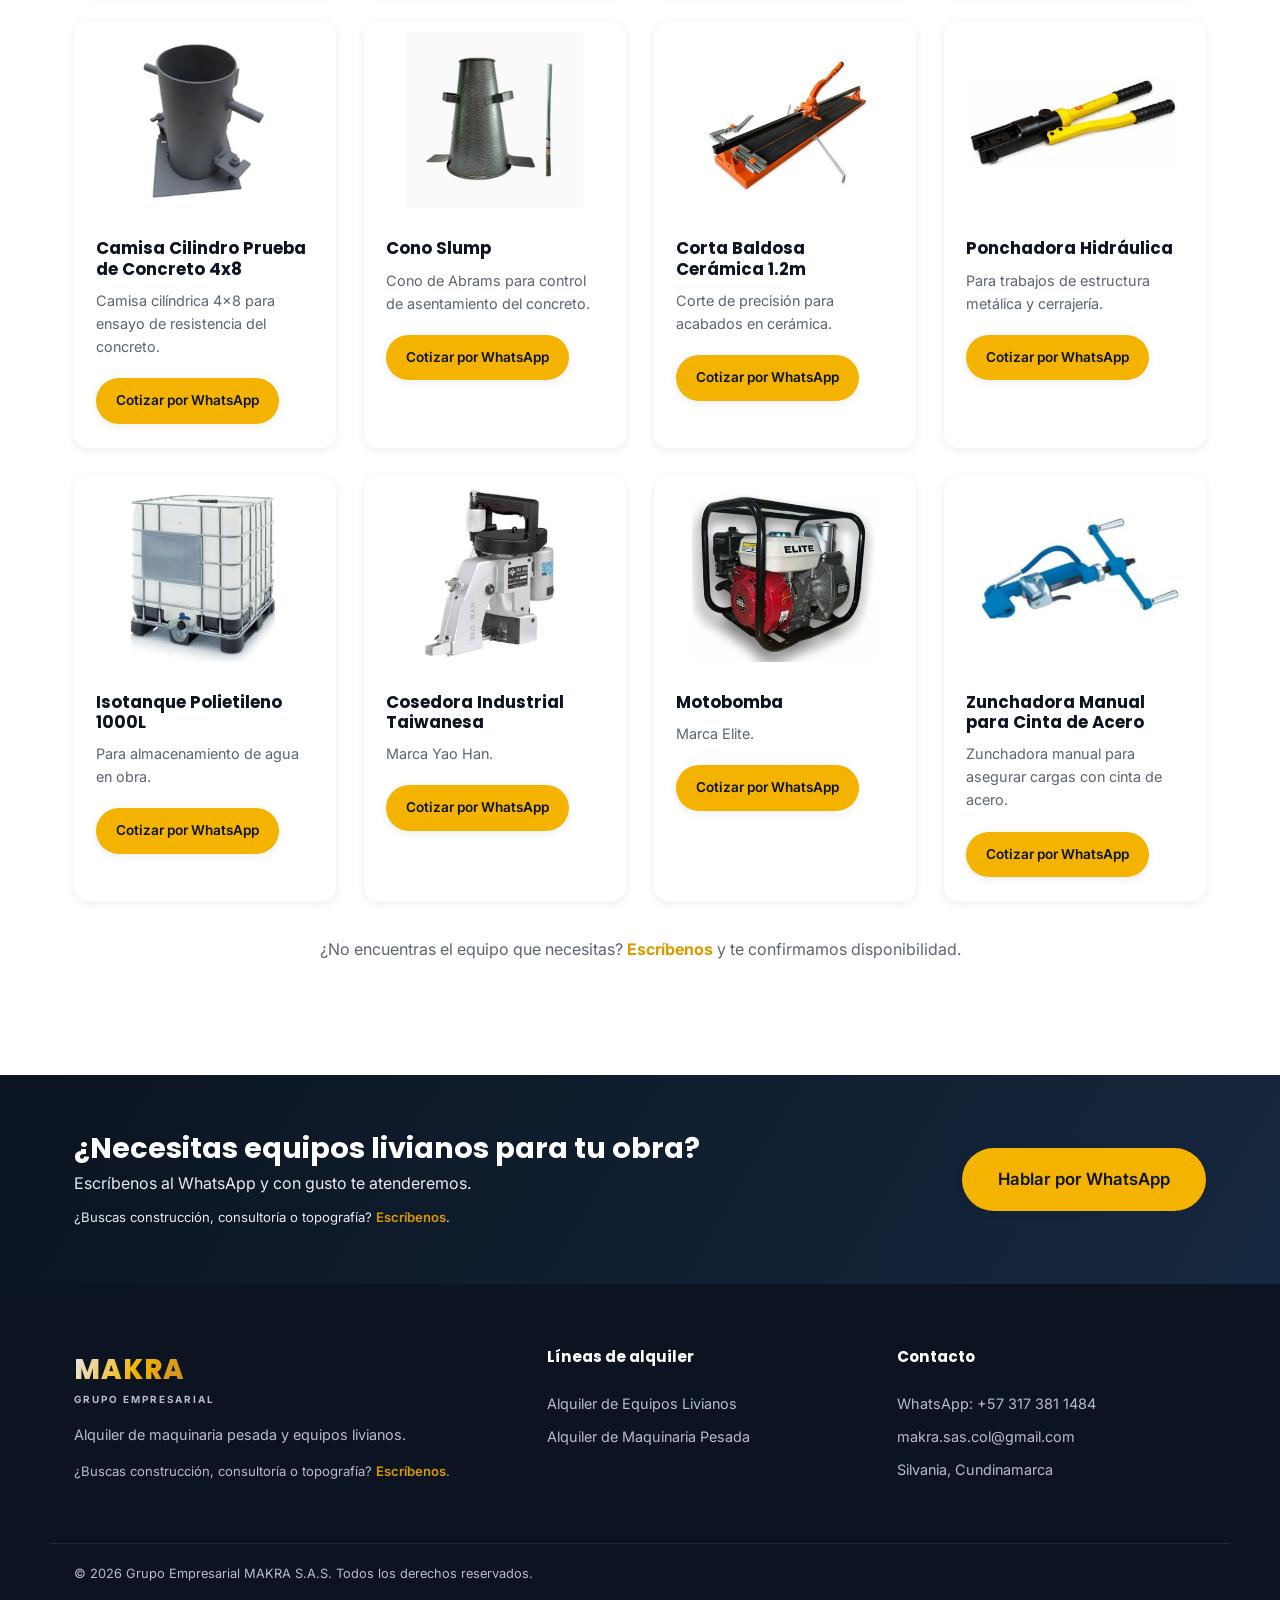
==== commit 5e5e55a5: "Corregir ortografia y texto en secciones clave, y reemplazar favicon incorrecto por el de MAKRA" ====
--- a/alquiler-equipos-livianos.html
+++ b/alquiler-equipos-livianos.html
@@ -60,7 +60,7 @@
       </svg>
     </span>
     <h1>Alquiler de Equipos Livianos</h1>
-    <p>Amplio catálogo de mezcladoras, compactación, herramienta eléctrica, plantas de energía, andamiaje y equipos de control de obra, con disponibilidad en el Magdalena. Cotiza el que necesitas directo por WhatsApp.</p>
+    <p>Amplio catálogo para construcción y obra civil, incluyendo mezcladoras, equipos de compactación de tierras y mezclas en concreto, herramientas eléctricas y mecánicas, plantas de energía, andamios y equipos de medición y control de obra, entre otros. Disponibilidad en el Magdalena — cotiza el que necesitas directo por WhatsApp.</p>
   </div>
 </section>
 
@@ -379,7 +379,7 @@
   <div class="container cta-inner">
     <div>
       <h2>¿Necesitas equipos livianos para tu obra?</h2>
-      <p>Cuéntanos qué necesitas y te respondemos el mismo día.</p>
+      <p>Escríbenos al WhatsApp y con gusto te atenderemos.</p>
       <p class="other-services-note">¿Buscas construcción, consultoría o topografía? <a href="https://wa.me/573173811484?text=Hola%20MAKRA%2C%20quiero%20informaci%C3%B3n%20sobre%20construcci%C3%B3n%2C%20consultor%C3%ADa%20o%20topograf%C3%ADa" target="_blank" rel="noopener">Escríbenos</a>.</p>
     </div>
     <a class="btn btn-primary btn-lg" target="_blank" rel="noopener"
--- a/css/styles.css
+++ b/css/styles.css
@@ -79,6 +79,7 @@
   white-space:nowrap;
 }
 .btn:hover{ transform:translateY(-2px); }
+.btn:disabled{ opacity:.45; cursor:not-allowed; transform:none; box-shadow:none; }
 .btn-primary{ background:var(--yellow); color:var(--navy-900); box-shadow:var(--shadow-sm); }
 .btn-primary:hover{ background:var(--yellow-dark); box-shadow:var(--shadow-md); }
 .btn-outline{ border-color:rgba(255,255,255,0.6); color:var(--white); }
@@ -513,11 +514,22 @@
 .quote-form h3{ font-size:1.4rem; margin:2px 0 2px; }
 .quote-intro{ font-size:.88rem; color:var(--gray-600); margin:0 0 6px; }
 
-.quote-picker{ display:flex; flex-direction:column; gap:14px; }
-
-.quote-line-toggle{ display:flex; flex-wrap:wrap; align-items:center; gap:10px; }
-.quote-line-label{ font-size:.85rem; font-weight:600; color:var(--navy-800); margin-right:2px; }
-.line-btn{
+.quote-counter-bar{
+  display:flex; align-items:center; gap:8px;
+  background:var(--navy-900);
+  color:var(--white);
+  border-radius:var(--radius-sm);
+  padding:10px 14px;
+  font-size:.85rem; font-weight:600;
+  align-self:flex-start;
+}
+.quote-counter-bar strong{ color:var(--yellow); font-size:1rem; }
+.quote-counter-icon{ font-size:1rem; }
+
+.quote-picker{ display:flex; flex-direction:column; gap:12px; }
+
+.quote-tabs{ display:flex; flex-wrap:wrap; gap:10px; }
+.quote-tab{
   font-family:var(--font-body);
   font-size:.85rem; font-weight:700;
   padding:10px 18px;
@@ -528,56 +540,121 @@
   cursor:pointer;
   transition:border-color var(--transition), background var(--transition), color var(--transition);
 }
-.line-btn:hover{ border-color:var(--yellow-dark); }
-.line-btn[aria-pressed="true"]{
+.quote-tab:hover{ border-color:var(--yellow-dark); }
+.quote-tab[aria-pressed="true"]{
   background:var(--navy-900);
   border-color:var(--navy-900);
   color:var(--white);
 }
 
-.quote-items-wrap{ display:flex; flex-direction:column; gap:18px; }
-.quote-category-title{
-  font-size:.8rem; font-weight:700; text-transform:uppercase; letter-spacing:.04em;
-  color:var(--gray-600); margin:0 0 10px;
-}
-.quote-items-grid{
-  display:grid;
-  grid-template-columns:repeat(auto-fill, minmax(150px, 1fr));
-  gap:10px;
-}
-.quote-item{
+.quote-cat-chips{ display:flex; flex-wrap:wrap; gap:8px; }
+.quote-chip{
+  font-family:var(--font-body);
+  font-size:.78rem; font-weight:600;
+  padding:6px 14px;
+  border-radius:999px;
+  border:1.5px solid var(--gray-200);
+  background:var(--gray-100);
+  color:var(--gray-600);
+  cursor:pointer;
+  transition:border-color var(--transition), background var(--transition), color var(--transition);
+}
+.quote-chip:hover{ border-color:var(--yellow-dark); }
+.quote-chip[aria-pressed="true"]{
+  background:var(--yellow);
+  border-color:var(--yellow-dark);
+  color:var(--navy-900);
+}
+
+.quote-search{
+  font-family:var(--font-body);
+  font-size:.9rem;
+  padding:11px 14px;
+  border-radius:var(--radius-sm);
+  border:1.5px solid var(--gray-200);
+  background:var(--white);
+  color:var(--navy-900);
+}
+.quote-search:focus{ outline:none; border-color:var(--yellow); }
+
+.quote-placeholder{ font-size:.85rem; color:var(--gray-600); margin:4px 0; }
+
+.quote-list{
   display:flex; flex-direction:column; gap:8px;
-  background:var(--white);
+  max-height:420px;
+  overflow-y:auto;
   border:1.5px solid var(--gray-200);
   border-radius:var(--radius-sm);
   padding:10px;
+  background:var(--white);
+}
+.quote-list-cat-label{
+  font-size:.76rem; font-weight:700; text-transform:uppercase; letter-spacing:.04em;
+  color:var(--gray-600); margin:8px 0 -2px; padding:0 4px;
+}
+.quote-list-cat-label:first-child{ margin-top:0; }
+.quote-list-empty{ font-size:.85rem; color:var(--gray-600); padding:10px 4px; margin:0; }
+
+.quote-row{
+  display:flex; align-items:center; gap:12px; flex-wrap:wrap;
+  background:var(--gray-100);
+  border:1.5px solid transparent;
+  border-radius:var(--radius-sm);
+  padding:8px 10px;
+  transition:border-color var(--transition), background var(--transition);
+}
+.quote-row.is-added{ border-color:var(--yellow-dark); background:rgba(245,179,1,0.08); }
+.quote-row-thumb{
+  width:48px; height:48px; flex-shrink:0;
+  border-radius:6px; overflow:hidden;
+  background:var(--white);
+}
+.quote-row-thumb img{ width:100%; height:100%; object-fit:cover; }
+.quote-row-name{ font-size:.85rem; font-weight:600; color:var(--navy-800); flex:1 1 140px; }
+.quote-row-toggle{
+  width:32px; height:32px; flex-shrink:0;
+  border-radius:50%;
+  border:1.5px solid var(--gray-200);
+  background:var(--white);
+  color:var(--navy-800);
+  font-size:1.1rem; font-weight:700; line-height:1;
+  display:flex; align-items:center; justify-content:center;
   cursor:pointer;
-  transition:border-color var(--transition), background var(--transition);
-}
-.quote-item:hover{ border-color:var(--yellow-dark); }
-.quote-item:has(input:checked),
-.quote-item.is-checked{
-  border-color:var(--yellow-dark);
-  background:rgba(245,179,1,0.08);
-}
-.quote-item-thumb{
-  width:100%; aspect-ratio:1/1;
+  transition:border-color var(--transition), background var(--transition), color var(--transition);
+}
+.quote-row-toggle:hover{ border-color:var(--yellow-dark); }
+.quote-row.is-added .quote-row-toggle{
+  background:#1E8449;
+  border-color:#1E8449;
+  color:var(--white);
+}
+.quote-row-days{ display:flex; align-items:center; gap:6px; flex-basis:100%; margin-top:2px; }
+.quote-row-days label{ font-size:.76rem; color:var(--gray-600); font-weight:500; white-space:nowrap; }
+.quote-row-days input{
+  width:72px;
+  padding:7px 8px;
   border-radius:6px;
-  overflow:hidden;
-  background:var(--gray-100);
-  position:relative;
-}
-.quote-item-thumb img{ width:100%; height:100%; object-fit:cover; }
-.quote-item-check{
-  position:absolute; top:6px; right:6px;
-  width:20px; height:20px;
-  accent-color:var(--yellow-dark);
-  cursor:pointer;
-}
-.quote-item-name{ font-size:.8rem; font-weight:600; color:var(--navy-800); line-height:1.3; }
-
-.quote-group-btn{ align-self:flex-start; }
-.quote-hint{ font-size:.78rem; color:var(--gray-600); margin:0; }
+  border:1.5px solid var(--gray-200);
+  font-size:.85rem;
+  font-family:var(--font-body);
+  background:var(--white);
+  color:var(--navy-900);
+}
+
+.quote-done-btn{
+  align-self:flex-start;
+  background:linear-gradient(135deg, var(--yellow) 0%, #FF8A3D 100%);
+  border-color:transparent;
+  color:var(--navy-900);
+  box-shadow:0 6px 18px rgba(245,138,1,0.35);
+}
+.quote-done-btn:hover{ box-shadow:0 10px 22px rgba(245,138,1,0.5); }
+.quote-done-btn:disabled{
+  background:var(--gray-200);
+  color:var(--gray-400);
+  box-shadow:none;
+  opacity:1;
+}
 
 .quote-summary{
   background:var(--white);
@@ -724,7 +801,7 @@
   .cta-inner{ flex-direction:column; align-items:flex-start; }
   .hero{ min-height:100vh; }
   .contact-form{ padding:24px 20px; }
-  .quote-items-grid{ grid-template-columns:repeat(auto-fill, minmax(120px, 1fr)); }
+  .quote-list{ max-height:360px; }
   .summary-row{ align-items:flex-start; }
   .summary-days{ width:100%; justify-content:space-between; }
 }
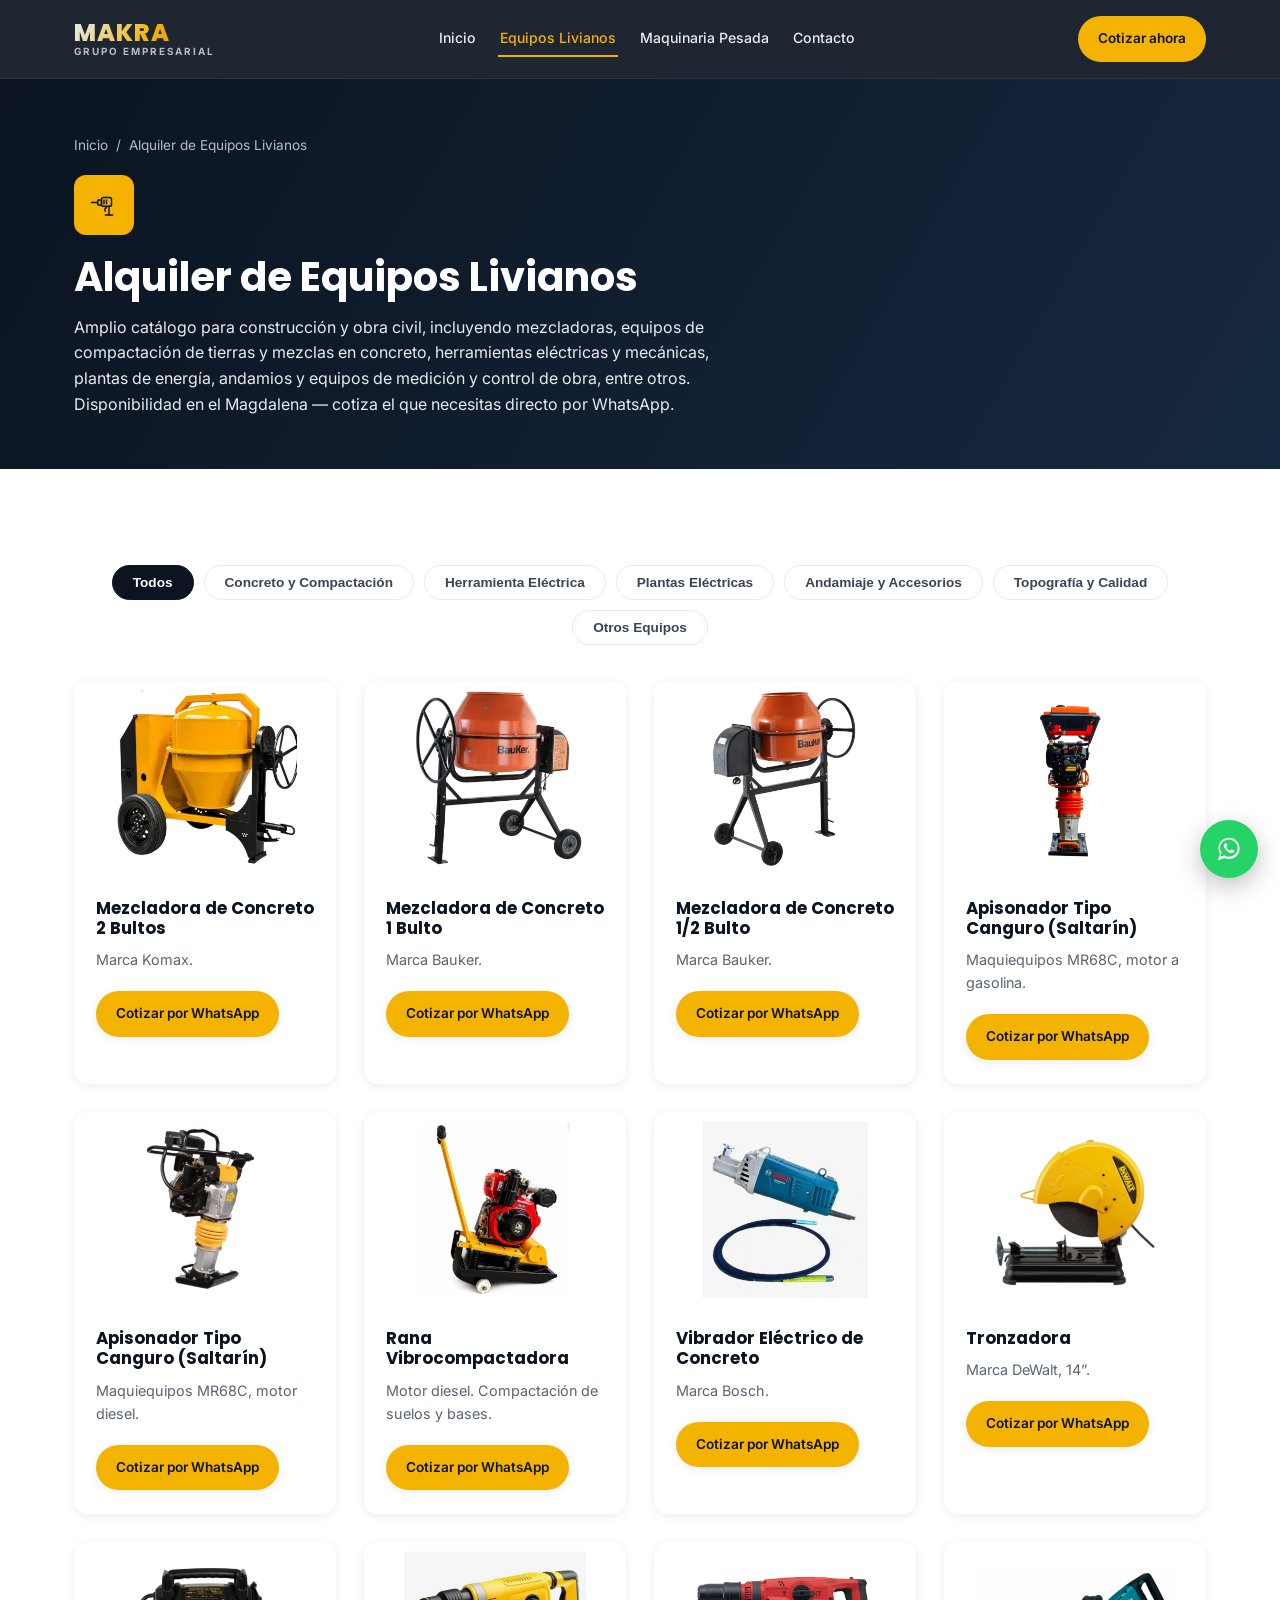
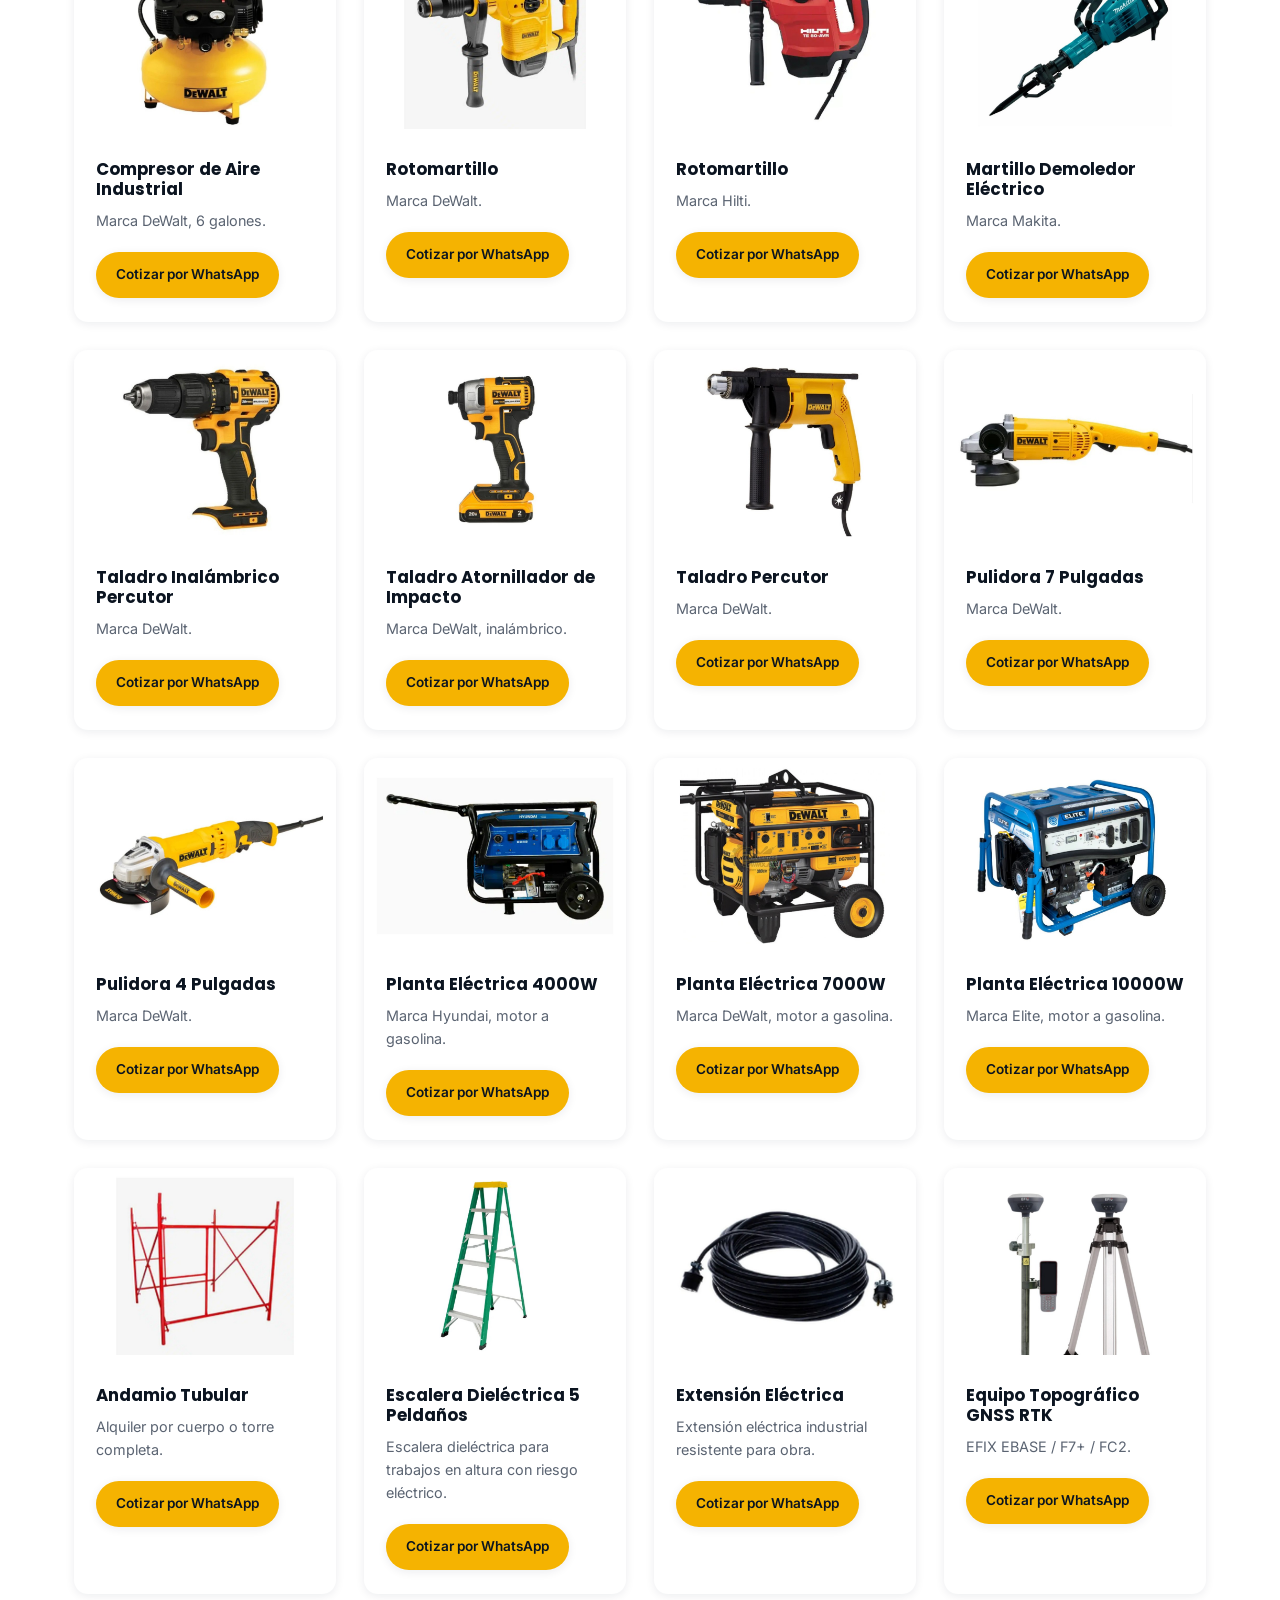
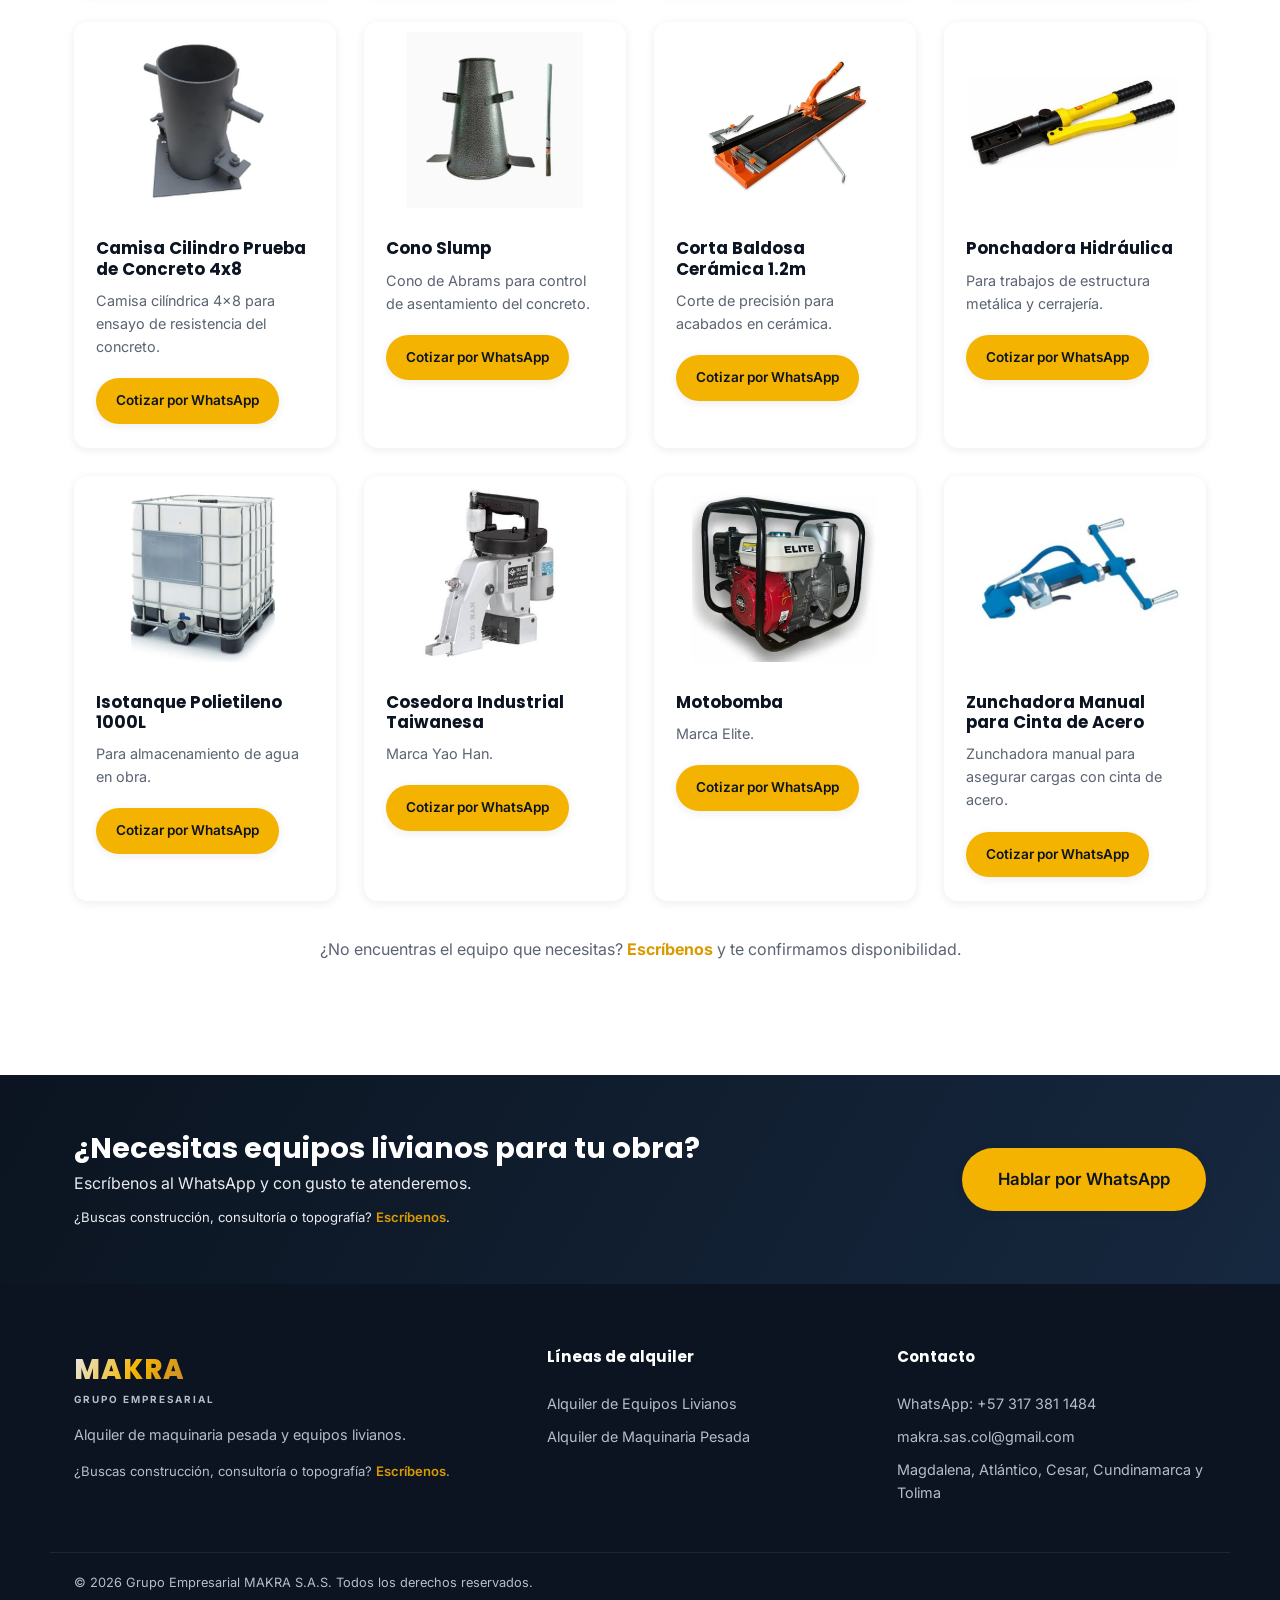
==== commit 20a6833d: "Corregir cobertura en el footer y agregar campo de municipio al cotizador" ====
--- a/alquiler-equipos-livianos.html
+++ b/alquiler-equipos-livianos.html
@@ -406,7 +406,7 @@
       <h4>Contacto</h4>
       <a href="https://wa.me/573173811484" target="_blank" rel="noopener">WhatsApp: +57 317 381 1484</a>
       <a href="mailto:makra.sas.col@gmail.com">makra.sas.col@gmail.com</a>
-      <span>Silvania, Cundinamarca</span>
+      <span>Magdalena, Atlántico, Cesar, Cundinamarca y Tolima</span>
     </div>
   </div>
   <div class="footer-bottom">
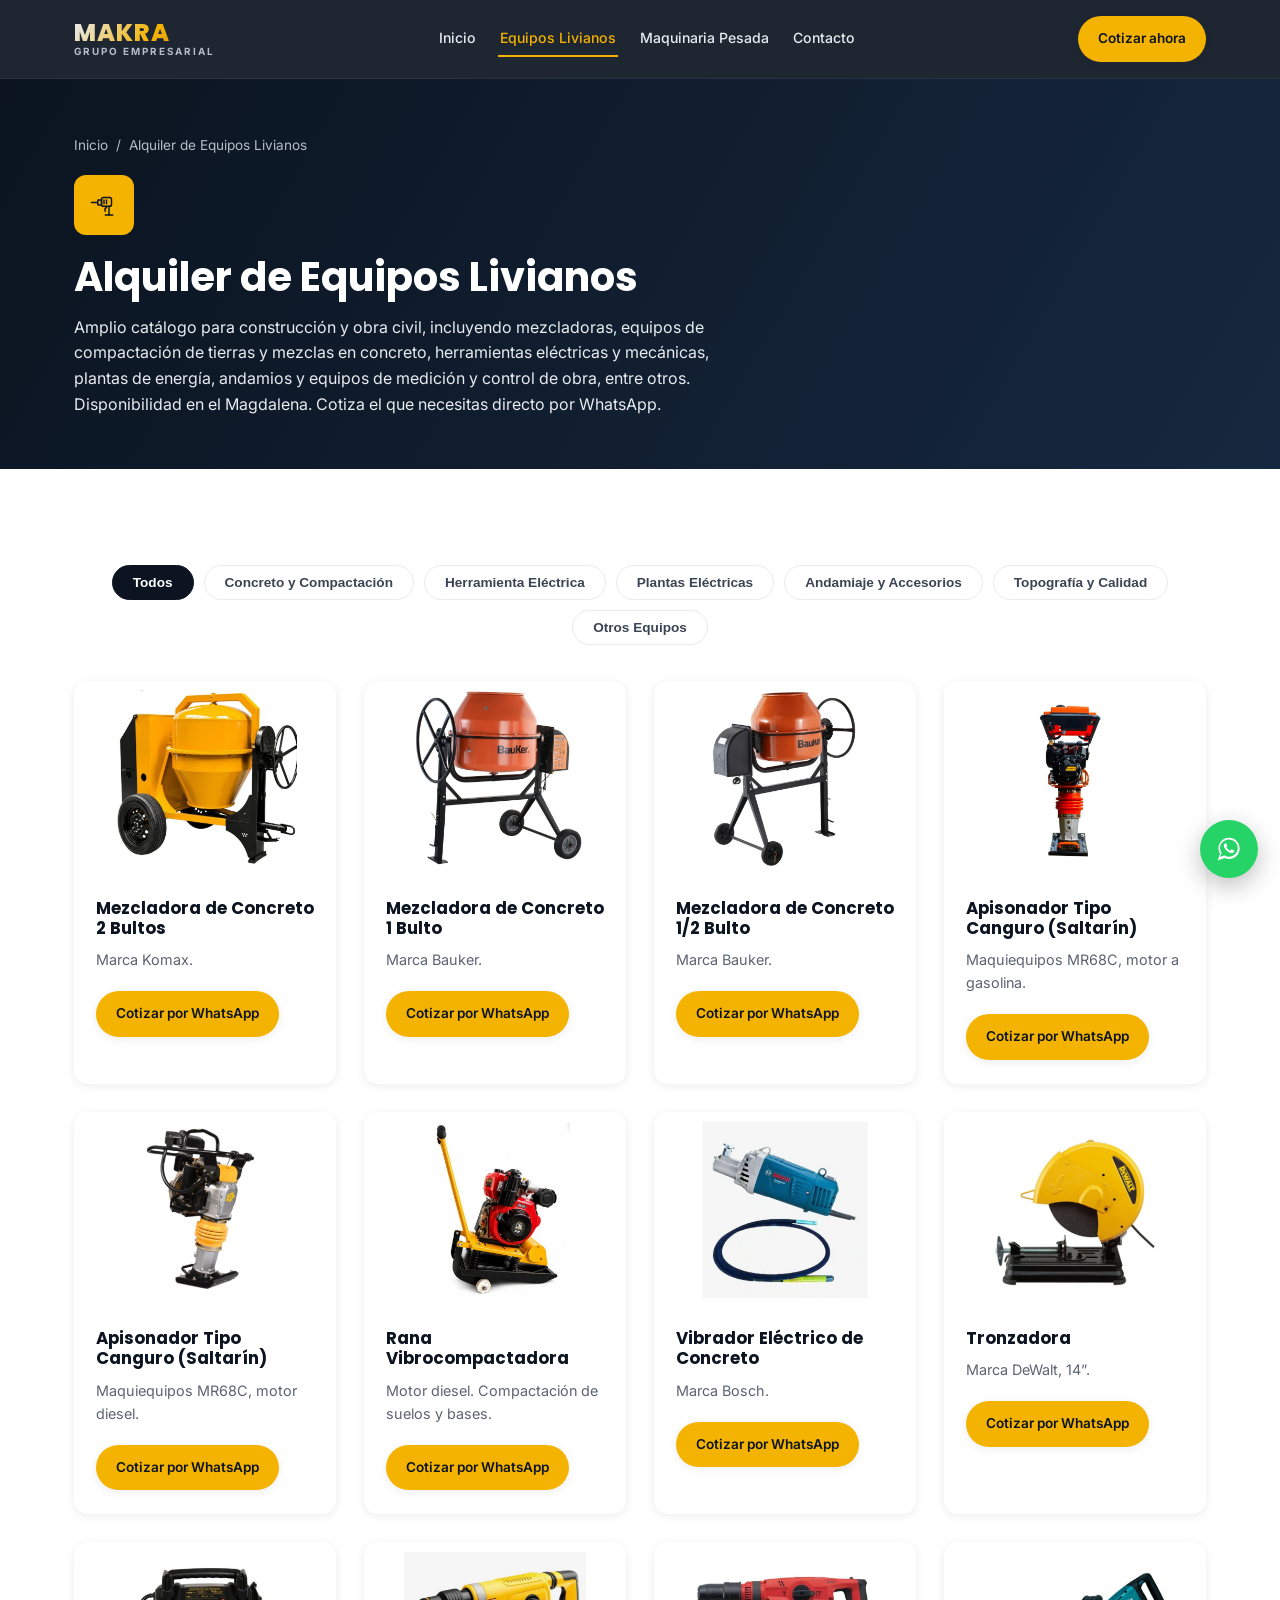
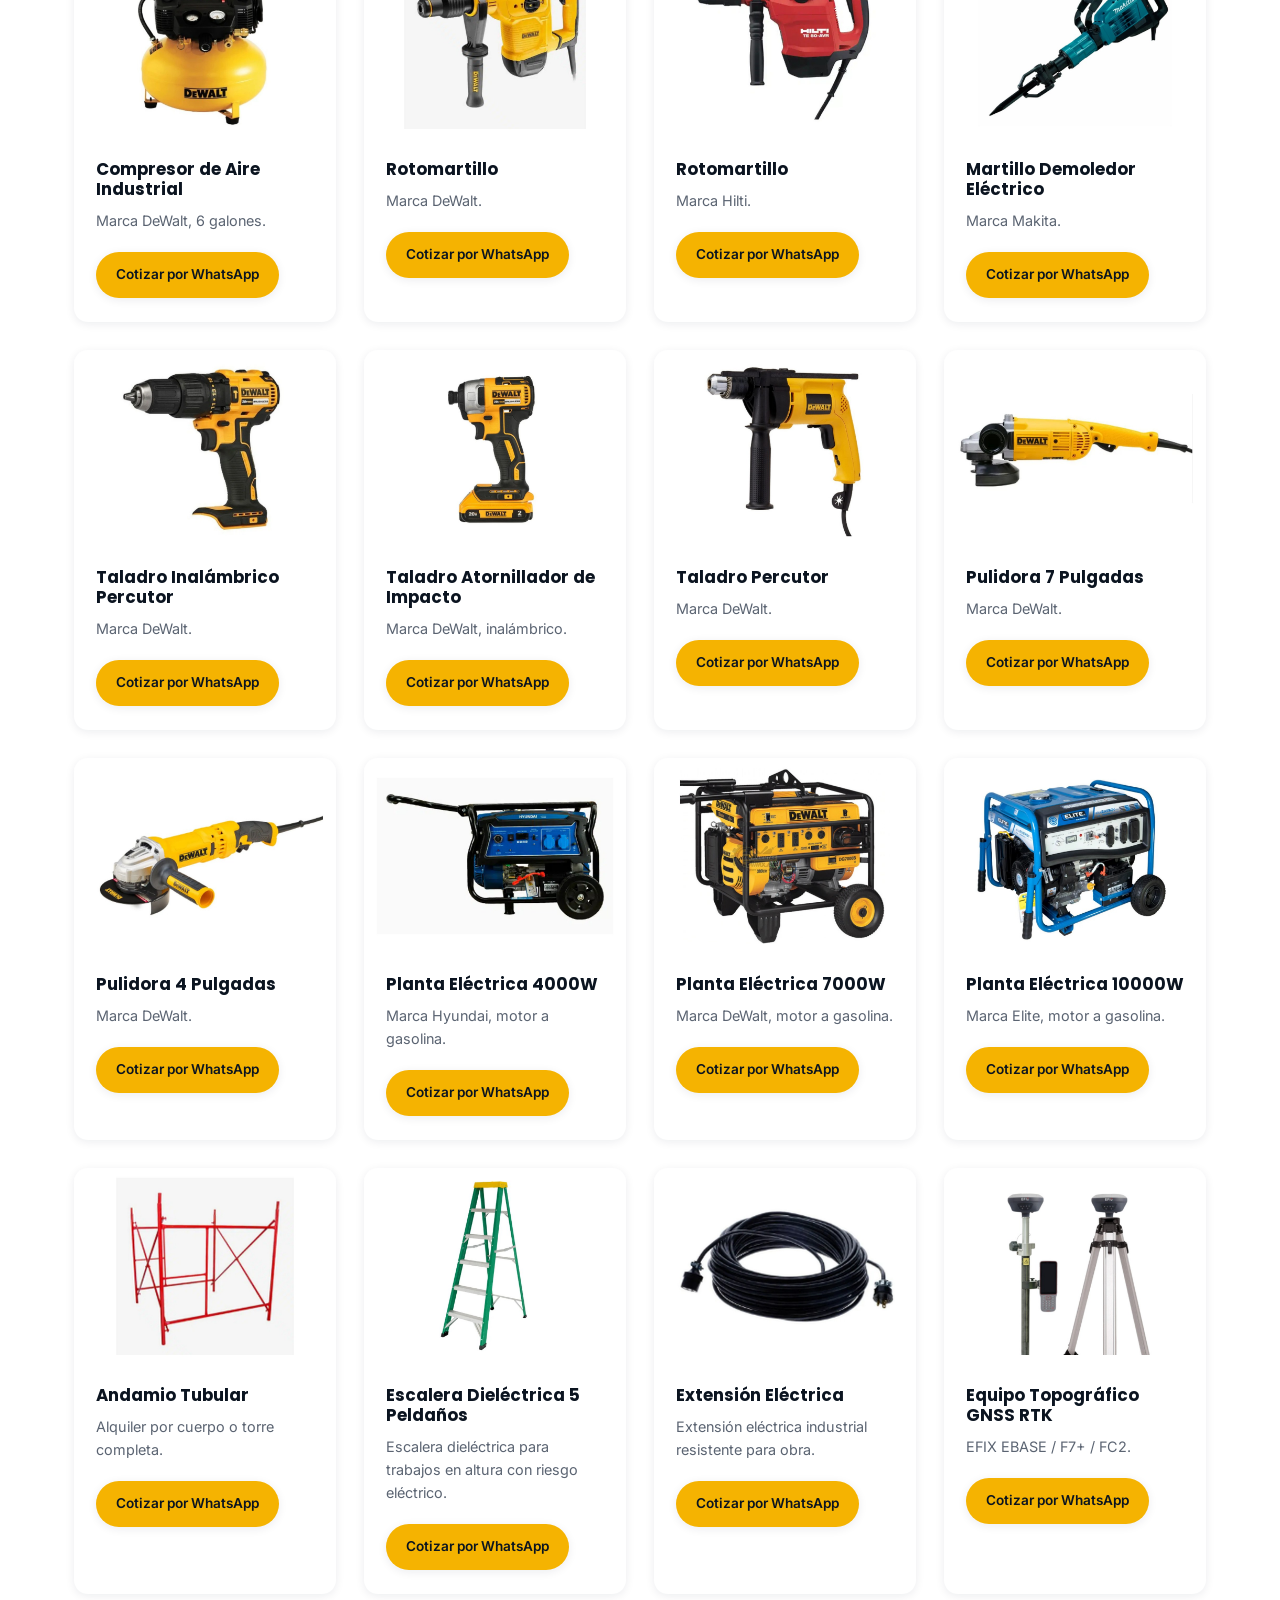
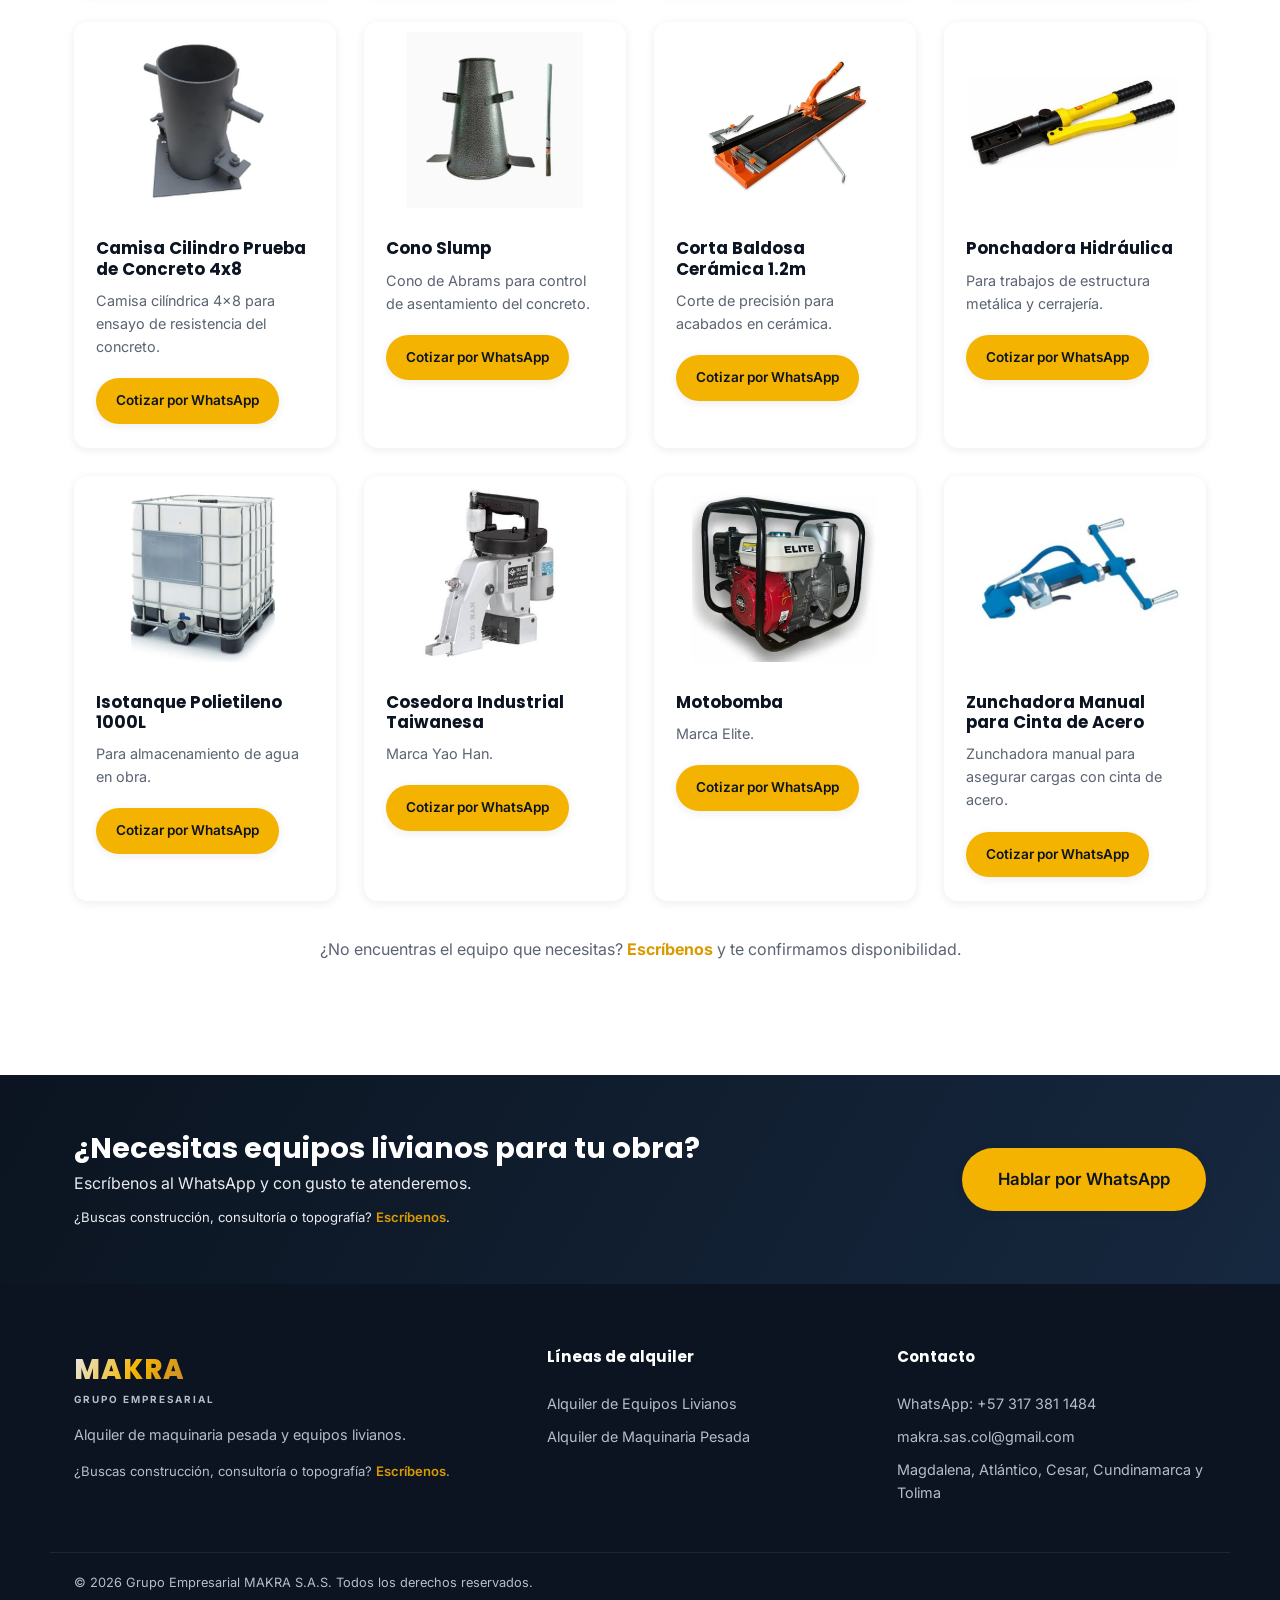
==== commit 07443f90: "Quitar guion largo del texto y convertir municipio en lista desplegable dependiente del departamento" ====
--- a/alquiler-equipos-livianos.html
+++ b/alquiler-equipos-livianos.html
@@ -60,7 +60,7 @@
       </svg>
     </span>
     <h1>Alquiler de Equipos Livianos</h1>
-    <p>Amplio catálogo para construcción y obra civil, incluyendo mezcladoras, equipos de compactación de tierras y mezclas en concreto, herramientas eléctricas y mecánicas, plantas de energía, andamios y equipos de medición y control de obra, entre otros. Disponibilidad en el Magdalena — cotiza el que necesitas directo por WhatsApp.</p>
+    <p>Amplio catálogo para construcción y obra civil, incluyendo mezcladoras, equipos de compactación de tierras y mezclas en concreto, herramientas eléctricas y mecánicas, plantas de energía, andamios y equipos de medición y control de obra, entre otros. Disponibilidad en el Magdalena. Cotiza el que necesitas directo por WhatsApp.</p>
   </div>
 </section>
 
